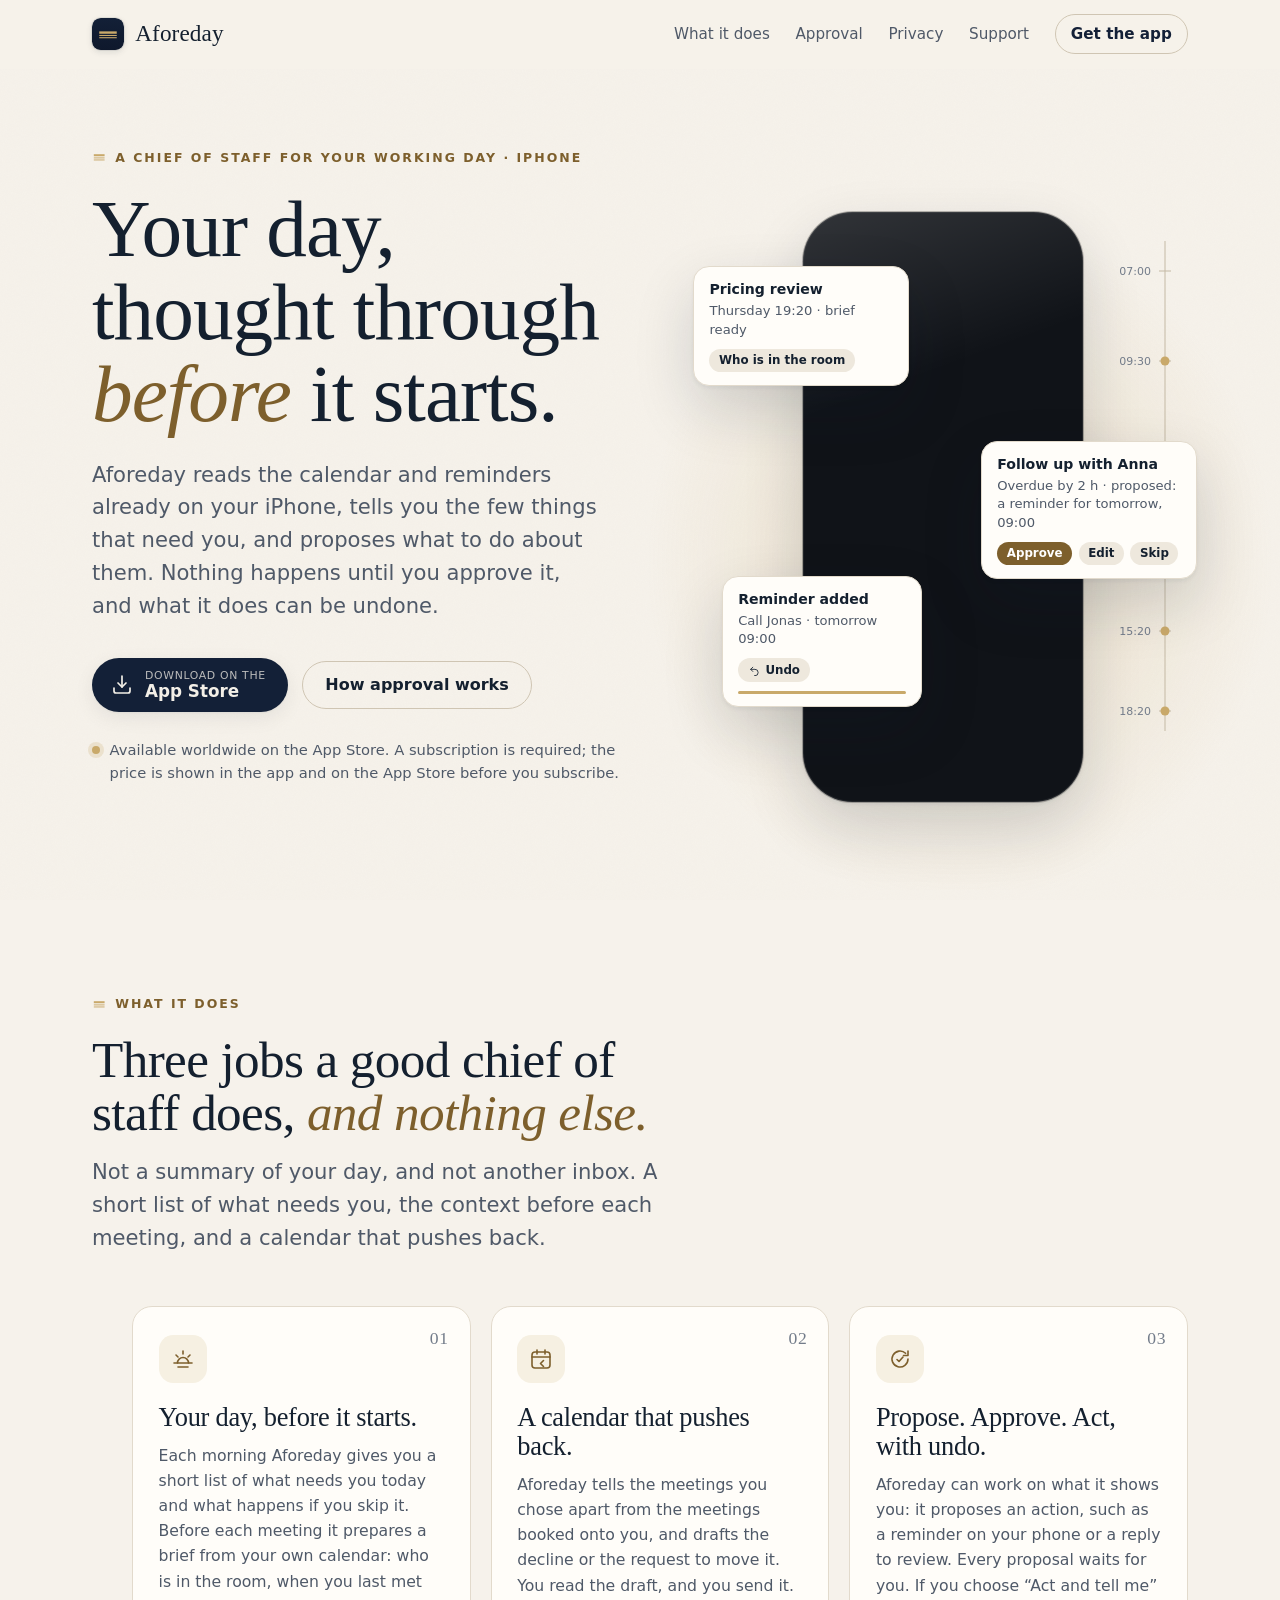
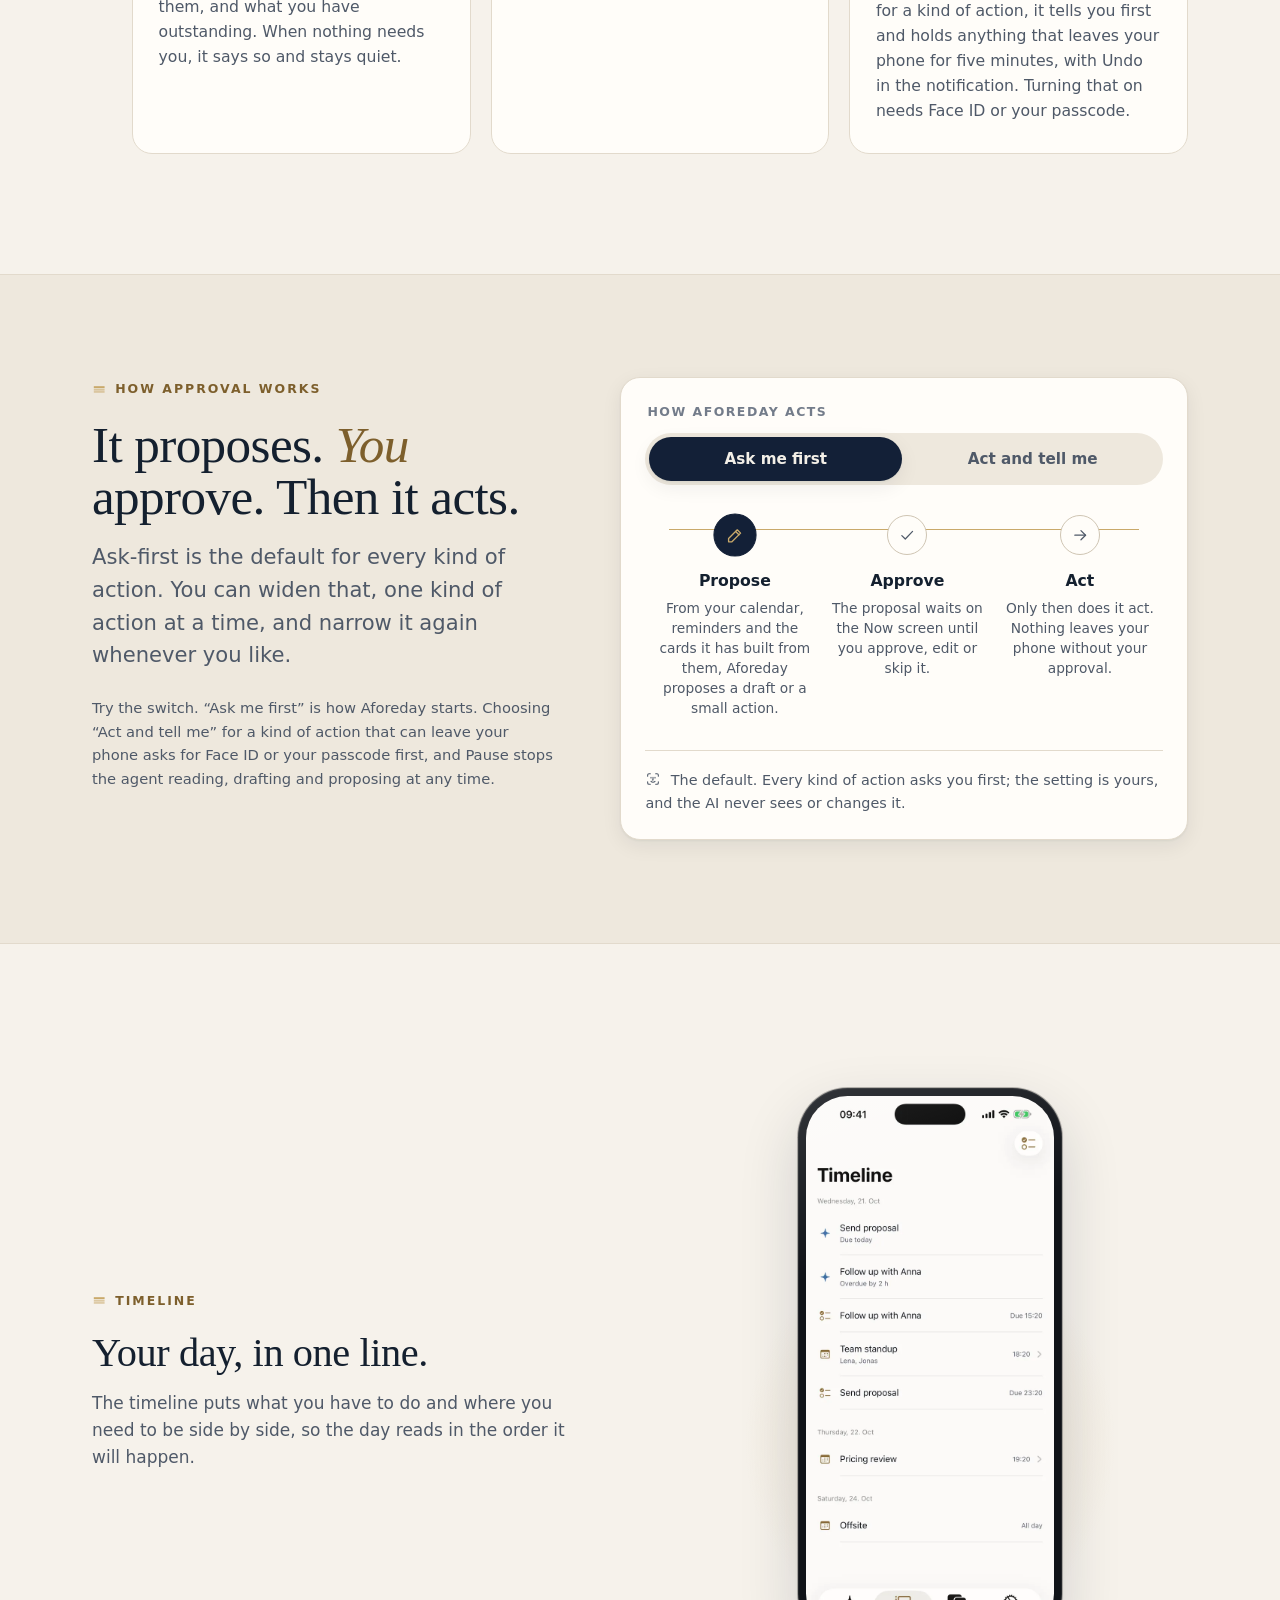
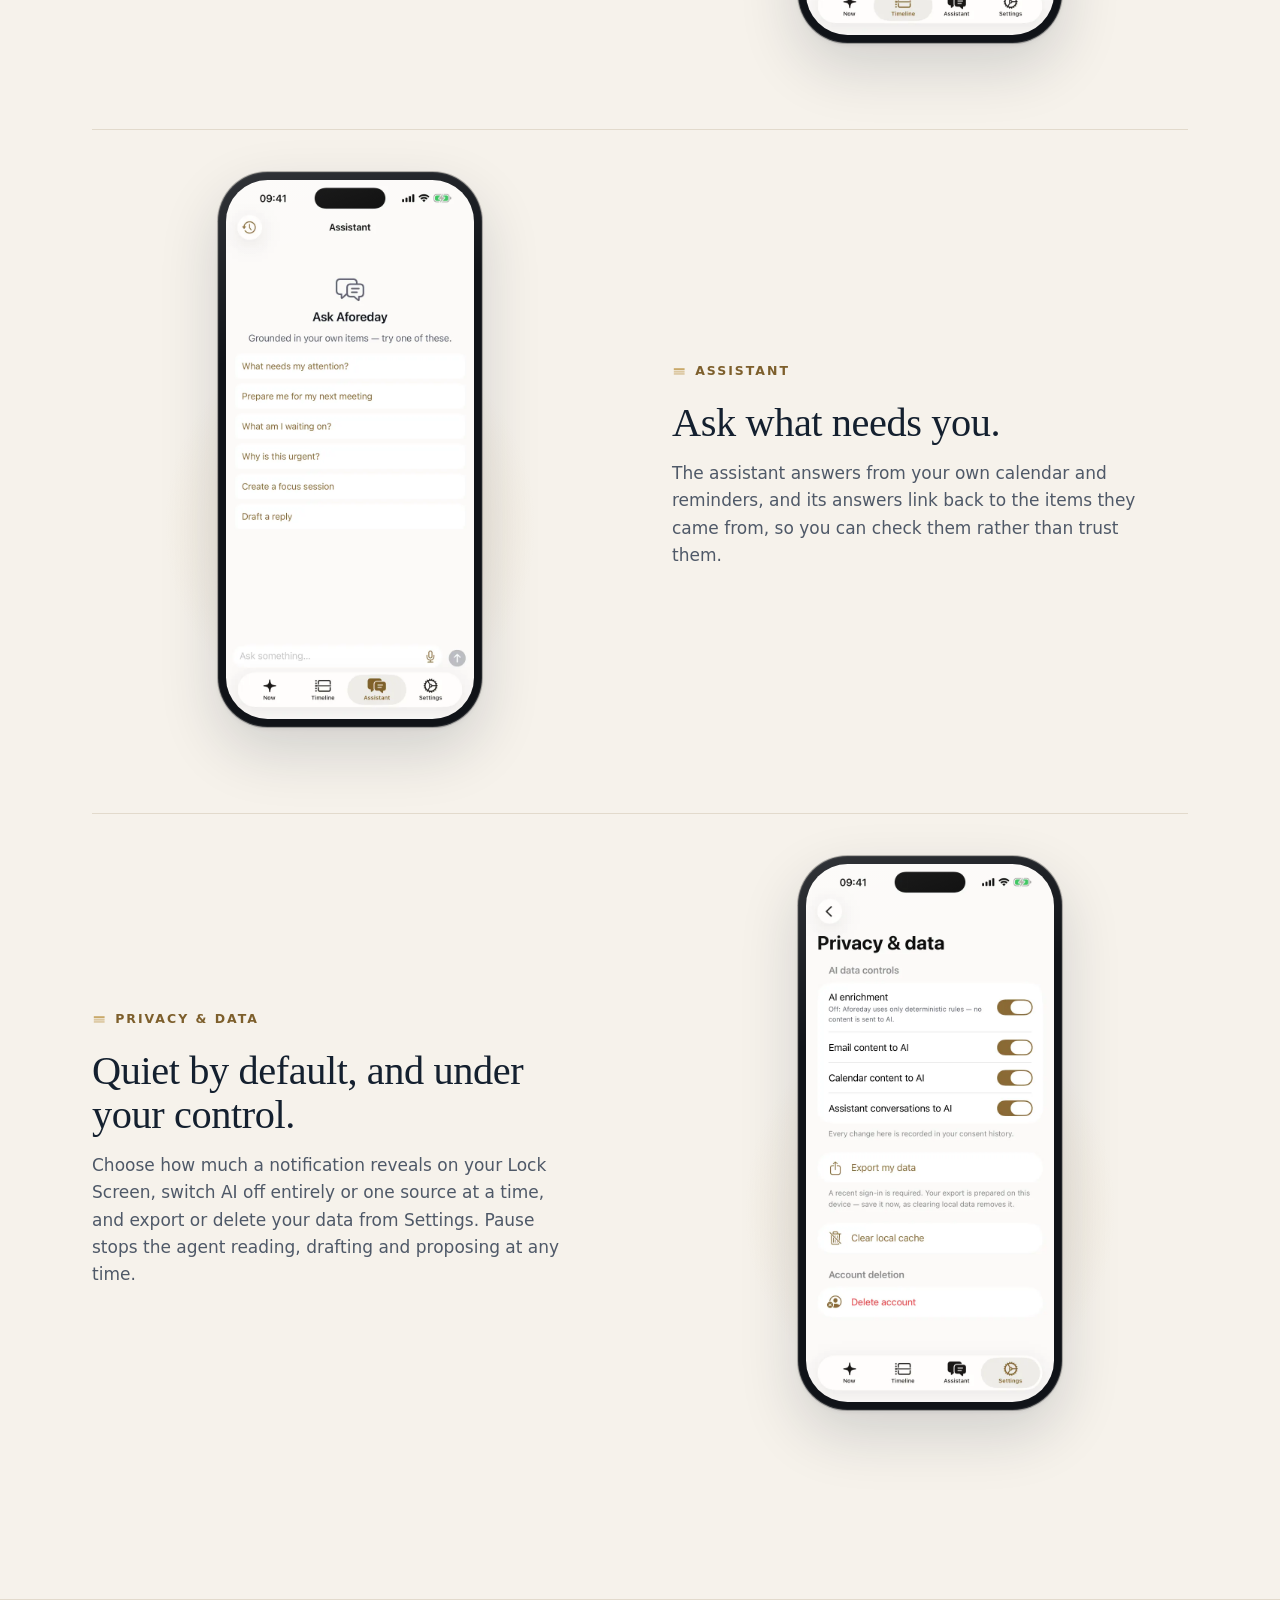
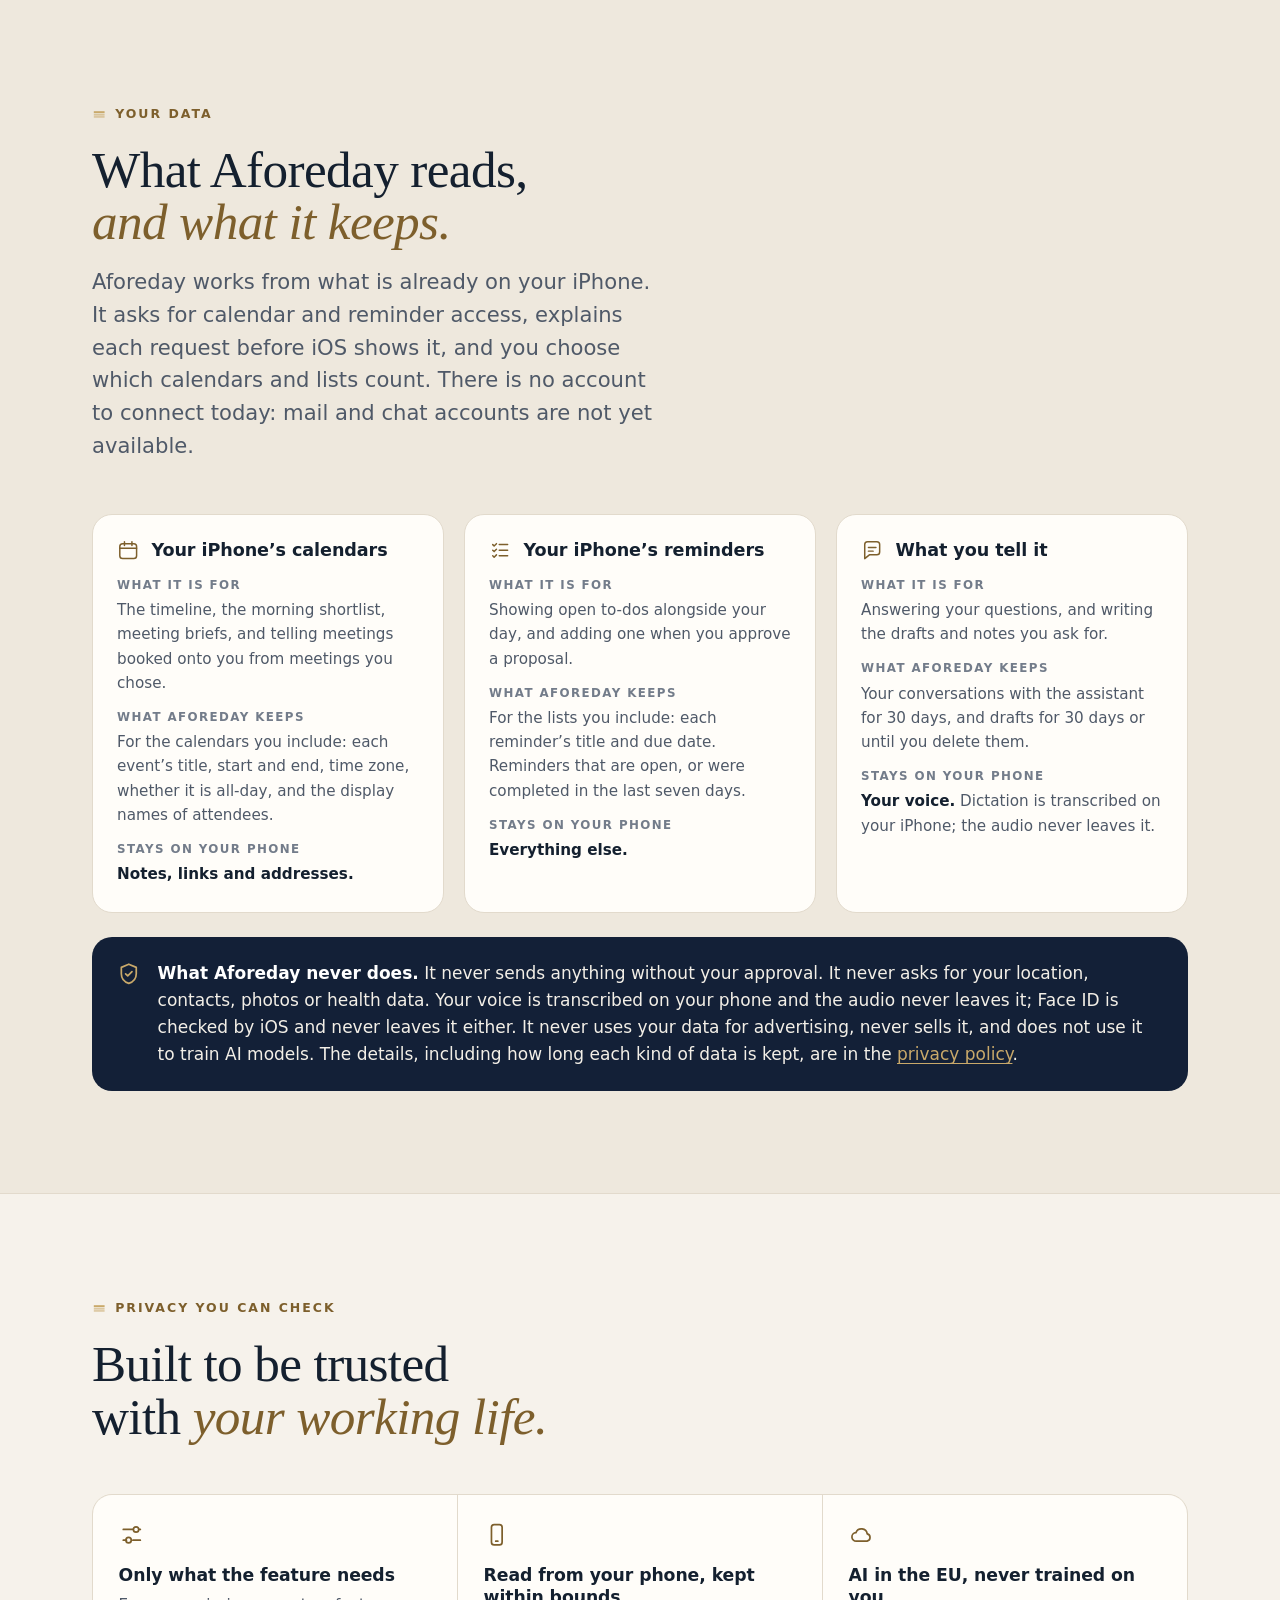
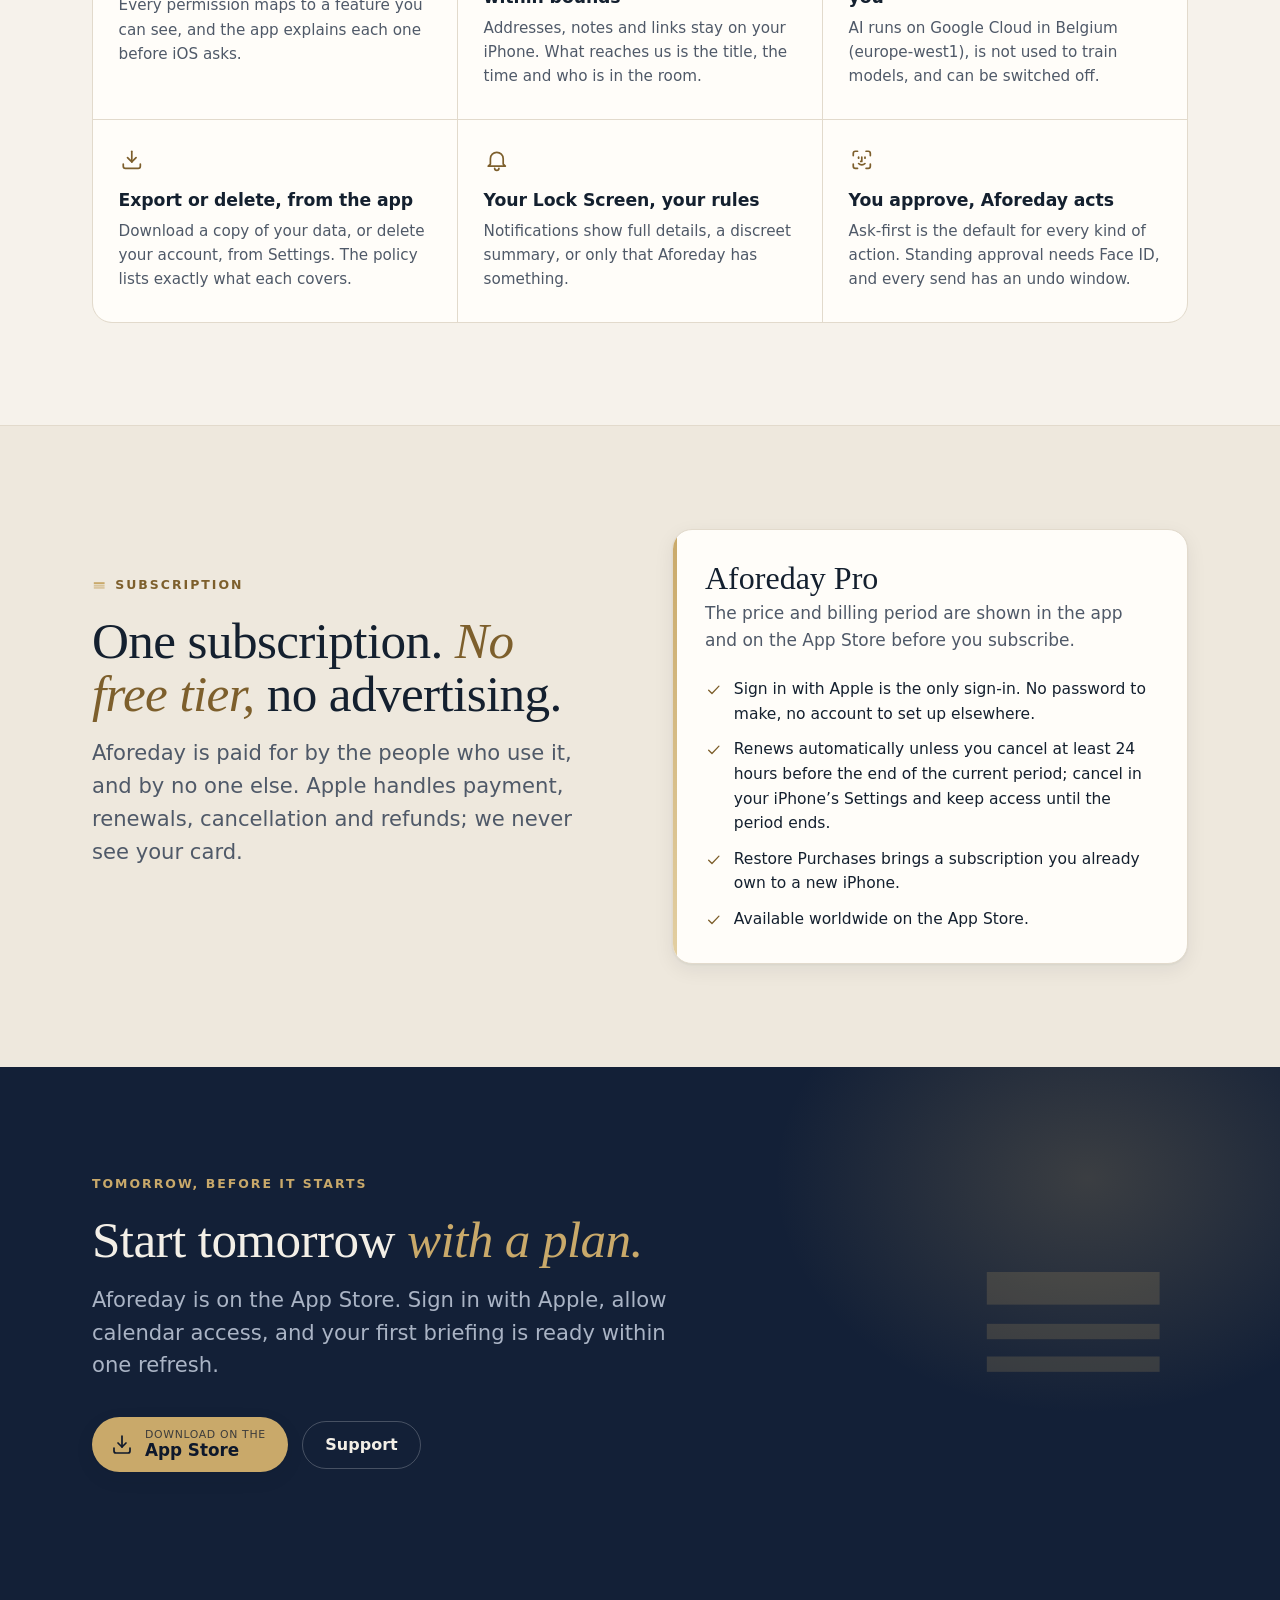
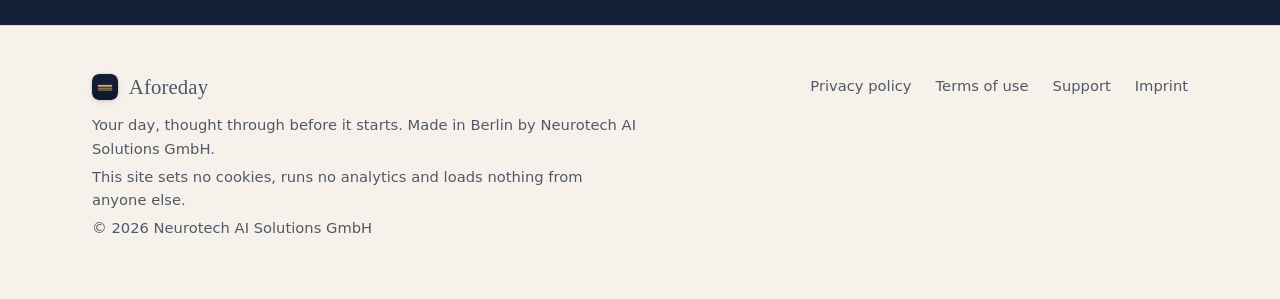
==== index.html @ d32e056d "Redesign the site: editorial navy-and-brass identity, motion, new screens The home page gets a real " ====
<!doctype html>
<html lang="en">
<head>
  <meta charset="utf-8">
  <meta name="viewport" content="width=device-width, initial-scale=1">
  <title>Aforeday — your day, thought through before it starts</title>
  <meta name="description" content="Aforeday is a chief of staff for your working day, on iPhone. It reads the calendar and reminders already on your phone, tells you the few things that need you, and proposes what to do about them. Nothing happens until you approve it.">
  <meta name="theme-color" content="#F6F2EB" media="(prefers-color-scheme: light)">
  <meta name="theme-color" content="#0E182B" media="(prefers-color-scheme: dark)">
  <meta property="og:type" content="website">
  <meta property="og:title" content="Aforeday — your chief of staff">
  <meta property="og:description" content="Your day, thought through before it starts. Aforeday proposes, you approve, it acts — with undo.">
  <meta property="og:url" content="https://aforeday.com/">
  <link rel="canonical" href="https://aforeday.com/">
  <link rel="icon" href="assets/favicon.svg" type="image/svg+xml">
  <link rel="apple-touch-icon" href="assets/apple-touch-icon.png">
  <link rel="preload" href="assets/fonts/instrument-serif-400-normal-latin.woff2" as="font" type="font/woff2" crossorigin>
  <link rel="preload" href="assets/fonts/instrument-sans-variable-normal-latin.woff2" as="font" type="font/woff2" crossorigin>
  <link rel="stylesheet" href="styles.css">
  <script>document.documentElement.classList.add('js');</script>
</head>
<body>
  <a class="skip" href="#main">Skip to content</a>

  <header class="site-header">
    <div class="wrap">
      <a class="brand" href="./" aria-label="Aforeday home">
        <img class="brand-icon" src="assets/favicon.svg" alt="" width="32" height="32">
        <span>Aforeday</span>
      </a>
      <nav class="nav" aria-label="Main">
        <a href="#how" data-anchor>What it does</a>
        <a href="#approval" data-anchor>Approval</a>
        <a href="privacy.html">Privacy</a>
        <a href="support.html" data-secondary>Support</a>
        <a class="nav-cta" href="https://apps.apple.com/app/id6804468993">Get the app</a>
      </nav>
    </div>
  </header>

  <main id="main">

    <!-- ============================================================ -->
    <!-- Hero                                                           -->
    <!-- ============================================================ -->
    <section class="hero" aria-labelledby="hero-title">
      <div class="wrap">
        <div class="hero-copy">
          <span class="eyebrow"><svg class="mark" viewBox="0 0 24 24" aria-hidden="true"><rect x="3" y="7" width="18" height="3.4"/><rect x="3" y="12.4" width="18" height="1.6"/><rect x="3" y="15.8" width="18" height="1.6"/></svg>A chief of staff for your working day · iPhone</span>
          <h1 id="hero-title">Your day, thought through <em>before</em> it starts.</h1>
          <p class="lede">Aforeday reads the calendar and reminders already on your iPhone, tells you the few things that need you, and proposes what to do about them. Nothing happens until you approve it, and what it does can be undone.</p>
          <div class="actions">
            <a class="btn btn-store" href="https://apps.apple.com/app/id6804468993">
              <svg viewBox="0 0 24 24" aria-hidden="true" fill="none" stroke="currentColor" stroke-width="1.7" stroke-linecap="round" stroke-linejoin="round"><path d="M4 15v3a2 2 0 0 0 2 2h12a2 2 0 0 0 2-2v-3"/><g class="tray-arrow"><path d="M12 3v11"/><path d="M8 10l4 4 4-4"/></g></svg>
              <span class="store-text"><small>Download on the</small><span>App Store</span></span>
            </a>
            <a class="btn btn-quiet" href="#approval">How approval works</a>
          </div>
          <p class="status">Available worldwide on the App Store. A subscription is required; the price is shown in the app and on the App Store before you subscribe.</p>
        </div>

        <div class="stage" aria-label="Aforeday on an iPhone, with a proposal, a meeting brief and an undoable reminder beside it">
          <svg class="dayline" viewBox="0 0 480 544" aria-hidden="true" focusable="false">
            <line class="axis" x1="462" y1="40" x2="462" y2="530" pathLength="600"/>
            <line class="tick" x1="456" y1="70" x2="468" y2="70"/>
            <line class="tick" x1="456" y1="160" x2="468" y2="160"/>
            <line class="tick" x1="456" y1="345" x2="468" y2="345"/>
            <line class="tick" x1="456" y1="430" x2="468" y2="430"/>
            <line class="tick" x1="456" y1="510" x2="468" y2="510"/>
            <text x="448" y="74" text-anchor="end">07:00</text>
            <text x="448" y="164" text-anchor="end">09:30</text>
            <text x="448" y="349" text-anchor="end">12:00</text>
            <text x="448" y="434" text-anchor="end">15:20</text>
            <text x="448" y="514" text-anchor="end">18:20</text>
            <circle class="dot" cx="462" cy="160" r="4.5"/>
            <circle class="dot" cx="462" cy="430" r="4.5"/>
            <circle class="dot" cx="462" cy="510" r="4.5"/>
          </svg>

          <figure class="phone phone-fade">
            <img src="assets/screens/01-now-promises-and-shortlist-660.webp"
                 srcset="assets/screens/01-now-promises-and-shortlist-660.webp 660w, assets/screens/01-now-promises-and-shortlist-1320.webp 1320w"
                 sizes="17.5rem" width="660" height="1434" fetchpriority="high"
                 alt="The Now screen in Aforeday: an evening brief, a card asking whether to add a possible promise as a commitment, and an item due today with Done, Tomorrow and Dismiss actions.">
            <img src="assets/screens/02-timeline-660.webp"
                 srcset="assets/screens/02-timeline-660.webp 660w, assets/screens/02-timeline-1320.webp 1320w"
                 sizes="17.5rem" width="660" height="1434" loading="lazy"
                 alt="The Timeline screen: an item due today, an overdue follow-up, a team standup, and meetings on the following days.">
            <img src="assets/screens/03-assistant-grounded-answer-660.webp"
                 srcset="assets/screens/03-assistant-grounded-answer-660.webp 660w, assets/screens/03-assistant-grounded-answer-1320.webp 1320w"
                 sizes="17.5rem" width="660" height="1434" loading="lazy"
                 alt="The Assistant screen: asked “What needs my attention?”, Aforeday answers with one item and a link to it.">
          </figure>

          <div class="float float-1" aria-hidden="true">
            <strong>Pricing review</strong>
            <span class="meta">Thursday 19:20 · brief ready</span>
            <div class="chips"><span class="chip">Who is in the room</span></div>
          </div>
          <div class="float float-2" aria-hidden="true">
            <strong>Follow up with Anna</strong>
            <span class="meta">Overdue by 2 h · proposed: a reminder for tomorrow, 09:00</span>
            <div class="chips"><span class="chip chip-brass">Approve</span><span class="chip">Edit</span><span class="chip">Skip</span></div>
          </div>
          <div class="float float-3" aria-hidden="true">
            <strong>Reminder added</strong>
            <span class="meta">Call Jonas · tomorrow 09:00</span>
            <div class="chips"><span class="chip"><svg viewBox="0 0 24 24" aria-hidden="true"><path d="M9 14l-4-4 4-4"/><path d="M5 10h8a6 6 0 0 1 0 12h-1"/></svg>Undo</span></div>
            <div class="undo-bar"><i></i></div>
          </div>
        </div>
      </div>
    </section>

    <!-- ============================================================ -->
    <!-- What it does                                                   -->
    <!-- ============================================================ -->
    <section class="section" id="how" aria-labelledby="how-title">
      <div class="wrap">
        <div class="section-head reveal">
          <span class="eyebrow"><svg class="mark" viewBox="0 0 24 24" aria-hidden="true"><rect x="3" y="7" width="18" height="3.4"/><rect x="3" y="12.4" width="18" height="1.6"/><rect x="3" y="15.8" width="18" height="1.6"/></svg>What it does</span>
          <h2 id="how-title">Three jobs a good chief of staff does, <em>and nothing else.</em></h2>
          <p class="lede">Not a summary of your day, and not another inbox. A short list of what needs you, the context before each meeting, and a calendar that pushes back.</p>
        </div>

        <ol class="jobs">
          <li class="job reveal" style="--delay: 0ms">
            <div class="icon"><svg viewBox="0 0 24 24" aria-hidden="true"><path d="M3 16h18"/><path d="M6.5 16a5.5 5.5 0 0 1 11 0"/><path d="M12 4v3"/><path d="M5 8l2 2"/><path d="M19 8l-2 2"/><path d="M7 20h10"/></svg></div>
            <h3>Your day, before it starts.</h3>
            <p>Each morning Aforeday gives you a short list of what needs you today and what happens if you skip it. Before each meeting it prepares a brief from your own calendar: who is in the room, when you last met them, and what you have outstanding. When nothing needs you, it says so and stays quiet.</p>
          </li>
          <li class="job reveal" style="--delay: 90ms">
            <div class="icon"><svg viewBox="0 0 24 24" aria-hidden="true"><rect x="3" y="5" width="18" height="16" rx="3"/><path d="M3 10h18"/><path d="M8 3v4"/><path d="M16 3v4"/><path d="M14.5 13.5l-3 3 3 3"/></svg></div>
            <h3>A calendar that pushes back.</h3>
            <p>Aforeday tells the meetings you chose apart from the meetings booked onto you, and drafts the decline or the request to move it. You read the draft, and you send it.</p>
          </li>
          <li class="job reveal" style="--delay: 180ms">
            <div class="icon"><svg viewBox="0 0 24 24" aria-hidden="true"><path d="M20 12a8 8 0 1 1-2.4-5.7"/><path d="M20 4v4.5h-4.5"/><path d="M9 12.5l2 2 4-4.5"/></svg></div>
            <h3>Propose. Approve. Act, with undo.</h3>
            <p>Aforeday can work on what it shows you: it proposes an action, such as a reminder on your phone or a reply to review. Every proposal waits for you. If you choose “Act and tell me” for a kind of action, it tells you first and holds anything that leaves your phone for five minutes, with Undo in the notification. Turning that on needs Face ID or your passcode.</p>
          </li>
        </ol>
      </div>
    </section>

    <!-- ============================================================ -->
    <!-- How approval works                                             -->
    <!-- ============================================================ -->
    <section class="section section-tint" id="approval" aria-labelledby="approval-title">
      <div class="wrap">
        <div class="approval">
          <div>
            <div class="section-head reveal">
              <span class="eyebrow"><svg class="mark" viewBox="0 0 24 24" aria-hidden="true"><rect x="3" y="7" width="18" height="3.4"/><rect x="3" y="12.4" width="18" height="1.6"/><rect x="3" y="15.8" width="18" height="1.6"/></svg>How approval works</span>
              <h2 id="approval-title">It proposes. <em>You</em> approve. Then it acts.</h2>
              <p class="lede">Ask-first is the default for every kind of action. You can widen that, one kind of action at a time, and narrow it again whenever you like.</p>
            </div>
            <p class="fine reveal">Try the switch. “Ask me first” is how Aforeday starts. Choosing “Act and tell me” for a kind of action that can leave your phone asks for Face ID or your passcode first, and Pause stops the agent reading, drafting and proposing at any time.</p>
          </div>

          <div class="posture reveal" id="posture" data-posture="ask">
            <fieldset class="seg">
              <legend>How Aforeday acts</legend>
              <div class="seg-track">
                <input type="radio" name="posture" id="posture-ask" value="ask" checked>
                <label for="posture-ask">Ask me first</label>
                <input type="radio" name="posture" id="posture-act" value="act">
                <label for="posture-act">Act and tell me</label>
              </div>
            </fieldset>

            <ol class="steps" id="steps">
              <li class="step is-active">
                <button type="button" aria-pressed="true">
                  <span class="step-dot"><svg viewBox="0 0 24 24" aria-hidden="true"><path d="M4 20h4L18.5 9.5l-4-4L4 16v4z"/><path d="M12.5 7.5l4 4"/></svg></span>
                  <div>
                    <h4>Propose</h4>
                    <p>From your calendar, reminders and the cards it has built from them, Aforeday proposes a draft or a small action.</p>
                  </div>
                </button>
              </li>
              <li class="step">
                <button type="button" aria-pressed="false">
                  <span class="step-dot"><svg viewBox="0 0 24 24" aria-hidden="true"><path d="M5 12.5l4.5 4.5L19 7"/></svg></span>
                  <div>
                    <h4><span class="for-ask">Approve</span><span class="for-act">Tell you</span></h4>
                    <p class="for-ask">The proposal waits on the Now screen until you approve, edit or skip it.</p>
                    <p class="for-act">Something reversible, like adding a reminder to your iPhone, runs at once and tells you.</p>
                  </div>
                </button>
              </li>
              <li class="step">
                <button type="button" aria-pressed="false">
                  <span class="step-dot"><svg viewBox="0 0 24 24" aria-hidden="true"><path d="M5 12h14"/><path d="M13 6l6 6-6 6"/></svg></span>
                  <div>
                    <h4><span class="for-ask">Act</span><span class="for-act">Act, with undo</span></h4>
                    <p class="for-ask">Only then does it act. Nothing leaves your phone without your approval.</p>
                    <p class="for-act">Anything that would leave your phone is announced with an Undo button and held for five minutes first.</p>
                    <span class="undo-chip for-act"><svg viewBox="0 0 24 24" aria-hidden="true"><path d="M9 14l-4-4 4-4"/><path d="M5 10h8a6 6 0 0 1 0 12h-1"/></svg>Undo · 5:00</span>
                  </div>
                </button>
              </li>
            </ol>

            <p class="posture-note">
              <svg viewBox="0 0 24 24" aria-hidden="true"><path d="M4 8V6a2 2 0 0 1 2-2h2"/><path d="M16 4h2a2 2 0 0 1 2 2v2"/><path d="M4 16v2a2 2 0 0 0 2 2h2"/><path d="M16 20h2a2 2 0 0 0 2-2v-2"/><path d="M9 9.5v1"/><path d="M15 9.5v1"/><path d="M12 9.5v4h-1"/><path d="M9 15.5a4 4 0 0 0 6 0"/></svg>
              <span class="for-ask">The default. Every kind of action asks you first; the setting is yours, and the AI never sees or changes it.</span>
              <span class="for-act">Set per kind of action, with Face ID or your passcode. A first message to someone you have never written to always asks you in the app, whatever the setting.</span>
            </p>
          </div>
        </div>
      </div>
    </section>

    <!-- ============================================================ -->
    <!-- Screens                                                        -->
    <!-- ============================================================ -->
    <section class="section" id="screens" aria-labelledby="screens-title">
      <div class="wrap">
        <h2 id="screens-title" class="visually-hidden">Inside the app</h2>

        <div class="feature">
          <div class="feature-text reveal">
            <span class="eyebrow"><svg class="mark" viewBox="0 0 24 24" aria-hidden="true"><rect x="3" y="7" width="18" height="3.4"/><rect x="3" y="12.4" width="18" height="1.6"/><rect x="3" y="15.8" width="18" height="1.6"/></svg>Timeline</span>
            <h3>Your day, in one line.</h3>
            <p>The timeline puts what you have to do and where you need to be side by side, so the day reads in the order it will happen.</p>
          </div>
          <figure class="reveal" style="--delay: 120ms">
            <div class="phone" data-parallax>
              <img src="assets/screens/02-timeline-660.webp"
                   srcset="assets/screens/02-timeline-660.webp 660w, assets/screens/02-timeline-1320.webp 1320w"
                   sizes="16.5rem" width="660" height="1434" loading="lazy"
                   alt="The Timeline screen: an item due today, an overdue follow-up, a team standup, and meetings on the following days.">
            </div>
          </figure>
        </div>

        <div class="feature flip">
          <div class="feature-text reveal">
            <span class="eyebrow"><svg class="mark" viewBox="0 0 24 24" aria-hidden="true"><rect x="3" y="7" width="18" height="3.4"/><rect x="3" y="12.4" width="18" height="1.6"/><rect x="3" y="15.8" width="18" height="1.6"/></svg>Assistant</span>
            <h3>Ask what needs you.</h3>
            <p>The assistant answers from your own calendar and reminders, and its answers link back to the items they came from, so you can check them rather than trust them.</p>
          </div>
          <figure class="reveal" style="--delay: 120ms">
            <div class="phone" data-parallax>
              <img src="assets/screens/04-assistant-prompts-660.webp"
                   srcset="assets/screens/04-assistant-prompts-660.webp 660w, assets/screens/04-assistant-prompts-1320.webp 1320w"
                   sizes="16.5rem" width="660" height="1434" loading="lazy"
                   alt="The Assistant screen before a question, with suggested prompts such as “What needs my attention?”, “Prepare me for my next meeting” and “What am I waiting on?”.">
            </div>
          </figure>
        </div>

        <div class="feature">
          <div class="feature-text reveal">
            <span class="eyebrow"><svg class="mark" viewBox="0 0 24 24" aria-hidden="true"><rect x="3" y="7" width="18" height="3.4"/><rect x="3" y="12.4" width="18" height="1.6"/><rect x="3" y="15.8" width="18" height="1.6"/></svg>Privacy &amp; data</span>
            <h3>Quiet by default, and under your control.</h3>
            <p>Choose how much a notification reveals on your Lock Screen, switch AI off entirely or one source at a time, and export or delete your data from Settings. Pause stops the agent reading, drafting and proposing at any time.</p>
          </div>
          <figure class="reveal" style="--delay: 120ms">
            <div class="phone" data-parallax>
              <img src="assets/screens/05-settings-privacy-and-posture-660.webp"
                   srcset="assets/screens/05-settings-privacy-and-posture-660.webp 660w, assets/screens/05-settings-privacy-and-posture-1320.webp 1320w"
                   sizes="16.5rem" width="660" height="1434" loading="lazy"
                   alt="The Privacy &amp; data screen in Settings: AI data controls with switches per source, Export my data, Clear local cache, and Delete account.">
            </div>
          </figure>
        </div>
      </div>
    </section>

    <!-- ============================================================ -->
    <!-- What it reads and keeps                                        -->
    <!-- ============================================================ -->
    <section class="section section-tint" id="reads" aria-labelledby="reads-title">
      <div class="wrap">
        <div class="section-head reveal">
          <span class="eyebrow"><svg class="mark" viewBox="0 0 24 24" aria-hidden="true"><rect x="3" y="7" width="18" height="3.4"/><rect x="3" y="12.4" width="18" height="1.6"/><rect x="3" y="15.8" width="18" height="1.6"/></svg>Your data</span>
          <h2 id="reads-title">What Aforeday reads, <em>and what it keeps.</em></h2>
          <p class="lede">Aforeday works from what is already on your iPhone. It asks for calendar and reminder access, explains each request before iOS shows it, and you choose which calendars and lists count. There is no account to connect today: mail and chat accounts are not yet available.</p>
        </div>

        <div class="keeps">
          <article class="keep-card reveal" style="--delay: 0ms">
            <header>
              <svg viewBox="0 0 24 24" aria-hidden="true"><rect x="3" y="5" width="18" height="16" rx="3"/><path d="M3 10h18"/><path d="M8 3v4"/><path d="M16 3v4"/></svg>
              <h3>Your iPhone’s calendars</h3>
            </header>
            <dl>
              <div><dt>What it is for</dt><dd>The timeline, the morning shortlist, meeting briefs, and telling meetings booked onto you from meetings you chose.</dd></div>
              <div><dt>What Aforeday keeps</dt><dd>For the calendars you include: each event’s title, start and end, time zone, whether it is all-day, and the display names of attendees.</dd></div>
              <div><dt>Stays on your phone</dt><dd><strong>Notes, links and addresses.</strong></dd></div>
            </dl>
          </article>
          <article class="keep-card reveal" style="--delay: 90ms">
            <header>
              <svg viewBox="0 0 24 24" aria-hidden="true"><path d="M4 6l1.5 1.5L8 5"/><path d="M11 6h9"/><path d="M4 12l1.5 1.5L8 11"/><path d="M11 12h9"/><path d="M4 18l1.5 1.5L8 17"/><path d="M11 18h9"/></svg>
              <h3>Your iPhone’s reminders</h3>
            </header>
            <dl>
              <div><dt>What it is for</dt><dd>Showing open to-dos alongside your day, and adding one when you approve a proposal.</dd></div>
              <div><dt>What Aforeday keeps</dt><dd>For the lists you include: each reminder’s title and due date. Reminders that are open, or were completed in the last seven days.</dd></div>
              <div><dt>Stays on your phone</dt><dd><strong>Everything else.</strong></dd></div>
            </dl>
          </article>
          <article class="keep-card reveal" style="--delay: 180ms">
            <header>
              <svg viewBox="0 0 24 24" aria-hidden="true"><path d="M4 6a3 3 0 0 1 3-3h10a3 3 0 0 1 3 3v8a3 3 0 0 1-3 3H9l-5 4V6z"/><path d="M8 9h8"/><path d="M8 13h5"/></svg>
              <h3>What you tell it</h3>
            </header>
            <dl>
              <div><dt>What it is for</dt><dd>Answering your questions, and writing the drafts and notes you ask for.</dd></div>
              <div><dt>What Aforeday keeps</dt><dd>Your conversations with the assistant for 30 days, and drafts for 30 days or until you delete them.</dd></div>
              <div><dt>Stays on your phone</dt><dd><strong>Your voice.</strong> Dictation is transcribed on your iPhone; the audio never leaves it.</dd></div>
            </dl>
          </article>
        </div>

        <div class="never reveal">
          <svg viewBox="0 0 24 24" aria-hidden="true"><path d="M12 3l7 3v6c0 4.5-3 7.7-7 9-4-1.3-7-4.5-7-9V6l7-3z"/><path d="M9 12l2 2 4-4"/></svg>
          <p><strong>What Aforeday never does.</strong> It never sends anything without your approval. It never asks for your location, contacts, photos or health data. Your voice is transcribed on your phone and the audio never leaves it; Face ID is checked by iOS and never leaves it either. It never uses your data for advertising, never sells it, and does not use it to train AI models. The details, including how long each kind of data is kept, are in the <a href="privacy.html">privacy policy</a>.</p>
        </div>
      </div>
    </section>

    <!-- ============================================================ -->
    <!-- Privacy principles                                             -->
    <!-- ============================================================ -->
    <section class="section" id="privacy" aria-labelledby="principles-title">
      <div class="wrap">
        <div class="section-head reveal">
          <span class="eyebrow"><svg class="mark" viewBox="0 0 24 24" aria-hidden="true"><rect x="3" y="7" width="18" height="3.4"/><rect x="3" y="12.4" width="18" height="1.6"/><rect x="3" y="15.8" width="18" height="1.6"/></svg>Privacy you can check</span>
          <h2 id="principles-title">Built to be trusted with <em>your working life.</em></h2>
        </div>
        <div class="principles">
          <div class="principle reveal" style="--delay: 0ms">
            <svg viewBox="0 0 24 24" aria-hidden="true"><path d="M4 7h9"/><path d="M19 7h1"/><path d="M4 17h3"/><path d="M13 17h7"/><circle cx="16" cy="7" r="2.5"/><circle cx="9" cy="17" r="2.5"/></svg>
            <h3>Only what the feature needs</h3>
            <p>Every permission maps to a feature you can see, and the app explains each one before iOS asks.</p>
          </div>
          <div class="principle reveal" style="--delay: 60ms">
            <svg viewBox="0 0 24 24" aria-hidden="true"><rect x="7" y="2.5" width="10" height="19" rx="2.5"/><path d="M11 18h2"/></svg>
            <h3>Read from your phone, kept within bounds</h3>
            <p>Addresses, notes and links stay on your iPhone. What reaches us is the title, the time and who is in the room.</p>
          </div>
          <div class="principle reveal" style="--delay: 120ms">
            <svg viewBox="0 0 24 24" aria-hidden="true"><path d="M7 18a4 4 0 0 1-.5-8 5.5 5.5 0 0 1 10.6 1.2A3.5 3.5 0 0 1 17 18H7z"/></svg>
            <h3>AI in the EU, never trained on you</h3>
            <p>AI runs on Google Cloud in Belgium (europe-west1), is not used to train models, and can be switched off.</p>
          </div>
          <div class="principle reveal" style="--delay: 180ms">
            <svg viewBox="0 0 24 24" aria-hidden="true"><path d="M12 4v10"/><path d="M8 10l4 4 4-4"/><path d="M4 16v2a2 2 0 0 0 2 2h12a2 2 0 0 0 2-2v-2"/></svg>
            <h3>Export or delete, from the app</h3>
            <p>Download a copy of your data, or delete your account, from Settings. The policy lists exactly what each covers.</p>
          </div>
          <div class="principle reveal" style="--delay: 240ms">
            <svg viewBox="0 0 24 24" aria-hidden="true"><path d="M6 16v-5a6 6 0 0 1 12 0v5l2 2H4l2-2z"/><path d="M10 20a2 2 0 0 0 4 0"/></svg>
            <h3>Your Lock Screen, your rules</h3>
            <p>Notifications show full details, a discreet summary, or only that Aforeday has something.</p>
          </div>
          <div class="principle reveal" style="--delay: 300ms">
            <svg viewBox="0 0 24 24" aria-hidden="true"><path d="M4 8V6a2 2 0 0 1 2-2h2"/><path d="M16 4h2a2 2 0 0 1 2 2v2"/><path d="M4 16v2a2 2 0 0 0 2 2h2"/><path d="M16 20h2a2 2 0 0 0 2-2v-2"/><path d="M9 9.5v1"/><path d="M15 9.5v1"/><path d="M12 9.5v4h-1"/><path d="M9 15.5a4 4 0 0 0 6 0"/></svg>
            <h3>You approve, Aforeday acts</h3>
            <p>Ask-first is the default for every kind of action. Standing approval needs Face ID, and every send has an undo window.</p>
          </div>
        </div>
      </div>
    </section>

    <!-- ============================================================ -->
    <!-- Subscription                                                   -->
    <!-- ============================================================ -->
    <section class="section section-tint" id="plan" aria-labelledby="plan-title">
      <div class="wrap">
        <div class="plan">
          <div class="section-head reveal">
            <span class="eyebrow"><svg class="mark" viewBox="0 0 24 24" aria-hidden="true"><rect x="3" y="7" width="18" height="3.4"/><rect x="3" y="12.4" width="18" height="1.6"/><rect x="3" y="15.8" width="18" height="1.6"/></svg>Subscription</span>
            <h2 id="plan-title">One subscription. <em>No free tier,</em> no advertising.</h2>
            <p class="lede">Aforeday is paid for by the people who use it, and by no one else. Apple handles payment, renewals, cancellation and refunds; we never see your card.</p>
          </div>
          <div class="plan-card reveal" style="--delay: 120ms">
            <p class="plan-name">Aforeday Pro</p>
            <p class="plan-price">The price and billing period are shown in the app and on the App Store before you subscribe.</p>
            <ul>
              <li><svg viewBox="0 0 24 24" aria-hidden="true"><path d="M5 12.5l4.5 4.5L19 7"/></svg><span>Sign in with Apple is the only sign-in. No password to make, no account to set up elsewhere.</span></li>
              <li><svg viewBox="0 0 24 24" aria-hidden="true"><path d="M5 12.5l4.5 4.5L19 7"/></svg><span>Renews automatically unless you cancel at least 24 hours before the end of the current period; cancel in your iPhone’s Settings and keep access until the period ends.</span></li>
              <li><svg viewBox="0 0 24 24" aria-hidden="true"><path d="M5 12.5l4.5 4.5L19 7"/></svg><span>Restore Purchases brings a subscription you already own to a new iPhone.</span></li>
              <li><svg viewBox="0 0 24 24" aria-hidden="true"><path d="M5 12.5l4.5 4.5L19 7"/></svg><span>Available worldwide on the App Store.</span></li>
            </ul>
          </div>
        </div>
      </div>
    </section>

    <!-- ============================================================ -->
    <!-- Closing band                                                   -->
    <!-- ============================================================ -->
    <div class="band">
      <section class="section" aria-labelledby="download-title">
        <div class="wrap">
          <svg class="band-mark" viewBox="0 0 24 24" aria-hidden="true"><rect x="3" y="7" width="18" height="3.4"/><rect x="3" y="12.4" width="18" height="1.6"/><rect x="3" y="15.8" width="18" height="1.6"/></svg>
          <div class="section-head reveal">
            <span class="eyebrow">Tomorrow, before it starts</span>
            <h2 id="download-title">Start tomorrow <em>with a plan.</em></h2>
            <p class="lede">Aforeday is on the App Store. Sign in with Apple, allow calendar access, and your first briefing is ready within one refresh.</p>
            <div class="actions">
              <a class="btn btn-store" href="https://apps.apple.com/app/id6804468993">
                <svg viewBox="0 0 24 24" aria-hidden="true" fill="none" stroke="currentColor" stroke-width="1.7" stroke-linecap="round" stroke-linejoin="round"><path d="M4 15v3a2 2 0 0 0 2 2h12a2 2 0 0 0 2-2v-3"/><g class="tray-arrow"><path d="M12 3v11"/><path d="M8 10l4 4 4-4"/></g></svg>
                <span class="store-text"><small>Download on the</small><span>App Store</span></span>
              </a>
              <a class="btn btn-quiet" href="support.html">Support</a>
            </div>
          </div>
        </div>
      </section>
    </div>
  </main>

  <footer class="site-footer">
    <div class="wrap">
      <div>
        <a class="brand" href="./" aria-label="Aforeday home"><img class="brand-icon" src="assets/favicon.svg" alt="" width="32" height="32"><span>Aforeday</span></a>
        <p>Your day, thought through before it starts. Made in Berlin by Neurotech AI Solutions GmbH.</p>
        <p>This site sets no cookies, runs no analytics and loads nothing from anyone else.</p>
        <p>© 2026 Neurotech AI Solutions GmbH</p>
      </div>
      <nav aria-label="Legal">
        <a href="privacy.html">Privacy policy</a>
        <a href="terms.html">Terms of use</a>
        <a href="support.html">Support</a>
        <a href="imprint.html">Imprint</a>
      </nav>
    </div>
  </footer>

  <script src="assets/site.js" defer></script>
</body>
</html>
---- styles.css ----
/* Aforeday — site styles.

   One stylesheet for every page. The palette is built from the app icon
   (deep navy field, three brass stripes): navy, warm paper, brass accent,
   slate text. Display type is Instrument Serif, text is Instrument Sans,
   both self-hosted under the SIL Open Font License (assets/fonts/).
   No web-font services, no scripts from anyone else, no third-party
   requests of any kind. */

/* ------------------------------------------------------------------ */
/* Fonts                                                                */
/* ------------------------------------------------------------------ */

@font-face {
  font-family: "Instrument Serif";
  font-style: normal;
  font-weight: 400;
  font-display: swap;
  src: url("assets/fonts/instrument-serif-400-normal-latin.woff2") format("woff2");
  unicode-range: U+0000-00FF, U+0131, U+0152-0153, U+02BB-02BC, U+02C6, U+02DA, U+02DC, U+0304, U+0308, U+0329, U+2000-206F, U+20AC, U+2122, U+2191, U+2193, U+2212, U+2215, U+FEFF, U+FFFD;
}
@font-face {
  font-family: "Instrument Serif";
  font-style: normal;
  font-weight: 400;
  font-display: swap;
  src: url("assets/fonts/instrument-serif-400-normal-latin-ext.woff2") format("woff2");
  unicode-range: U+0100-02BA, U+02BD-02C5, U+02C7-02CC, U+02CE-02D7, U+02DD-02FF, U+0304, U+0308, U+0329, U+1D00-1DBF, U+1E00-1E9F, U+1EF2-1EFF, U+2020, U+20A0-20AB, U+20AD-20C0, U+2113, U+2C60-2C7F, U+A720-A7FF;
}
@font-face {
  font-family: "Instrument Serif";
  font-style: italic;
  font-weight: 400;
  font-display: swap;
  src: url("assets/fonts/instrument-serif-400-italic-latin.woff2") format("woff2");
  unicode-range: U+0000-00FF, U+0131, U+0152-0153, U+02BB-02BC, U+02C6, U+02DA, U+02DC, U+0304, U+0308, U+0329, U+2000-206F, U+20AC, U+2122, U+2191, U+2193, U+2212, U+2215, U+FEFF, U+FFFD;
}
@font-face {
  font-family: "Instrument Sans";
  font-style: normal;
  font-weight: 400 600;
  font-display: swap;
  src: url("assets/fonts/instrument-sans-variable-normal-latin.woff2") format("woff2");
  unicode-range: U+0000-00FF, U+0131, U+0152-0153, U+02BB-02BC, U+02C6, U+02DA, U+02DC, U+0304, U+0308, U+0329, U+2000-206F, U+20AC, U+2122, U+2191, U+2193, U+2212, U+2215, U+FEFF, U+FFFD;
}
@font-face {
  font-family: "Instrument Sans";
  font-style: normal;
  font-weight: 400 600;
  font-display: swap;
  src: url("assets/fonts/instrument-sans-variable-normal-latin-ext.woff2") format("woff2");
  unicode-range: U+0100-02BA, U+02BD-02C5, U+02C7-02CC, U+02CE-02D7, U+02DD-02FF, U+0304, U+0308, U+0329, U+1D00-1DBF, U+1E00-1E9F, U+1EF2-1EFF, U+2020, U+20A0-20AB, U+20AD-20C0, U+2113, U+2C60-2C7F, U+A720-A7FF;
}

/* ------------------------------------------------------------------ */
/* Tokens                                                               */
/* ------------------------------------------------------------------ */

:root {
  --paper: #F6F2EB;
  --paper-2: #EEE8DD;
  --surface: #FFFDF9;
  --ink: #14202F;
  --ink-2: #4F5968;
  --ink-3: #737C8A;
  --line: #E2DACC;
  --line-2: #CFC5B3;
  --brass: #C9A96A;
  --brass-2: #E3CFA2;
  --brass-ink: #7D5F2C;
  --navy: #132037;
  --navy-2: #0E182B;
  --on-navy: #F3EFE7;
  --on-navy-2: #AAB4C5;
  --phone: #101318;
  --focus: #8A6A33;
  --dayline: #C4B9A4;

  --shadow-1: 0 1px 2px rgba(20, 32, 47, 0.05), 0 6px 20px rgba(20, 32, 47, 0.07);
  --shadow-2: 0 2px 4px rgba(20, 32, 47, 0.06), 0 24px 60px rgba(20, 32, 47, 0.16);
  --glow: rgba(201, 169, 106, 0.28);

  --serif: "Instrument Serif", "New York", "Iowan Old Style", Georgia, serif;
  --sans: "Instrument Sans", -apple-system, BlinkMacSystemFont, "Segoe UI", system-ui, sans-serif;

  --measure: 42rem;
  --page: 74rem;
  --gutter: clamp(1rem, 4vw, 2.75rem);
  --radius: 1.25rem;
  --radius-s: 0.75rem;

  --ease: cubic-bezier(0.2, 0.7, 0.2, 1);
  --t-fast: 180ms;
  --t-base: 320ms;
  --t-slow: 800ms;

  color-scheme: light dark;
}

@media (prefers-color-scheme: dark) {
  :root {
    --paper: #0E182B;
    --paper-2: #0A1222;
    --surface: #15223A;
    --ink: #F1EDE5;
    --ink-2: #B1BAC9;
    --ink-3: #8390A4;
    --line: #22314D;
    --line-2: #30425F;
    --brass-2: #8F7441;
    --brass-ink: #D9BE86;
    --navy: #0A1324;
    --navy-2: #070E1B;
    --phone: #1A1F27;
    --focus: #D9BE86;
    --dayline: #3E5074;
    --shadow-1: 0 1px 2px rgba(0, 0, 0, 0.35), 0 8px 24px rgba(0, 0, 0, 0.35);
    --shadow-2: 0 2px 4px rgba(0, 0, 0, 0.4), 0 28px 70px rgba(0, 0, 0, 0.6);
    --glow: rgba(201, 169, 106, 0.16);
  }
}

/* ------------------------------------------------------------------ */
/* Base                                                                 */
/* ------------------------------------------------------------------ */

*, *::before, *::after { box-sizing: border-box; }

html {
  -webkit-text-size-adjust: 100%;
  text-size-adjust: 100%;
  scroll-behavior: smooth;
  scroll-padding-top: 5rem;
  overflow-x: clip;
}

body {
  margin: 0;
  background: var(--paper);
  color: var(--ink);
  font-family: var(--sans);
  font-size: 1.0625rem;
  line-height: 1.6;
  font-feature-settings: "ss01", "cv05";
  -webkit-font-smoothing: antialiased;
  text-rendering: optimizeLegibility;
  overflow-x: clip;
}

/* A faint paper grain, drawn inline so nothing is fetched. */
body::before {
  content: "";
  position: fixed;
  inset: 0;
  z-index: 0;
  pointer-events: none;
  opacity: 0.35;
  background-image: url("data:image/svg+xml,%3Csvg xmlns='http://www.w3.org/2000/svg' width='160' height='160'%3E%3Cfilter id='n'%3E%3CfeTurbulence type='fractalNoise' baseFrequency='0.9' numOctaves='2' stitchTiles='stitch'/%3E%3CfeColorMatrix values='0 0 0 0 0.5 0 0 0 0 0.45 0 0 0 0 0.38 0 0 0 0.09 0'/%3E%3C/filter%3E%3Crect width='160' height='160' filter='url(%23n)'/%3E%3C/svg%3E");
}
body > * { position: relative; z-index: 1; }

img { max-width: 100%; height: auto; display: block; }
svg { display: block; }

a { color: var(--brass-ink); text-underline-offset: 0.18em; text-decoration-thickness: 1px; transition: color var(--t-fast) var(--ease); }
a:hover { text-decoration-thickness: 2px; }

:focus-visible { outline: 2px solid var(--focus); outline-offset: 3px; border-radius: 4px; }

::selection { background: var(--brass); color: var(--navy-2); }

.skip {
  position: absolute; left: -9999px; top: 0; z-index: 50;
  background: var(--navy); color: var(--on-navy); padding: 0.75rem 1rem; border-radius: 0 0 0.75rem 0;
}
.skip:focus { left: 0; }

.wrap { width: 100%; max-width: var(--page); margin: 0 auto; padding: 0 var(--gutter); }

.visually-hidden {
  position: absolute !important; width: 1px; height: 1px; overflow: hidden;
  clip: rect(0 0 0 0); clip-path: inset(50%); white-space: nowrap;
}

/* The mark: three brass stripes, the icon abstracted. */
.mark { display: inline-block; width: 1em; height: 1em; flex: none; }
.mark rect { fill: var(--brass); }

/* ------------------------------------------------------------------ */
/* Header                                                               */
/* ------------------------------------------------------------------ */

.site-header {
  position: sticky; top: 0; z-index: 20;
  background: color-mix(in srgb, var(--paper) 78%, transparent);
  -webkit-backdrop-filter: saturate(140%) blur(14px);
  backdrop-filter: saturate(140%) blur(14px);
  border-bottom: 1px solid transparent;
  transition: border-color var(--t-base) var(--ease), background var(--t-base) var(--ease);
}
.site-header.is-scrolled { border-bottom-color: var(--line); }
.site-header .wrap {
  display: flex; align-items: center; justify-content: space-between;
  gap: 1rem; min-height: 4.25rem;
}
.brand {
  display: inline-flex; align-items: center; gap: 0.7rem;
  color: var(--ink); text-decoration: none;
  font-family: var(--serif); font-size: 1.45rem; letter-spacing: 0.005em; line-height: 1;
}
.brand:hover { text-decoration: none; }
.brand-icon {
  width: 2rem; height: 2rem; border-radius: 0.55rem; flex: none;
  box-shadow: 0 0 0 1px rgba(20, 32, 47, 0.08), 0 2px 6px rgba(20, 32, 47, 0.12);
  transition: transform var(--t-base) var(--ease);
}
.brand:hover .brand-icon { transform: rotate(-4deg); }

.nav { display: flex; align-items: center; gap: 0.25rem 1.6rem; font-size: 0.95rem; font-weight: 500; }
.nav a {
  position: relative; color: var(--ink-2); text-decoration: none; padding: 0.4rem 0; white-space: nowrap;
}
.nav a::after {
  content: ""; position: absolute; left: 0; right: 0; bottom: 0.1rem; height: 1.5px;
  background: var(--brass); transform: scaleX(0); transform-origin: left;
  transition: transform var(--t-base) var(--ease);
}
.nav a:hover, .nav a[aria-current="page"] { color: var(--ink); }
.nav a:hover::after, .nav a[aria-current="page"]::after { transform: scaleX(1); }
.nav .nav-cta {
  color: var(--navy); font-weight: 600;
  padding: 0.45rem 0.95rem; border-radius: 999px;
  border: 1px solid var(--line-2);
  transition: border-color var(--t-fast) var(--ease), background var(--t-fast) var(--ease), color var(--t-fast) var(--ease);
}
.nav .nav-cta::after { display: none; }
.nav .nav-cta:hover { background: var(--navy); color: var(--on-navy); border-color: var(--navy); }
@media (prefers-color-scheme: dark) {
  .nav .nav-cta { color: var(--ink); }
  .nav .nav-cta:hover { background: var(--brass); color: var(--navy-2); border-color: var(--brass); }
}

/* ------------------------------------------------------------------ */
/* Type                                                                 */
/* ------------------------------------------------------------------ */

h1, h2, .display {
  font-family: var(--serif); font-weight: 400; letter-spacing: -0.012em;
  line-height: 1.02; margin: 0; text-wrap: balance;
}
h1 { font-size: clamp(2.75rem, 2.2rem + 3.6vw, 5.4rem); }
h2 { font-size: clamp(2.1rem, 1.6rem + 2vw, 3.4rem); }
h3 { font-size: 1.2rem; line-height: 1.3; margin: 0 0 0.45rem; font-weight: 600; letter-spacing: -0.005em; }
h1 em, h2 em, .display em { font-style: italic; color: var(--brass-ink); }

p { margin: 0 0 1rem; }

.eyebrow {
  display: inline-flex; align-items: center; gap: 0.55rem;
  font-size: 0.78rem; font-weight: 600; letter-spacing: 0.16em; text-transform: uppercase;
  color: var(--brass-ink); margin-bottom: 1.25rem;
}
.eyebrow .mark { width: 0.9rem; height: 0.9rem; }

.lede { font-size: clamp(1.1rem, 1rem + 0.5vw, 1.32rem); line-height: 1.55; color: var(--ink-2); max-width: 36rem; }
.muted { color: var(--ink-2); }
.small { font-size: 0.9rem; }

.section-head { max-width: var(--measure); margin-bottom: clamp(2.25rem, 4vw, 3.5rem); }
.section-head h2 { margin-bottom: 1.1rem; }
.section-head .lede { margin-bottom: 0; }

/* ------------------------------------------------------------------ */
/* Buttons                                                              */
/* ------------------------------------------------------------------ */

.actions { display: flex; flex-wrap: wrap; align-items: center; gap: 0.85rem; margin-top: 2.2rem; }

.btn {
  position: relative; display: inline-flex; align-items: center; justify-content: center; gap: 0.6rem;
  min-height: 3rem; padding: 0 1.4rem; border-radius: 999px;
  font-weight: 600; font-size: 1rem; line-height: 1.1; text-decoration: none; white-space: nowrap;
  border: 1px solid transparent; cursor: pointer;
  transition: transform var(--t-fast) var(--ease), box-shadow var(--t-base) var(--ease),
              background var(--t-fast) var(--ease), border-color var(--t-fast) var(--ease), color var(--t-fast) var(--ease);
}
.btn:hover { text-decoration: none; transform: translateY(-1px); }
.btn:active { transform: translateY(0); }
.btn svg { width: 1.15rem; height: 1.15rem; flex: none; }

.btn-primary { background: var(--navy); color: var(--on-navy); box-shadow: var(--shadow-1); }
.btn-primary:hover { box-shadow: var(--shadow-2); }
.btn-quiet { background: transparent; color: var(--ink); border-color: var(--line-2); }
.btn-quiet:hover { border-color: var(--ink-3); background: color-mix(in srgb, var(--surface) 60%, transparent); }

/* The store button: drawn here, not Apple's badge artwork. */
.btn-store {
  background: var(--navy); color: var(--on-navy); padding: 0.45rem 1.35rem 0.45rem 1.05rem;
  gap: 0.7rem; box-shadow: var(--shadow-1); min-height: 3.4rem;
}
.btn-store:hover { box-shadow: var(--shadow-2); }
.btn-store svg { width: 1.5rem; height: 1.5rem; }
.btn-store .store-text { display: flex; flex-direction: column; align-items: flex-start; line-height: 1.1; }
.btn-store .store-text small { font-size: 0.68rem; font-weight: 500; letter-spacing: 0.06em; text-transform: uppercase; opacity: 0.75; }
.btn-store .store-text span { font-size: 1.05rem; }
.btn-store .tray-arrow { transition: transform var(--t-base) var(--ease); }
.btn-store:hover .tray-arrow { transform: translateY(2px); }

@media (prefers-color-scheme: dark) {
  .btn-primary, .btn-store { background: var(--brass); color: var(--navy-2); }
  .btn-primary:hover, .btn-store:hover { background: var(--brass-2); color: var(--navy-2); }
  .btn-quiet { color: var(--ink); }
}

/* ------------------------------------------------------------------ */
/* Reveal on scroll (JS adds .is-visible; without JS everything shows)  */
/* ------------------------------------------------------------------ */

.js .reveal {
  opacity: 0; transform: translateY(18px);
  transition: opacity var(--t-slow) var(--ease), transform var(--t-slow) var(--ease);
  transition-delay: var(--delay, 0ms);
}
.js .reveal.is-visible { opacity: 1; transform: none; }

/* ------------------------------------------------------------------ */
/* Hero                                                                 */
/* ------------------------------------------------------------------ */

.hero {
  position: relative;
  padding: clamp(3rem, 6vw, 5.5rem) 0 clamp(3rem, 7vw, 6rem);
  overflow: clip;
}
.hero::before {
  /* a soft brass dawn behind the phone */
  content: ""; position: absolute; inset: auto -10% -20% 40%; height: 120%;
  background: radial-gradient(closest-side, var(--glow), transparent 70%);
  pointer-events: none;
}
.hero .wrap {
  display: grid; gap: clamp(2.5rem, 5vw, 5rem); align-items: center;
  grid-template-columns: minmax(0, 1.05fr) minmax(0, 0.95fr);
}
.hero h1 { max-width: 15ch; margin-bottom: 1.4rem; }
.hero .lede { max-width: 32rem; }
.status {
  display: inline-flex; align-items: flex-start; gap: 0.6rem; margin-top: 1.6rem;
  font-size: 0.92rem; color: var(--ink-2); max-width: 34rem;
}
.status::before {
  content: ""; width: 0.5rem; height: 0.5rem; margin-top: 0.5rem; border-radius: 50%;
  background: var(--brass); flex: none; box-shadow: 0 0 0 4px color-mix(in srgb, var(--brass) 22%, transparent);
}

/* Load orchestration: the headline settles, then the rest follows. */
.hero-copy > * { animation: rise 900ms var(--ease) both; }
.hero-copy > :nth-child(1) { animation-delay: 60ms; }
.hero-copy > :nth-child(2) { animation-delay: 140ms; }
.hero-copy > :nth-child(3) { animation-delay: 260ms; }
.hero-copy > :nth-child(4) { animation-delay: 380ms; }
.hero-copy > :nth-child(5) { animation-delay: 480ms; }
@keyframes rise {
  from { opacity: 0; transform: translateY(14px); }
  to { opacity: 1; transform: none; }
}

/* The stage: a day that draws itself, the phone, and cards that settle. */
.stage {
  position: relative; margin: 0 auto;
  width: min(100%, 30rem); aspect-ratio: 30 / 34;
}
.dayline {
  position: absolute; inset: 0; width: 100%; height: 100%; overflow: visible;
  color: var(--dayline);
}
.dayline .axis { stroke: currentColor; stroke-width: 1; stroke-dasharray: 600; stroke-dashoffset: 600; animation: draw 2.2s var(--ease) 300ms forwards; }
.dayline .tick { stroke: currentColor; stroke-width: 1; opacity: 0; animation: fadein 600ms var(--ease) forwards; }
.dayline .tick:nth-of-type(1) { animation-delay: 900ms; }
.dayline .tick:nth-of-type(2) { animation-delay: 1100ms; }
.dayline .tick:nth-of-type(3) { animation-delay: 1300ms; }
.dayline .tick:nth-of-type(4) { animation-delay: 1500ms; }
.dayline .tick:nth-of-type(5) { animation-delay: 1700ms; }
.dayline text { font-family: var(--sans); font-size: 11px; fill: var(--ink-3); opacity: 0; animation: fadein 600ms var(--ease) forwards; }
.dayline text:nth-of-type(1) { animation-delay: 1000ms; }
.dayline text:nth-of-type(2) { animation-delay: 1200ms; }
.dayline text:nth-of-type(3) { animation-delay: 1400ms; }
.dayline text:nth-of-type(4) { animation-delay: 1600ms; }
.dayline text:nth-of-type(5) { animation-delay: 1800ms; }
.dayline .dot { fill: var(--brass); opacity: 0; transform-box: fill-box; transform-origin: center; animation: pop 700ms var(--ease) forwards; }
.dayline .dot:nth-of-type(1) { animation-delay: 1500ms; }
.dayline .dot:nth-of-type(2) { animation-delay: 1750ms; }
.dayline .dot:nth-of-type(3) { animation-delay: 2000ms; }
@keyframes draw { to { stroke-dashoffset: 0; } }
@keyframes fadein { to { opacity: 1; } }
@keyframes pop { 0% { opacity: 0; transform: scale(0.4); } 60% { opacity: 1; transform: scale(1.18); } 100% { opacity: 1; transform: scale(1); } }

.stage .phone {
  position: absolute; left: 50%; top: 2%;
  width: 17.5rem; margin-left: -8.75rem;
  animation: rise 1100ms var(--ease) 200ms both;
}

.phone {
  position: relative; margin: 0 auto; width: min(100%, 18rem);
  padding: 0.5rem; border-radius: 3.1rem;
  background: var(--phone);
  box-shadow:
    inset 0 0 0 1px rgba(255, 255, 255, 0.08),
    0 0 0 1px rgba(0, 0, 0, 0.25),
    var(--shadow-2);
}
.phone::after {
  /* a soft glass highlight along the top edge */
  content: ""; position: absolute; inset: 0; border-radius: inherit; pointer-events: none;
  background: linear-gradient(160deg, rgba(255, 255, 255, 0.14), transparent 30%);
}
.phone img, .phone picture { border-radius: 2.6rem; aspect-ratio: 1320 / 2868; width: 100%; background: #F8F7F5; }

/* Slow crossfade between three screens; the first sets the height. */
.phone-fade { position: relative; }
.phone-fade img { position: absolute; inset: 0.5rem; width: calc(100% - 1rem); height: auto; opacity: 0; animation: crossfade 15s ease-in-out infinite; }
.phone-fade img:nth-of-type(1) { position: relative; inset: auto; width: 100%; animation-delay: 0s; }
.phone-fade img:nth-of-type(2) { animation-delay: 5s; }
.phone-fade img:nth-of-type(3) { animation-delay: 10s; }
@keyframes crossfade {
  0% { opacity: 0; }
  6% { opacity: 1; }
  33% { opacity: 1; }
  40% { opacity: 0; }
  100% { opacity: 0; }
}

/* Floating cards: proposals that settle into place beside the phone. */
.float {
  position: absolute; z-index: 2; width: 13.5rem;
  background: var(--surface); color: var(--ink);
  border: 1px solid var(--line); border-radius: 1rem; padding: 0.8rem 0.95rem;
  box-shadow: var(--shadow-2); font-size: 0.82rem; line-height: 1.4;
  animation: settle 1100ms var(--ease) both;
}
.float strong { display: block; font-weight: 600; font-size: 0.88rem; margin-bottom: 0.15rem; }
.float .meta { color: var(--ink-2); display: block; }
.float .chips { display: flex; gap: 0.4rem; margin-top: 0.6rem; }
.float .chip {
  display: inline-flex; align-items: center; gap: 0.3rem; padding: 0.22rem 0.6rem; border-radius: 999px;
  font-size: 0.74rem; font-weight: 600; background: var(--paper-2); color: var(--ink);
}
.float .chip-brass { background: var(--brass-ink); color: #fff; }
@media (prefers-color-scheme: dark) { .float .chip-brass { background: var(--brass); color: var(--navy-2); } }
.float .chip svg { width: 0.8rem; height: 0.8rem; }
.float-1 { left: -2%; top: 12%; animation-delay: 1300ms; }
.float-2 { right: -3%; top: 44%; animation-delay: 1650ms; }
.float-3 { left: 4%; bottom: 7%; animation-delay: 2000ms; width: 12.5rem; }
@keyframes settle {
  from { opacity: 0; transform: translateY(26px) rotate(-1.5deg); }
  to { opacity: 1; transform: none; }
}
.float .undo-bar { height: 3px; border-radius: 2px; background: var(--paper-2); margin-top: 0.55rem; overflow: hidden; }
.float .undo-bar i { display: block; height: 100%; width: 100%; background: var(--brass); transform-origin: left; animation: drain 24s linear 2200ms infinite; }
@keyframes drain { from { transform: scaleX(1); } to { transform: scaleX(0); } }

/* ------------------------------------------------------------------ */
/* Sections                                                             */
/* ------------------------------------------------------------------ */

section { scroll-margin-top: 4.5rem; }
.section { padding: clamp(4rem, 8vw, 7rem) 0; }
.section + .section { border-top: 1px solid var(--line); }
.section-tint { background: var(--paper-2); }

/* Three jobs */
.jobs { display: grid; grid-template-columns: repeat(3, minmax(0, 1fr)); gap: 1.25rem; counter-reset: job; }
.job {
  position: relative; counter-increment: job;
  background: var(--surface); border: 1px solid var(--line); border-radius: var(--radius);
  padding: 1.75rem 1.6rem 1.9rem; overflow: hidden;
  transition: transform var(--t-base) var(--ease), box-shadow var(--t-base) var(--ease), border-color var(--t-base) var(--ease);
}
.job::before {
  content: counter(job, decimal-leading-zero);
  position: absolute; right: 1.3rem; top: 1.1rem;
  font-family: var(--serif); font-size: 1.1rem; color: var(--ink-3); letter-spacing: 0.04em;
}
.job:hover { transform: translateY(-3px); box-shadow: var(--shadow-2); border-color: var(--line-2); }
.job h3 { font-family: var(--serif); font-weight: 400; font-size: 1.65rem; line-height: 1.1; margin: 1.25rem 0 0.7rem; letter-spacing: -0.01em; }
.job p { margin: 0; color: var(--ink-2); font-size: 0.98rem; }
.icon {
  width: 3rem; height: 3rem; border-radius: 0.9rem; display: grid; place-items: center;
  background: color-mix(in srgb, var(--brass) 16%, var(--surface)); color: var(--brass-ink);
  transition: background var(--t-base) var(--ease), color var(--t-base) var(--ease), transform var(--t-base) var(--ease);
}
.icon svg { width: 1.5rem; height: 1.5rem; }
.job:hover .icon { background: var(--navy); color: var(--brass); transform: rotate(-6deg); }
@media (prefers-color-scheme: dark) { .job:hover .icon { background: var(--brass); color: var(--navy-2); } }

/* Stroke icons share one style */
.icon svg, .principle svg, .keep-card svg, .float .chip svg, .steps svg {
  fill: none; stroke: currentColor; stroke-width: 1.6; stroke-linecap: round; stroke-linejoin: round;
}

/* ------------------------------------------------------------------ */
/* Approval: propose → approve → act, with a posture switch             */
/* ------------------------------------------------------------------ */

.approval { display: grid; grid-template-columns: minmax(0, 0.9fr) minmax(0, 1.1fr); gap: clamp(2rem, 5vw, 5rem); align-items: start; }
.approval .section-head { margin-bottom: 1.5rem; }
.approval .fine { font-size: 0.92rem; color: var(--ink-2); }

.posture {
  background: var(--surface); border: 1px solid var(--line); border-radius: var(--radius);
  padding: 1.5rem; box-shadow: var(--shadow-1);
}
.seg { border: 0; margin: 0 0 1.5rem; padding: 0; }
.seg legend { font-size: 0.78rem; font-weight: 600; letter-spacing: 0.12em; text-transform: uppercase; color: var(--ink-3); margin-bottom: 0.7rem; }
.seg-track {
  position: relative; display: grid; grid-template-columns: 1fr 1fr; gap: 0.25rem;
  background: var(--paper-2); border-radius: 999px; padding: 0.25rem;
}
.seg-track::before {
  /* the sliding pill */
  content: ""; position: absolute; top: 0.25rem; bottom: 0.25rem; left: 0.25rem; width: calc(50% - 0.375rem);
  border-radius: 999px; background: var(--navy); box-shadow: var(--shadow-1);
  transition: transform var(--t-base) var(--ease);
}
.seg-track input { position: absolute; opacity: 0; width: 1px; height: 1px; pointer-events: none; }
.seg-track label {
  position: relative; z-index: 1; text-align: center; padding: 0.6rem 0.5rem; border-radius: 999px;
  font-weight: 600; font-size: 0.95rem; color: var(--ink-2); cursor: pointer;
  transition: color var(--t-base) var(--ease);
}
.seg-track input:checked + label { color: var(--on-navy); }
.seg-track input:focus-visible + label { outline: 2px solid var(--focus); outline-offset: 2px; }
.seg-track:has(#posture-act:checked)::before { transform: translateX(calc(100% + 0.25rem)); }
@media (prefers-color-scheme: dark) {
  .seg-track::before { background: var(--brass); }
  .seg-track input:checked + label { color: var(--navy-2); }
}

.steps { list-style: none; margin: 0; padding: 0; display: grid; grid-template-columns: repeat(3, minmax(0, 1fr)); gap: 0; position: relative; }
.steps::before {
  content: ""; position: absolute; left: 1.5rem; right: 1.5rem; top: 1.25rem; height: 1px; background: var(--line-2);
}
.steps::after {
  content: ""; position: absolute; left: 1.5rem; right: 1.5rem; top: 1.25rem; height: 1px; background: var(--brass);
  transform: scaleX(0); transform-origin: left; transition: transform 900ms var(--ease);
}
.posture.is-visible .steps::after { transform: scaleX(1); }
.step { position: relative; padding: 0 0.6rem; text-align: center; }
.step-dot {
  position: relative; z-index: 1; width: 2.5rem; height: 2.5rem; margin: 0 auto 0.8rem; border-radius: 50%;
  display: grid; place-items: center; background: var(--surface); border: 1px solid var(--line-2); color: var(--ink-2);
  transition: background var(--t-base) var(--ease), color var(--t-base) var(--ease), border-color var(--t-base) var(--ease), transform var(--t-base) var(--ease);
}
.step-dot svg { width: 1.15rem; height: 1.15rem; }
.step h4 { margin: 0 0 0.35rem; font-size: 0.98rem; font-weight: 600; }
.step p { margin: 0; font-size: 0.86rem; line-height: 1.45; color: var(--ink-2); }
.step button {
  all: unset; display: block; width: 100%; cursor: pointer; border-radius: var(--radius-s); padding: 0.4rem 0.2rem 0.6rem;
}
.step button:focus-visible { outline: 2px solid var(--focus); outline-offset: 2px; }
.step.is-active .step-dot { background: var(--navy); border-color: var(--navy); color: var(--brass); transform: scale(1.08); }
@media (prefers-color-scheme: dark) { .step.is-active .step-dot { background: var(--brass); border-color: var(--brass); color: var(--navy-2); } }
.step.is-active h4 { color: var(--ink); }

/* text that depends on the posture */
.posture .for-act { display: none; }
.posture:has(#posture-act:checked) .for-ask { display: none; }
.posture:has(#posture-act:checked) .for-act { display: block; }
.posture[data-posture="act"] .for-ask { display: none; }
.posture[data-posture="act"] .for-act { display: block; }
span.for-ask, span.for-act { display: inline; }
.posture:has(#posture-act:checked) span.for-act, .posture[data-posture="act"] span.for-act { display: inline; }

.undo-chip {
  display: inline-flex; align-items: center; gap: 0.4rem; margin-top: 0.55rem;
  padding: 0.25rem 0.65rem; border-radius: 999px; font-size: 0.76rem; font-weight: 600;
  background: color-mix(in srgb, var(--brass) 18%, var(--surface)); color: var(--brass-ink);
}
.undo-chip svg { display: inline-block; width: 0.85rem; height: 0.85rem; }
.posture:has(#posture-act:checked) .undo-chip.for-act, .posture[data-posture="act"] .undo-chip.for-act { display: inline-flex; }
.posture-note { margin: 1.4rem 0 0; padding-top: 1.1rem; border-top: 1px solid var(--line); font-size: 0.9rem; color: var(--ink-2); }
.posture-note svg { display: inline-block; width: 1rem; height: 1rem; vertical-align: -0.15em; margin-right: 0.3rem; stroke: currentColor; fill: none; stroke-width: 1.6; stroke-linecap: round; stroke-linejoin: round; }

/* ------------------------------------------------------------------ */
/* Feature rows with real screens                                       */
/* ------------------------------------------------------------------ */

.feature {
  display: grid; gap: clamp(2rem, 5vw, 5rem); align-items: center;
  grid-template-columns: minmax(0, 1fr) minmax(0, 1fr);
  padding: clamp(2.5rem, 5vw, 4.5rem) 0;
}
.feature + .feature { border-top: 1px solid var(--line); }
.feature.flip .feature-text { order: 2; }
.feature-text { max-width: 30rem; }
.feature-text h3 { font-family: var(--serif); font-weight: 400; font-size: clamp(1.8rem, 1.4rem + 1.4vw, 2.6rem); line-height: 1.08; margin-bottom: 1rem; letter-spacing: -0.01em; }
.feature-text p { margin: 0 0 0.9rem; color: var(--ink-2); }
.feature figure { margin: 0; position: relative; }
.feature .phone { width: min(100%, 16.5rem); }
.feature figure::before {
  content: ""; position: absolute; inset: 10% 0 -10% 0; z-index: -1; border-radius: 50%;
  background: radial-gradient(closest-side, var(--glow), transparent 72%);
}
.js .feature .phone { transition: transform 1s var(--ease); }

/* ------------------------------------------------------------------ */
/* What it reads and keeps                                              */
/* ------------------------------------------------------------------ */

.keeps { display: grid; grid-template-columns: repeat(3, minmax(0, 1fr)); gap: 1.25rem; }
.keep-card {
  background: var(--surface); border: 1px solid var(--line); border-radius: var(--radius); padding: 1.5rem 1.5rem 1.6rem;
  display: flex; flex-direction: column; gap: 0.9rem;
  transition: transform var(--t-base) var(--ease), box-shadow var(--t-base) var(--ease);
}
.keep-card:hover { transform: translateY(-2px); box-shadow: var(--shadow-1); }
.keep-card header { display: flex; align-items: center; gap: 0.75rem; }
.keep-card header svg { width: 1.4rem; height: 1.4rem; color: var(--brass-ink); flex: none; }
.keep-card h3 { margin: 0; font-size: 1.1rem; }
.keep-card dl { margin: 0; display: grid; gap: 0.8rem; }
.keep-card dt { font-size: 0.74rem; font-weight: 600; letter-spacing: 0.12em; text-transform: uppercase; color: var(--ink-3); margin-bottom: 0.2rem; }
.keep-card dd { margin: 0; font-size: 0.95rem; color: var(--ink-2); }
.keep-card dd strong { color: var(--ink); font-weight: 600; }

.never {
  margin-top: 1.5rem; display: grid; grid-template-columns: auto minmax(0, 1fr); gap: 1rem; align-items: start;
  padding: 1.4rem 1.5rem; border-radius: var(--radius); background: var(--navy); color: var(--on-navy);
}
.never svg { width: 1.6rem; height: 1.6rem; color: var(--brass); margin-top: 0.1rem; fill: none; stroke: currentColor; stroke-width: 1.6; stroke-linecap: round; stroke-linejoin: round; }
.never p { margin: 0; }
.never strong { color: #fff; }
.never a { color: var(--brass); }

/* ------------------------------------------------------------------ */
/* Privacy principles                                                   */
/* ------------------------------------------------------------------ */

.principles { display: grid; grid-template-columns: repeat(3, minmax(0, 1fr)); gap: 1px; background: var(--line); border: 1px solid var(--line); border-radius: var(--radius); overflow: hidden; }
.principle { position: relative; background: var(--surface); padding: 1.7rem 1.6rem 1.9rem; transition: background var(--t-base) var(--ease); }
.principle:hover { background: var(--paper); }
.principle svg { width: 1.6rem; height: 1.6rem; color: var(--brass-ink); margin-bottom: 1rem; transition: transform var(--t-base) var(--ease); }
.principle:hover svg { transform: translateY(-2px); }
.principle h3 { font-size: 1.08rem; }
.principle p { margin: 0; color: var(--ink-2); font-size: 0.95rem; }

/* ------------------------------------------------------------------ */
/* Subscription                                                         */
/* ------------------------------------------------------------------ */

.plan { display: grid; grid-template-columns: minmax(0, 1fr) minmax(0, 1fr); gap: clamp(2rem, 5vw, 5rem); align-items: center; }
.plan-card {
  background: var(--surface); border: 1px solid var(--line); border-radius: var(--radius); padding: 2rem; box-shadow: var(--shadow-1);
  position: relative; overflow: hidden;
}
.plan-card::before {
  content: ""; position: absolute; left: 0; top: 0; bottom: 0; width: 4px;
  background: linear-gradient(var(--brass), var(--brass-2));
}
.plan-card .plan-name { font-family: var(--serif); font-size: 2rem; line-height: 1; margin: 0 0 0.4rem; }
.plan-card .plan-price { color: var(--ink-2); margin-bottom: 1.4rem; }
.plan-card ul { list-style: none; margin: 0; padding: 0; display: grid; gap: 0.65rem; }
.plan-card li { display: flex; gap: 0.7rem; align-items: flex-start; font-size: 0.97rem; }
.plan-card li svg { width: 1.1rem; height: 1.1rem; flex: none; margin-top: 0.25rem; color: var(--brass-ink); fill: none; stroke: currentColor; stroke-width: 1.8; stroke-linecap: round; stroke-linejoin: round; }

/* ------------------------------------------------------------------ */
/* Navy band                                                            */
/* ------------------------------------------------------------------ */

.band { position: relative; background: var(--navy); color: var(--on-navy); overflow: clip; }
.band::before {
  content: ""; position: absolute; inset: -40% -20% auto 50%; height: 120%;
  background: radial-gradient(closest-side, rgba(201, 169, 106, 0.22), transparent 70%); pointer-events: none;
}
.band .section { border-top: 0; }
.band h2 { color: var(--on-navy); }
.band h2 em { color: var(--brass); }
.band .lede, .band .muted { color: var(--on-navy-2); }
.band a:not(.btn) { color: var(--brass); }
.band .btn-primary, .band .btn-store { background: var(--brass); color: var(--navy-2); }
.band .btn-primary:hover, .band .btn-store:hover { background: var(--brass-2); }
.band .btn-quiet { color: var(--on-navy); border-color: rgba(255, 255, 255, 0.22); }
.band .btn-quiet:hover { border-color: rgba(255, 255, 255, 0.5); background: rgba(255, 255, 255, 0.06); }
.band .eyebrow { color: var(--brass); }
.band .wrap { position: relative; }

/* The three stripes, drawn large and faint behind the band. */
.band-mark { position: absolute; right: var(--gutter); top: 50%; transform: translateY(-50%); width: clamp(8rem, 18vw, 16rem); opacity: 0.18; pointer-events: none; }
.band-mark rect { fill: var(--brass); }

/* ------------------------------------------------------------------ */
/* Documents (privacy, terms, support, imprint, 404)                    */
/* ------------------------------------------------------------------ */

.doc { padding: clamp(3rem, 6vw, 5rem) 0 clamp(4rem, 8vw, 7rem); }
.doc .wrap { display: grid; grid-template-columns: minmax(0, 1fr); gap: 3rem; }
.doc-body { max-width: var(--measure); min-width: 0; }
.doc h1 { font-size: clamp(2.6rem, 2rem + 2.6vw, 4.4rem); margin-bottom: 1rem; }
.doc h2 { font-size: clamp(1.6rem, 1.3rem + 1vw, 2.2rem); margin: 3.2rem 0 1rem; padding-top: 1.6rem; border-top: 1px solid var(--line); scroll-margin-top: 5.5rem; }
.doc h3 { margin: 1.9rem 0 0.5rem; scroll-margin-top: 5.5rem; }
.doc p, .doc li { color: var(--ink); }
.doc ul { padding-left: 1.2rem; }
.doc li { margin: 0.4rem 0; }
.doc li::marker { color: var(--brass-ink); }
.doc .meta { color: var(--ink-2); font-size: 0.98rem; }
.doc .lede { max-width: none; }
.doc code { font-size: 0.9em; background: var(--paper-2); padding: 0.1em 0.35em; border-radius: 0.3em; }

.summary {
  position: relative; background: var(--surface); border: 1px solid var(--line); border-radius: var(--radius);
  padding: 1.5rem 1.6rem 1.5rem 1.9rem; margin: 2.25rem 0; overflow: hidden;
}
.summary::before { content: ""; position: absolute; left: 0; top: 0; bottom: 0; width: 4px; background: var(--brass); }
.summary h2 { margin: 0 0 0.7rem; padding: 0; border: 0; font-size: 1.5rem; }
.summary ul { margin: 0; }

.toc-inline { margin: 2rem 0; padding: 0; list-style: none; columns: 2 16rem; column-gap: 2rem; font-size: 0.95rem; }
.toc-inline li { margin: 0.25rem 0; break-inside: avoid; }

.doc-aside { display: none; }
.doc-aside nav { position: sticky; top: 5.5rem; }
.doc-aside h2 { font-family: var(--sans); font-size: 0.74rem; font-weight: 600; letter-spacing: 0.14em; text-transform: uppercase; color: var(--ink-3); margin: 0 0 0.9rem; padding: 0; border: 0; }
.doc-aside ol { list-style: none; margin: 0; padding: 0; border-left: 1px solid var(--line); }
.doc-aside li { margin: 0; }
.doc-aside a {
  display: block; padding: 0.38rem 0 0.38rem 1rem; margin-left: -1px; border-left: 1.5px solid transparent;
  color: var(--ink-2); text-decoration: none; font-size: 0.88rem; line-height: 1.35;
  transition: color var(--t-fast) var(--ease), border-color var(--t-fast) var(--ease);
}
.doc-aside a:hover { color: var(--ink); }
.doc-aside a.is-current { color: var(--ink); border-left-color: var(--brass); }

.data-table { width: 100%; border-collapse: collapse; font-size: 0.97rem; background: var(--surface); border-radius: var(--radius); overflow: hidden; box-shadow: 0 0 0 1px var(--line); }
.table-note { margin: 0 0 0.9rem; color: var(--ink-2); font-size: 0.92rem; }
.data-table th, .data-table td { text-align: left; vertical-align: top; padding: 1rem 1.1rem; border-bottom: 1px solid var(--line); }
.data-table tr:last-child td { border-bottom: 0; }
.data-table thead th { font-size: 0.74rem; letter-spacing: 0.12em; text-transform: uppercase; color: var(--ink-3); font-weight: 600; background: var(--paper-2); }
.data-table td:first-child { font-weight: 500; }

.faq dt { font-weight: 600; margin-top: 1.7rem; font-size: 1.08rem; }
.faq dd { margin: 0.4rem 0 0; color: var(--ink); }
.address { font-style: normal; line-height: 1.7; }

/* ------------------------------------------------------------------ */
/* Footer                                                               */
/* ------------------------------------------------------------------ */

.site-footer { border-top: 1px solid var(--line); padding: 3rem 0 3.5rem; font-size: 0.92rem; color: var(--ink-2); }
.site-footer .wrap { display: grid; grid-template-columns: minmax(0, 1fr) auto; gap: 1.5rem 3rem; align-items: start; }
.site-footer .brand { font-size: 1.3rem; margin-bottom: 0.6rem; }
.site-footer .brand-icon { width: 1.6rem; height: 1.6rem; border-radius: 0.45rem; }
.site-footer p { margin: 0.25rem 0; max-width: 34rem; }
.site-footer nav { display: flex; flex-wrap: wrap; gap: 0.5rem 1.5rem; justify-content: flex-end; }
.site-footer a { color: var(--ink-2); text-decoration: none; }
.site-footer a:hover { color: var(--ink); text-decoration: underline; }
.site-footer nav a[aria-current="page"] { color: var(--ink); }

/* ------------------------------------------------------------------ */
/* Responsive                                                           */
/* ------------------------------------------------------------------ */

@media (min-width: 64rem) {
  .doc .wrap { grid-template-columns: minmax(0, 1fr) 15rem; }
  .doc-aside { display: block; }
  .doc.doc-narrow .wrap { grid-template-columns: minmax(0, 1fr); }
  .doc.doc-narrow .doc-aside { display: none; }
}

@media (max-width: 64rem) {
  .jobs, .keeps { grid-template-columns: minmax(0, 1fr); }
  .jobs { gap: 1rem; }
  .principles { grid-template-columns: repeat(2, minmax(0, 1fr)); }
  .approval { grid-template-columns: minmax(0, 1fr); }
  .plan { grid-template-columns: minmax(0, 1fr); }
}

@media (max-width: 52rem) {
  .hero .wrap { grid-template-columns: minmax(0, 1fr); }
  .hero h1 { max-width: none; }
  .hero::before { inset: auto -20% -10% -20%; height: 60%; }
  .stage { width: min(100%, 24rem); aspect-ratio: 24 / 30; }
  .stage .phone { width: 15.5rem; margin-left: -7.75rem; }
  .float { width: 12rem; font-size: 0.78rem; }
  .float-1 { left: -2%; top: 8%; }
  .float-2 { right: -2%; top: 42%; }
  .float-3 { left: 0; bottom: 4%; width: 11.5rem; }
  .dayline { display: none; }
  .principles { grid-template-columns: minmax(0, 1fr); }
  .feature { grid-template-columns: minmax(0, 1fr); }
  .feature.flip .feature-text { order: 0; }
  .steps { grid-template-columns: minmax(0, 1fr); gap: 0.25rem; }
  .steps::before, .steps::after { left: 1.25rem; right: auto; top: 1.5rem; bottom: 1.5rem; width: 1px; height: auto; }
  .steps::after { transform: scaleY(0); transform-origin: top; }
  .posture.is-visible .steps::after { transform: scaleY(1); }
  .step { text-align: left; padding: 0; }
  .step button { display: grid; grid-template-columns: 2.5rem minmax(0, 1fr); gap: 0.9rem; align-items: start; padding: 0.45rem 0; }
  .step-dot { margin: 0; }
  .data-table thead { display: none; }
  .data-table, .data-table tbody, .data-table tr, .data-table td { display: block; width: 100%; }
  .data-table tr { border-bottom: 1px solid var(--line); }
  .data-table tr:last-child { border-bottom: 0; }
  .data-table td { border-bottom: 0; padding: 0.35rem 1.1rem; }
  .data-table td:first-child { padding-top: 1.1rem; }
  .data-table td:last-child { padding-bottom: 1.1rem; }
  .data-table td[data-label]::before { content: attr(data-label); display: block; font-size: 0.72rem; letter-spacing: 0.12em; text-transform: uppercase; color: var(--ink-3); font-weight: 600; margin-bottom: 0.15rem; }
  .site-footer .wrap { grid-template-columns: minmax(0, 1fr); }
  .site-footer nav { justify-content: flex-start; }
  .band-mark { display: none; }
}

@media (max-width: 40rem) {
  .nav { gap: 0.25rem 1.1rem; font-size: 0.92rem; }
  .nav a[data-anchor], .nav a[data-secondary] { display: none; }
  .nav .nav-cta { padding: 0.4rem 0.8rem; }
  .brand { gap: 0.55rem; }
  .float-1 { display: none; }
  .eyebrow { align-items: flex-start; }
  .eyebrow .mark { margin-top: 0.2em; }
  .brand { font-size: 1.3rem; }
  .stage { width: min(100%, 20rem); aspect-ratio: 20 / 27; }
  .stage .phone { width: 13rem; margin-left: -6.5rem; top: 0; }
  .float { width: 10.5rem; padding: 0.65rem 0.75rem; font-size: 0.74rem; }
  .float strong { font-size: 0.8rem; }
  .float .chip { font-size: 0.68rem; padding: 0.18rem 0.5rem; }
  .float-1 { left: -4%; top: 6%; }
  .float-2 { right: -4%; top: 30%; }
  .float-3 { left: -2%; bottom: 6%; width: 10rem; }
  .actions .btn { width: 100%; }
  .hero .lede { font-size: 1.08rem; }
}

/* ------------------------------------------------------------------ */
/* Reduced motion: everything visible, nothing moving                   */
/* ------------------------------------------------------------------ */

@media (prefers-reduced-motion: reduce) {
  html { scroll-behavior: auto; }
  *, *::before, *::after { animation-duration: 0.001ms !important; animation-delay: 0ms !important; animation-iteration-count: 1 !important; transition-duration: 0.001ms !important; }
  .js .reveal { opacity: 1; transform: none; }
  .phone-fade img:nth-of-type(n + 2) { display: none; }
  .dayline .axis { stroke-dashoffset: 0; }
  .dayline .tick, .dayline text, .dayline .dot { opacity: 1; }
  .float .undo-bar i { animation: none; transform: scaleX(0.7); }
  .steps::after { transform: none; }
  .js .feature .phone { transform: none !important; }
}

@media print {
  .site-header, .site-footer, .skip, .actions, .doc-aside, body::before { display: none; }
  body { background: #fff; color: #000; }
}

@media (min-width: 64rem) {
  .doc:not(.doc-narrow) .toc-inline { display: none; }
}
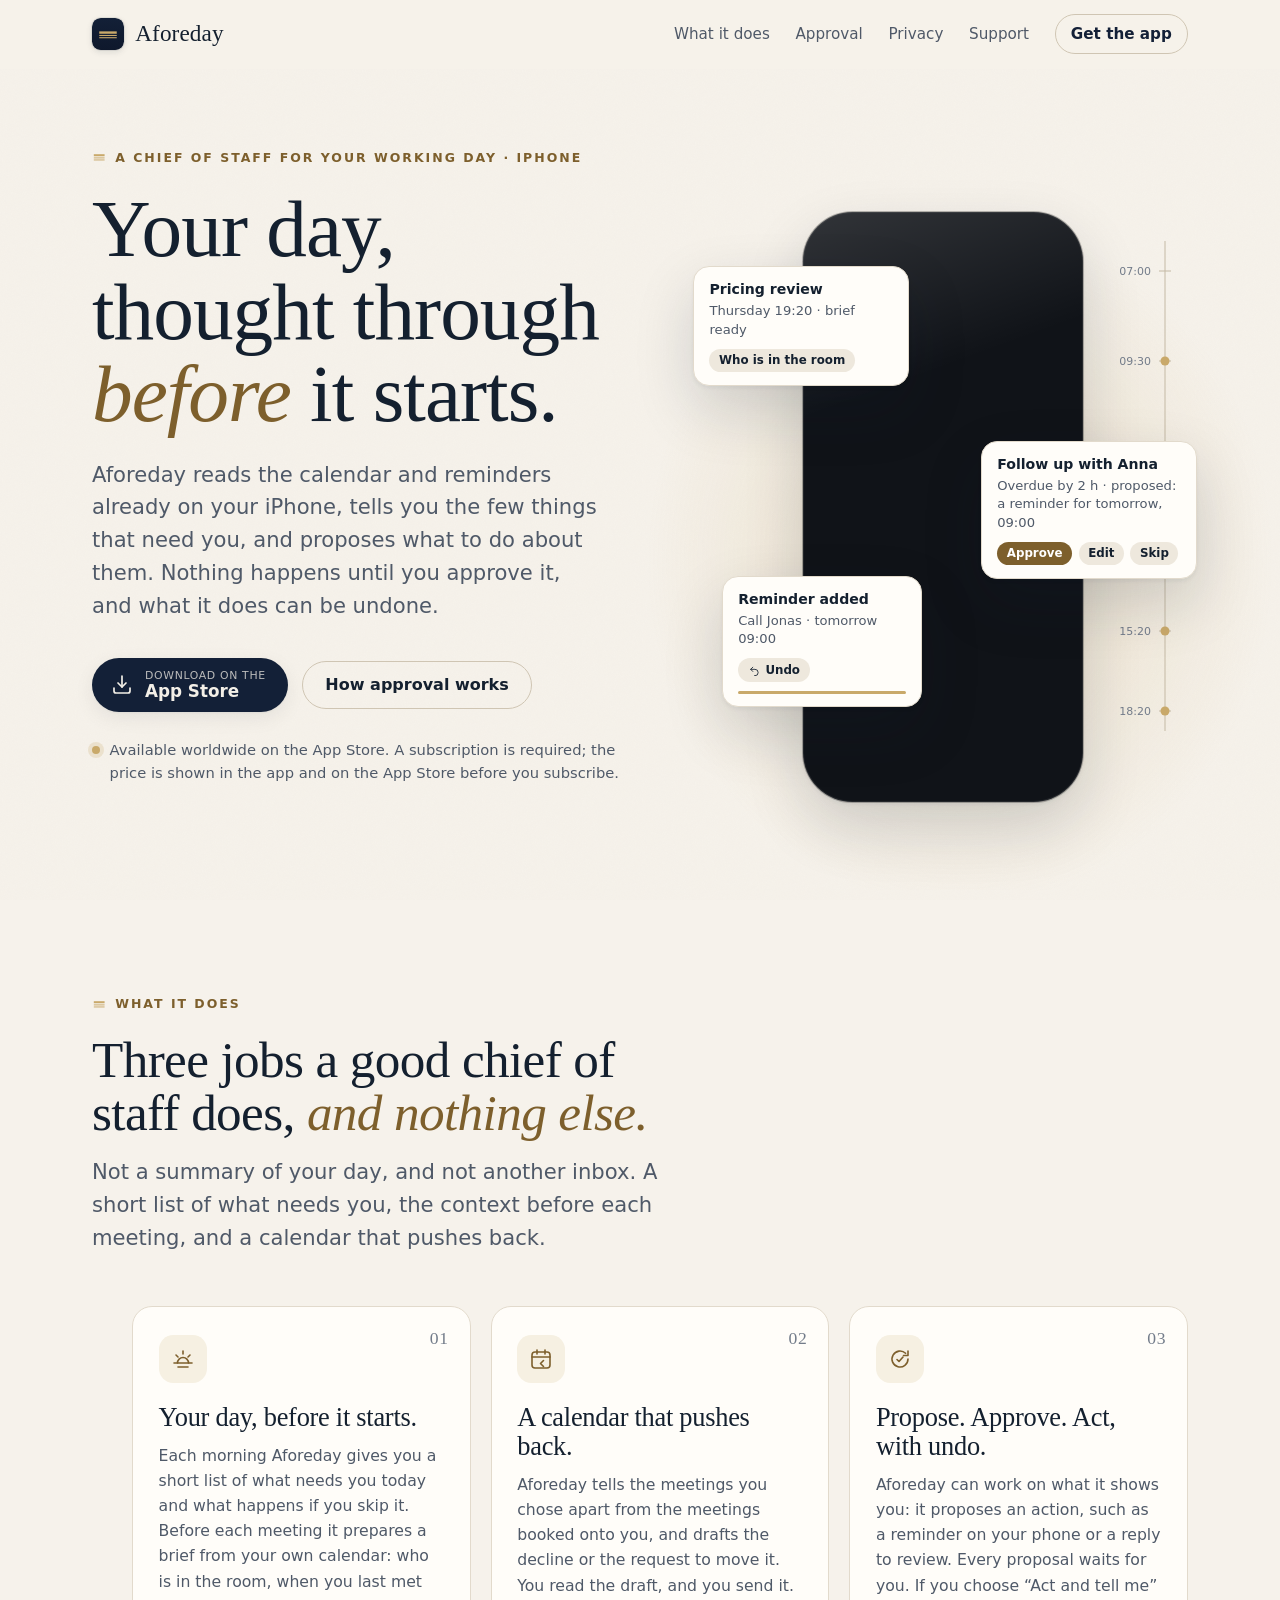
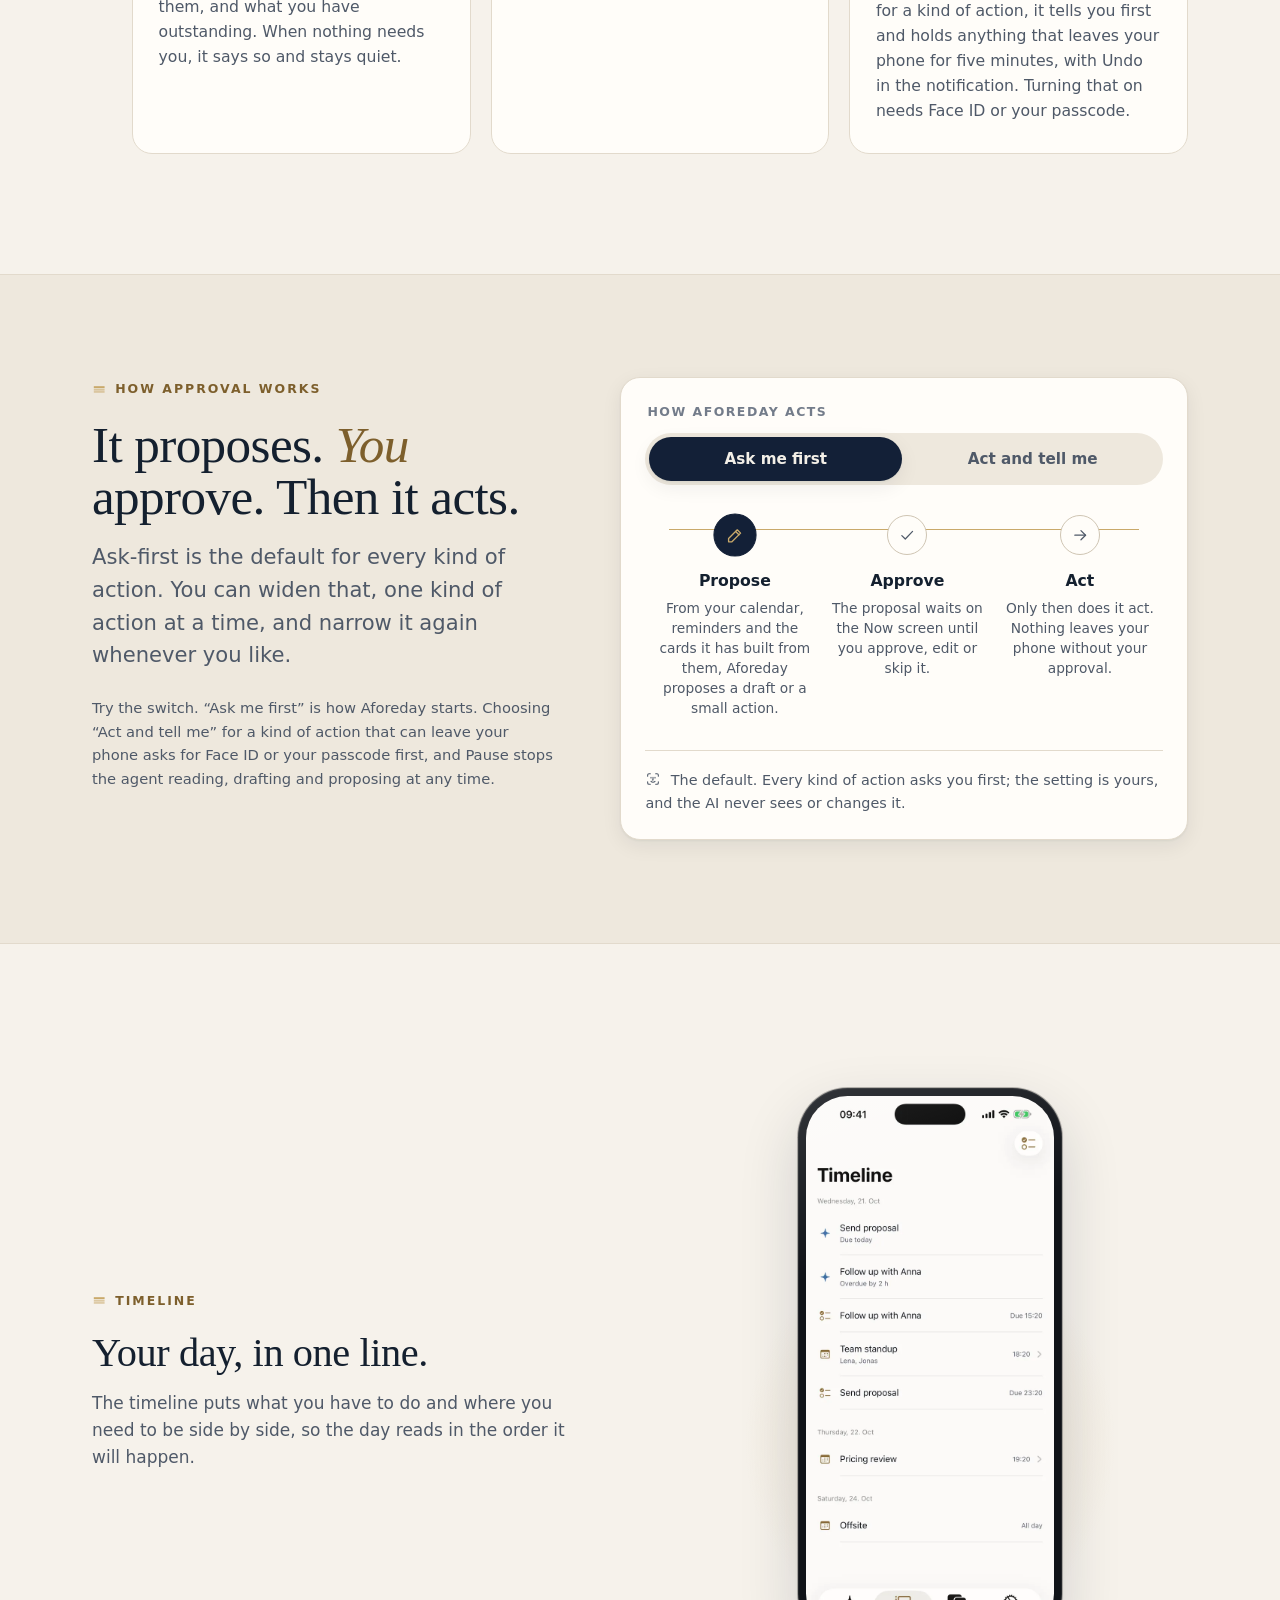
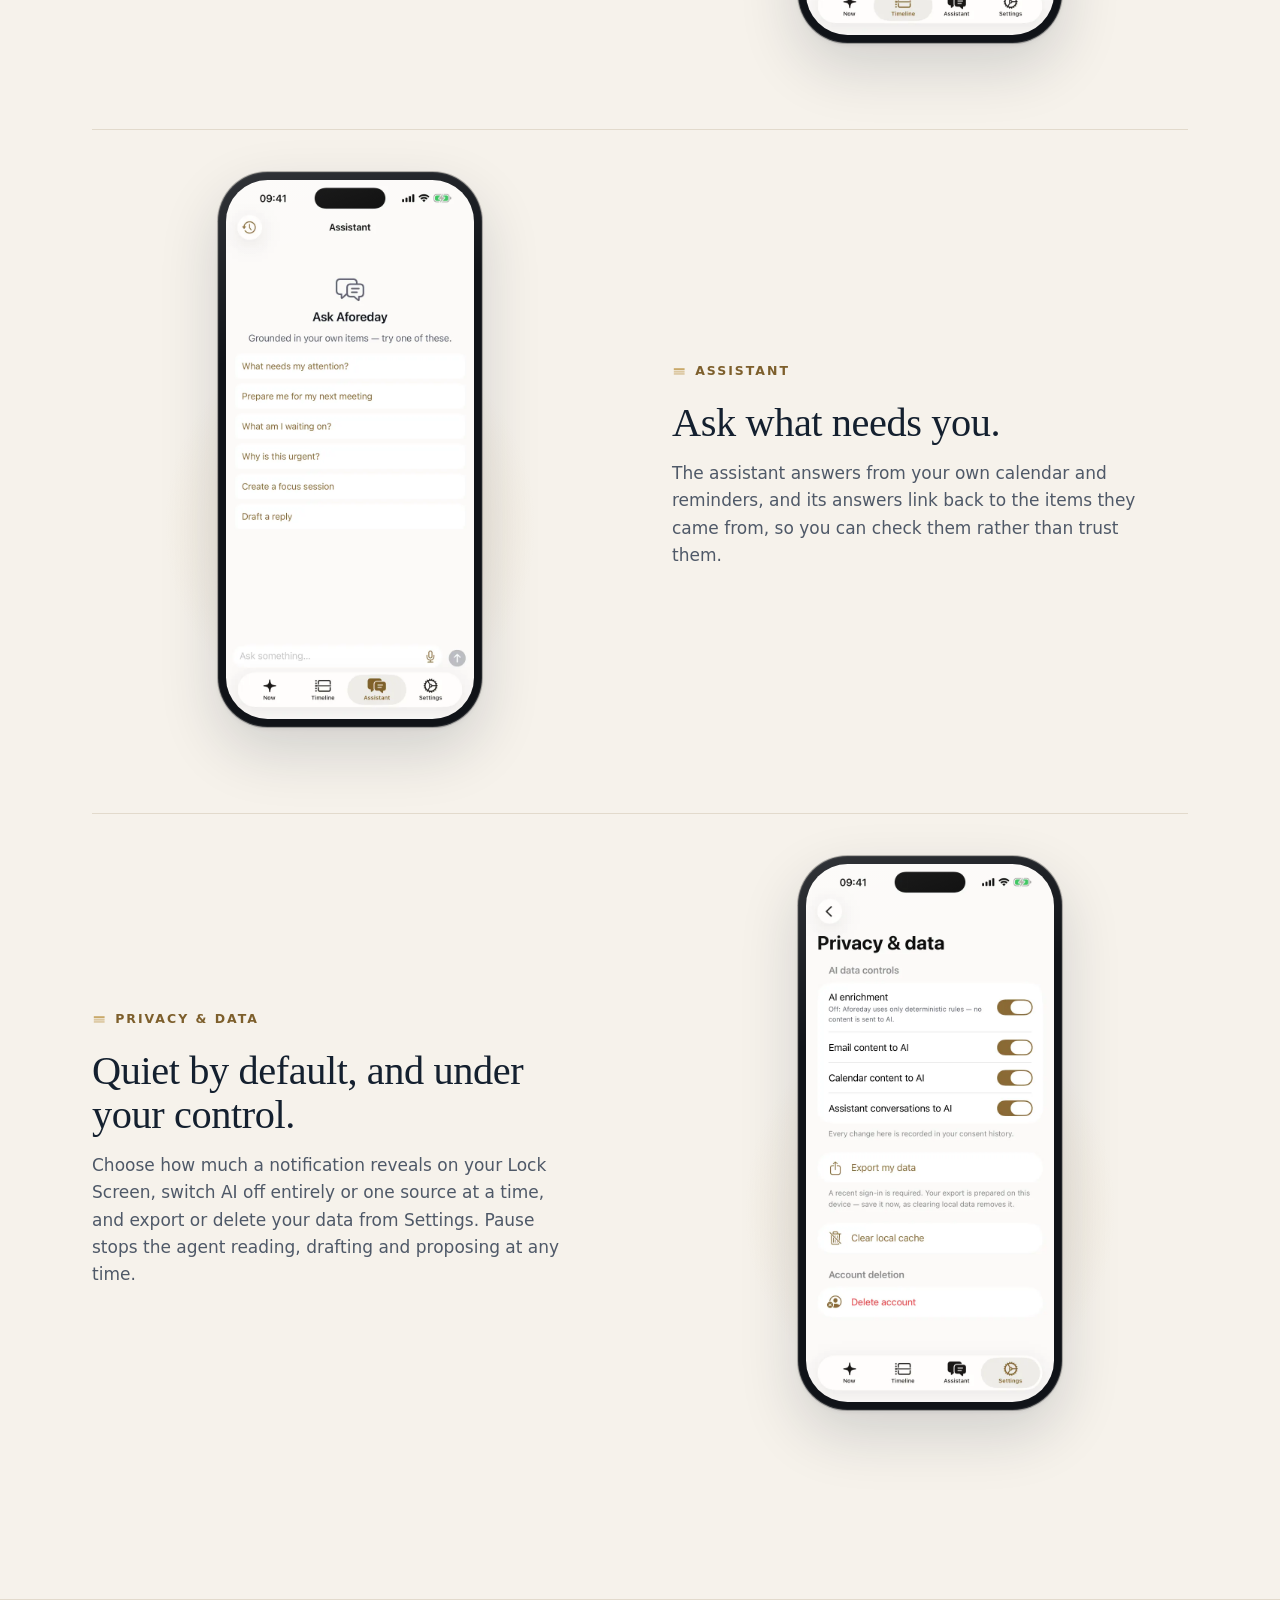
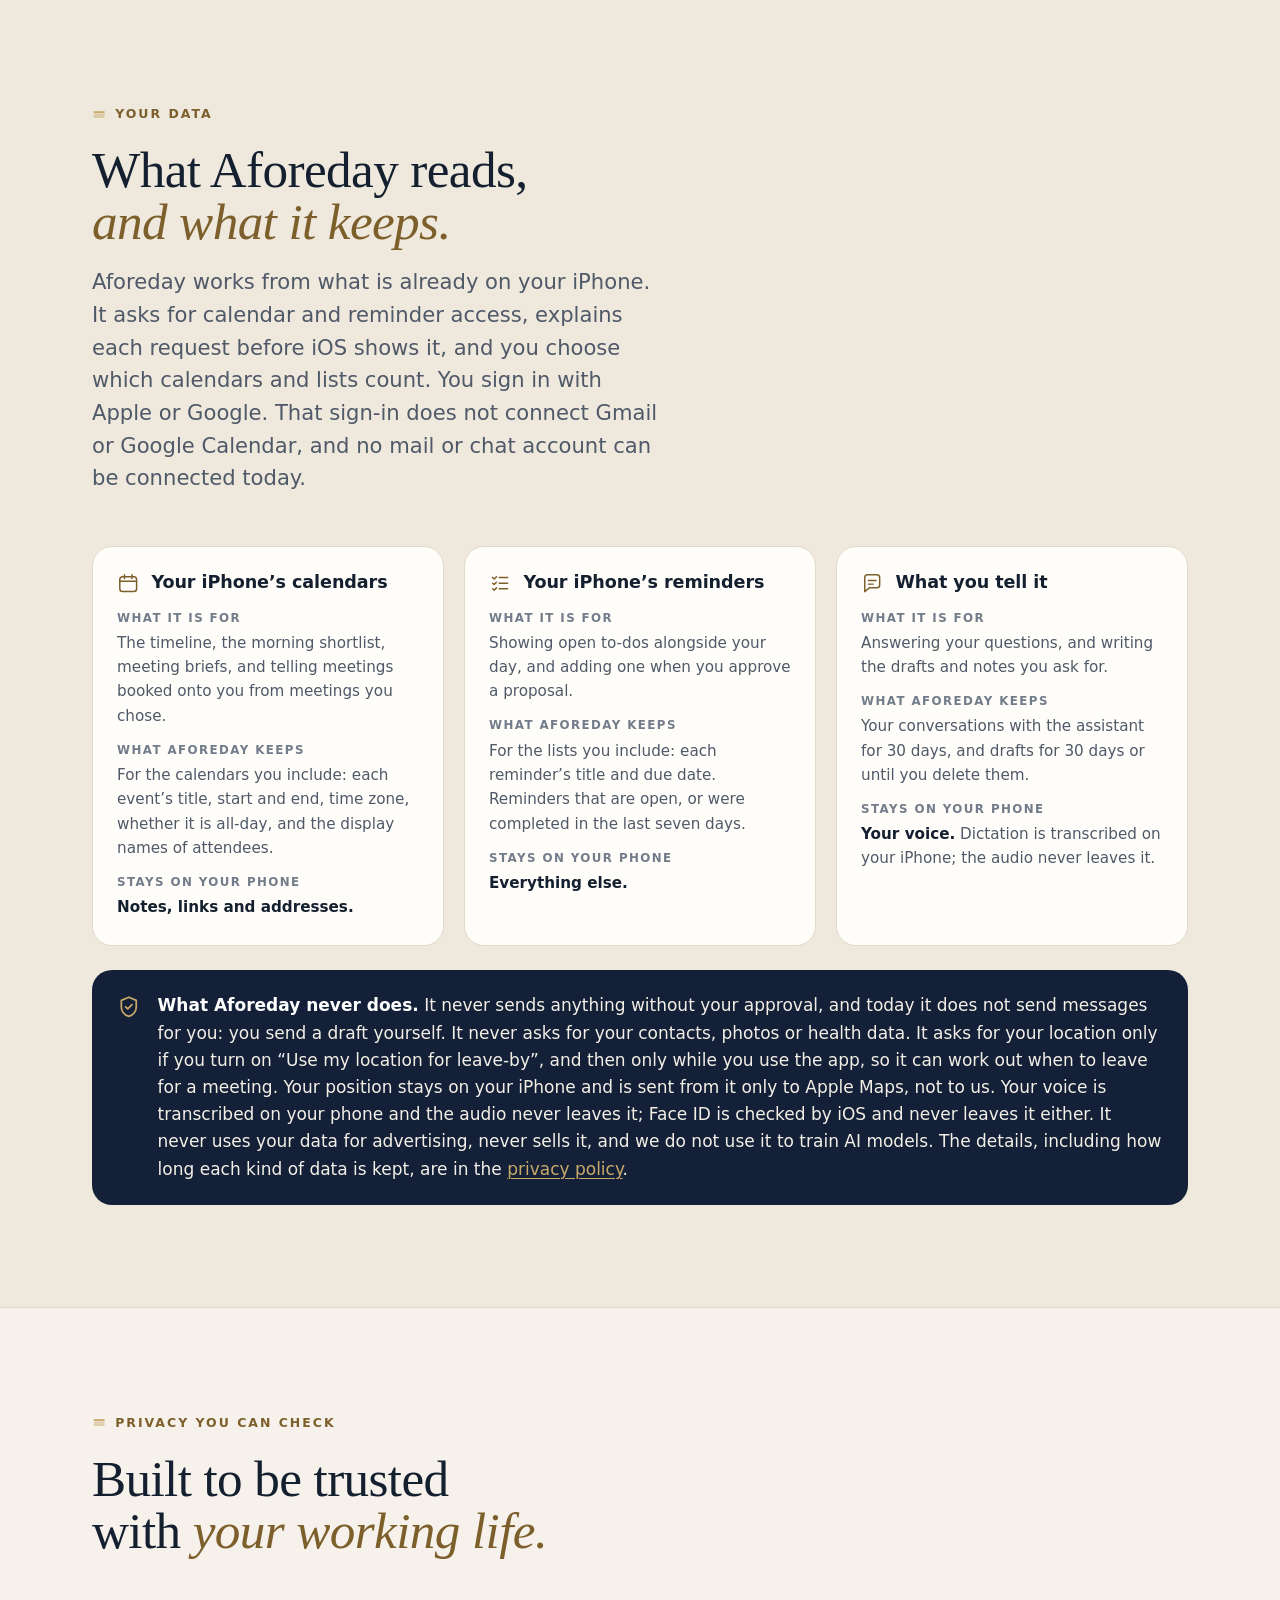
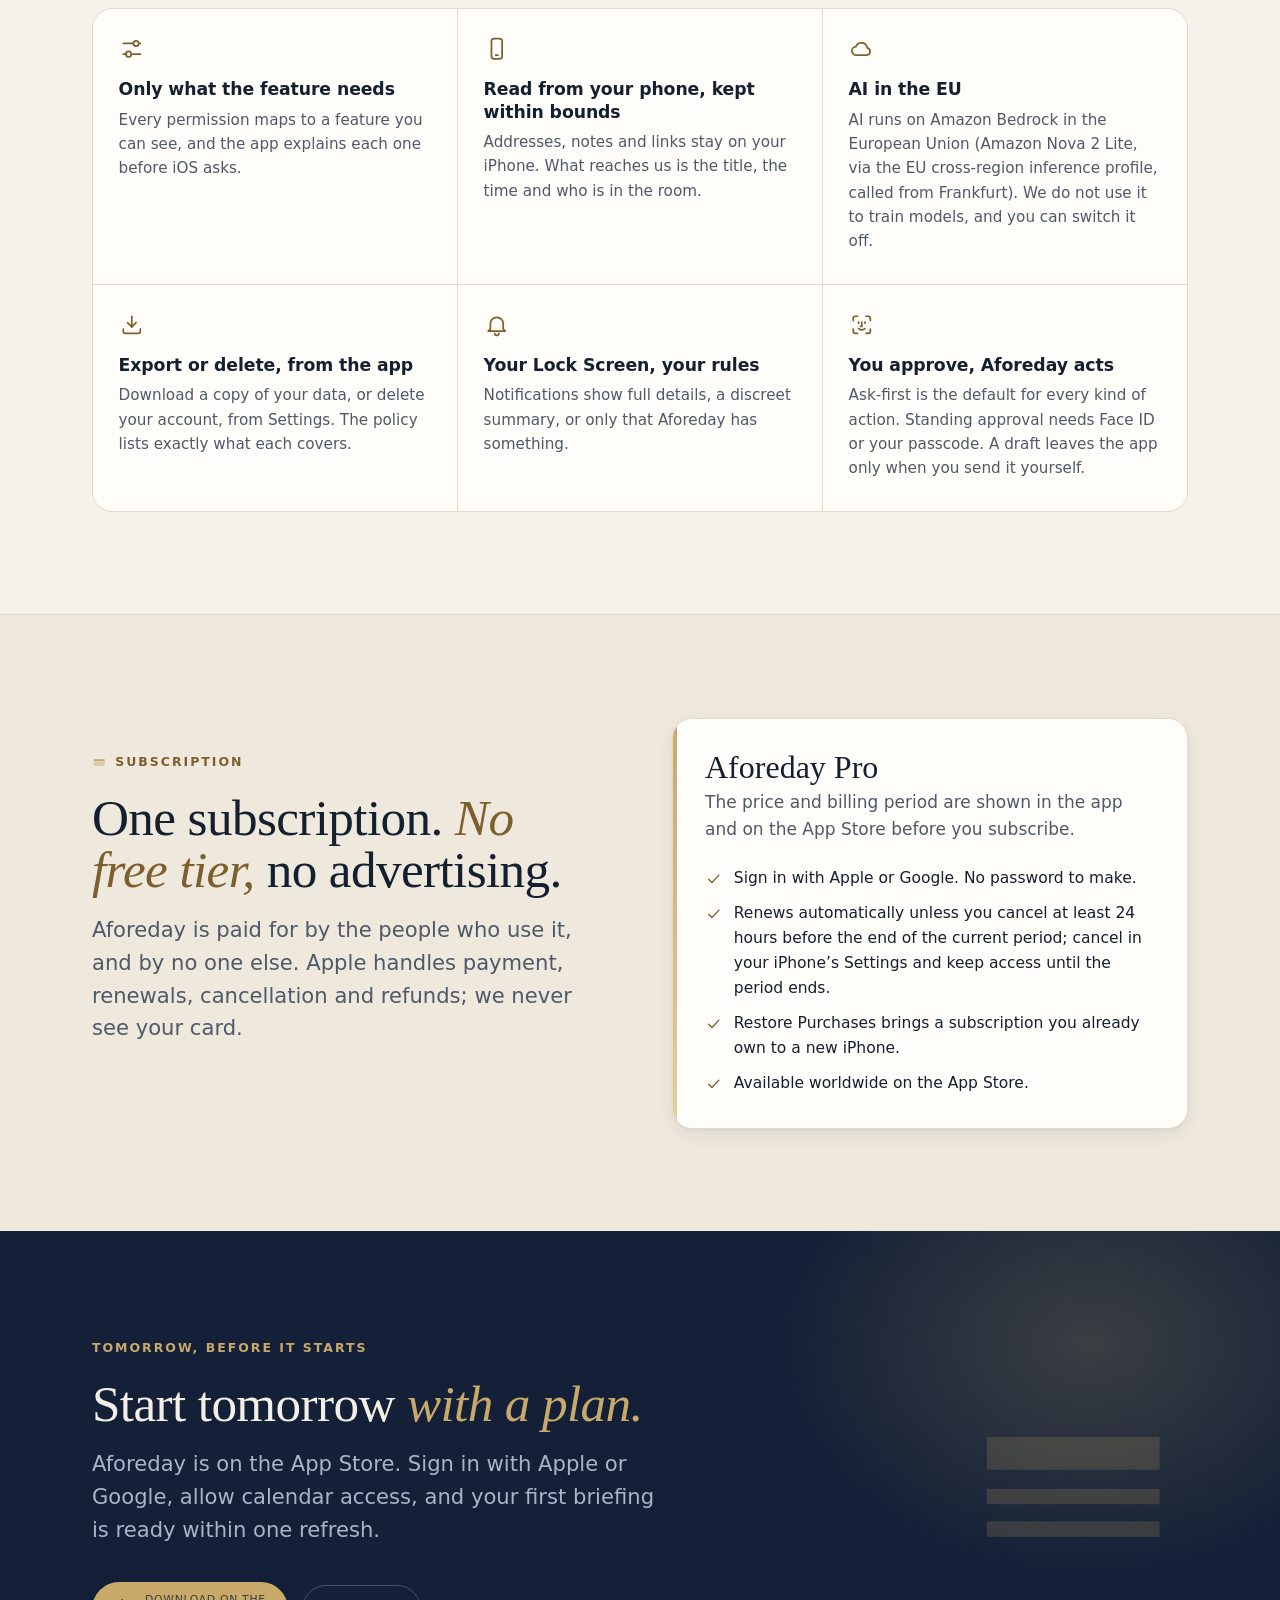
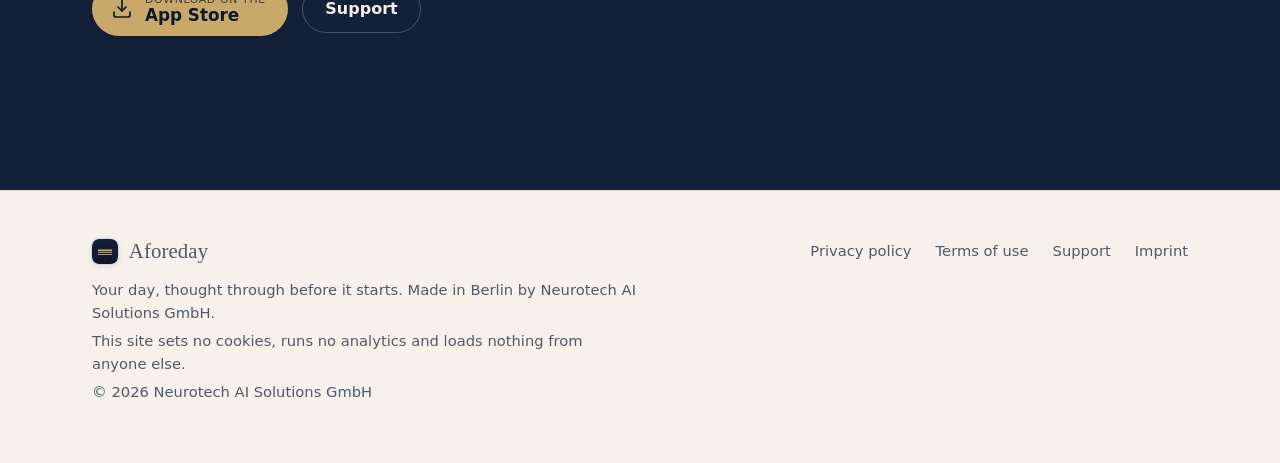
==== commit e9eee598: "Privacy 3.1: AWS Frankfurt and Bedrock, not Gemini in Belgium The site still described Google Cloud " ====
--- a/index.html
+++ b/index.html
@@ -205,7 +205,7 @@
             <p class="posture-note">
               <svg viewBox="0 0 24 24" aria-hidden="true"><path d="M4 8V6a2 2 0 0 1 2-2h2"/><path d="M16 4h2a2 2 0 0 1 2 2v2"/><path d="M4 16v2a2 2 0 0 0 2 2h2"/><path d="M16 20h2a2 2 0 0 0 2-2v-2"/><path d="M9 9.5v1"/><path d="M15 9.5v1"/><path d="M12 9.5v4h-1"/><path d="M9 15.5a4 4 0 0 0 6 0"/></svg>
               <span class="for-ask">The default. Every kind of action asks you first; the setting is yours, and the AI never sees or changes it.</span>
-              <span class="for-act">Set per kind of action, with Face ID or your passcode. A first message to someone you have never written to always asks you in the app, whatever the setting.</span>
+              <span class="for-act">Set per kind of action, with Face ID or your passcode. Today a draft leaves the app only when you send it yourself.</span>
             </p>
           </div>
         </div>
@@ -277,7 +277,7 @@
         <div class="section-head reveal">
           <span class="eyebrow"><svg class="mark" viewBox="0 0 24 24" aria-hidden="true"><rect x="3" y="7" width="18" height="3.4"/><rect x="3" y="12.4" width="18" height="1.6"/><rect x="3" y="15.8" width="18" height="1.6"/></svg>Your data</span>
           <h2 id="reads-title">What Aforeday reads, <em>and what it keeps.</em></h2>
-          <p class="lede">Aforeday works from what is already on your iPhone. It asks for calendar and reminder access, explains each request before iOS shows it, and you choose which calendars and lists count. There is no account to connect today: mail and chat accounts are not yet available.</p>
+          <p class="lede">Aforeday works from what is already on your iPhone. It asks for calendar and reminder access, explains each request before iOS shows it, and you choose which calendars and lists count. You sign in with Apple or Google. That sign-in does not connect Gmail or Google Calendar, and no mail or chat account can be connected today.</p>
         </div>
 
         <div class="keeps">
@@ -318,7 +318,7 @@
 
         <div class="never reveal">
           <svg viewBox="0 0 24 24" aria-hidden="true"><path d="M12 3l7 3v6c0 4.5-3 7.7-7 9-4-1.3-7-4.5-7-9V6l7-3z"/><path d="M9 12l2 2 4-4"/></svg>
-          <p><strong>What Aforeday never does.</strong> It never sends anything without your approval. It never asks for your location, contacts, photos or health data. Your voice is transcribed on your phone and the audio never leaves it; Face ID is checked by iOS and never leaves it either. It never uses your data for advertising, never sells it, and does not use it to train AI models. The details, including how long each kind of data is kept, are in the <a href="privacy.html">privacy policy</a>.</p>
+          <p><strong>What Aforeday never does.</strong> It never sends anything without your approval, and today it does not send messages for you: you send a draft yourself. It never asks for your contacts, photos or health data. It asks for your location only if you turn on “Use my location for leave-by”, and then only while you use the app, so it can work out when to leave for a meeting. Your position stays on your iPhone and is sent from it only to Apple Maps, not to us. Your voice is transcribed on your phone and the audio never leaves it; Face ID is checked by iOS and never leaves it either. It never uses your data for advertising, never sells it, and we do not use it to train AI models. The details, including how long each kind of data is kept, are in the <a href="privacy.html">privacy policy</a>.</p>
         </div>
       </div>
     </section>
@@ -345,8 +345,8 @@
           </div>
           <div class="principle reveal" style="--delay: 120ms">
             <svg viewBox="0 0 24 24" aria-hidden="true"><path d="M7 18a4 4 0 0 1-.5-8 5.5 5.5 0 0 1 10.6 1.2A3.5 3.5 0 0 1 17 18H7z"/></svg>
-            <h3>AI in the EU, never trained on you</h3>
-            <p>AI runs on Google Cloud in Belgium (europe-west1), is not used to train models, and can be switched off.</p>
+            <h3>AI in the EU</h3>
+            <p>AI runs on Amazon Bedrock in the European Union (Amazon Nova 2 Lite, via the EU cross-region inference profile, called from Frankfurt). We do not use it to train models, and you can switch it off.</p>
           </div>
           <div class="principle reveal" style="--delay: 180ms">
             <svg viewBox="0 0 24 24" aria-hidden="true"><path d="M12 4v10"/><path d="M8 10l4 4 4-4"/><path d="M4 16v2a2 2 0 0 0 2 2h12a2 2 0 0 0 2-2v-2"/></svg>
@@ -361,7 +361,7 @@
           <div class="principle reveal" style="--delay: 300ms">
             <svg viewBox="0 0 24 24" aria-hidden="true"><path d="M4 8V6a2 2 0 0 1 2-2h2"/><path d="M16 4h2a2 2 0 0 1 2 2v2"/><path d="M4 16v2a2 2 0 0 0 2 2h2"/><path d="M16 20h2a2 2 0 0 0 2-2v-2"/><path d="M9 9.5v1"/><path d="M15 9.5v1"/><path d="M12 9.5v4h-1"/><path d="M9 15.5a4 4 0 0 0 6 0"/></svg>
             <h3>You approve, Aforeday acts</h3>
-            <p>Ask-first is the default for every kind of action. Standing approval needs Face ID, and every send has an undo window.</p>
+            <p>Ask-first is the default for every kind of action. Standing approval needs Face ID or your passcode. A draft leaves the app only when you send it yourself.</p>
           </div>
         </div>
       </div>
@@ -382,7 +382,7 @@
             <p class="plan-name">Aforeday Pro</p>
             <p class="plan-price">The price and billing period are shown in the app and on the App Store before you subscribe.</p>
             <ul>
-              <li><svg viewBox="0 0 24 24" aria-hidden="true"><path d="M5 12.5l4.5 4.5L19 7"/></svg><span>Sign in with Apple is the only sign-in. No password to make, no account to set up elsewhere.</span></li>
+              <li><svg viewBox="0 0 24 24" aria-hidden="true"><path d="M5 12.5l4.5 4.5L19 7"/></svg><span>Sign in with Apple or Google. No password to make.</span></li>
               <li><svg viewBox="0 0 24 24" aria-hidden="true"><path d="M5 12.5l4.5 4.5L19 7"/></svg><span>Renews automatically unless you cancel at least 24 hours before the end of the current period; cancel in your iPhone’s Settings and keep access until the period ends.</span></li>
               <li><svg viewBox="0 0 24 24" aria-hidden="true"><path d="M5 12.5l4.5 4.5L19 7"/></svg><span>Restore Purchases brings a subscription you already own to a new iPhone.</span></li>
               <li><svg viewBox="0 0 24 24" aria-hidden="true"><path d="M5 12.5l4.5 4.5L19 7"/></svg><span>Available worldwide on the App Store.</span></li>
@@ -402,7 +402,7 @@
           <div class="section-head reveal">
             <span class="eyebrow">Tomorrow, before it starts</span>
             <h2 id="download-title">Start tomorrow <em>with a plan.</em></h2>
-            <p class="lede">Aforeday is on the App Store. Sign in with Apple, allow calendar access, and your first briefing is ready within one refresh.</p>
+            <p class="lede">Aforeday is on the App Store. Sign in with Apple or Google, allow calendar access, and your first briefing is ready within one refresh.</p>
             <div class="actions">
               <a class="btn btn-store" href="https://apps.apple.com/app/id6804468993">
                 <svg viewBox="0 0 24 24" aria-hidden="true" fill="none" stroke="currentColor" stroke-width="1.7" stroke-linecap="round" stroke-linejoin="round"><path d="M4 15v3a2 2 0 0 0 2 2h12a2 2 0 0 0 2-2v-3"/><g class="tray-arrow"><path d="M12 3v11"/><path d="M8 10l4 4 4-4"/></g></svg>
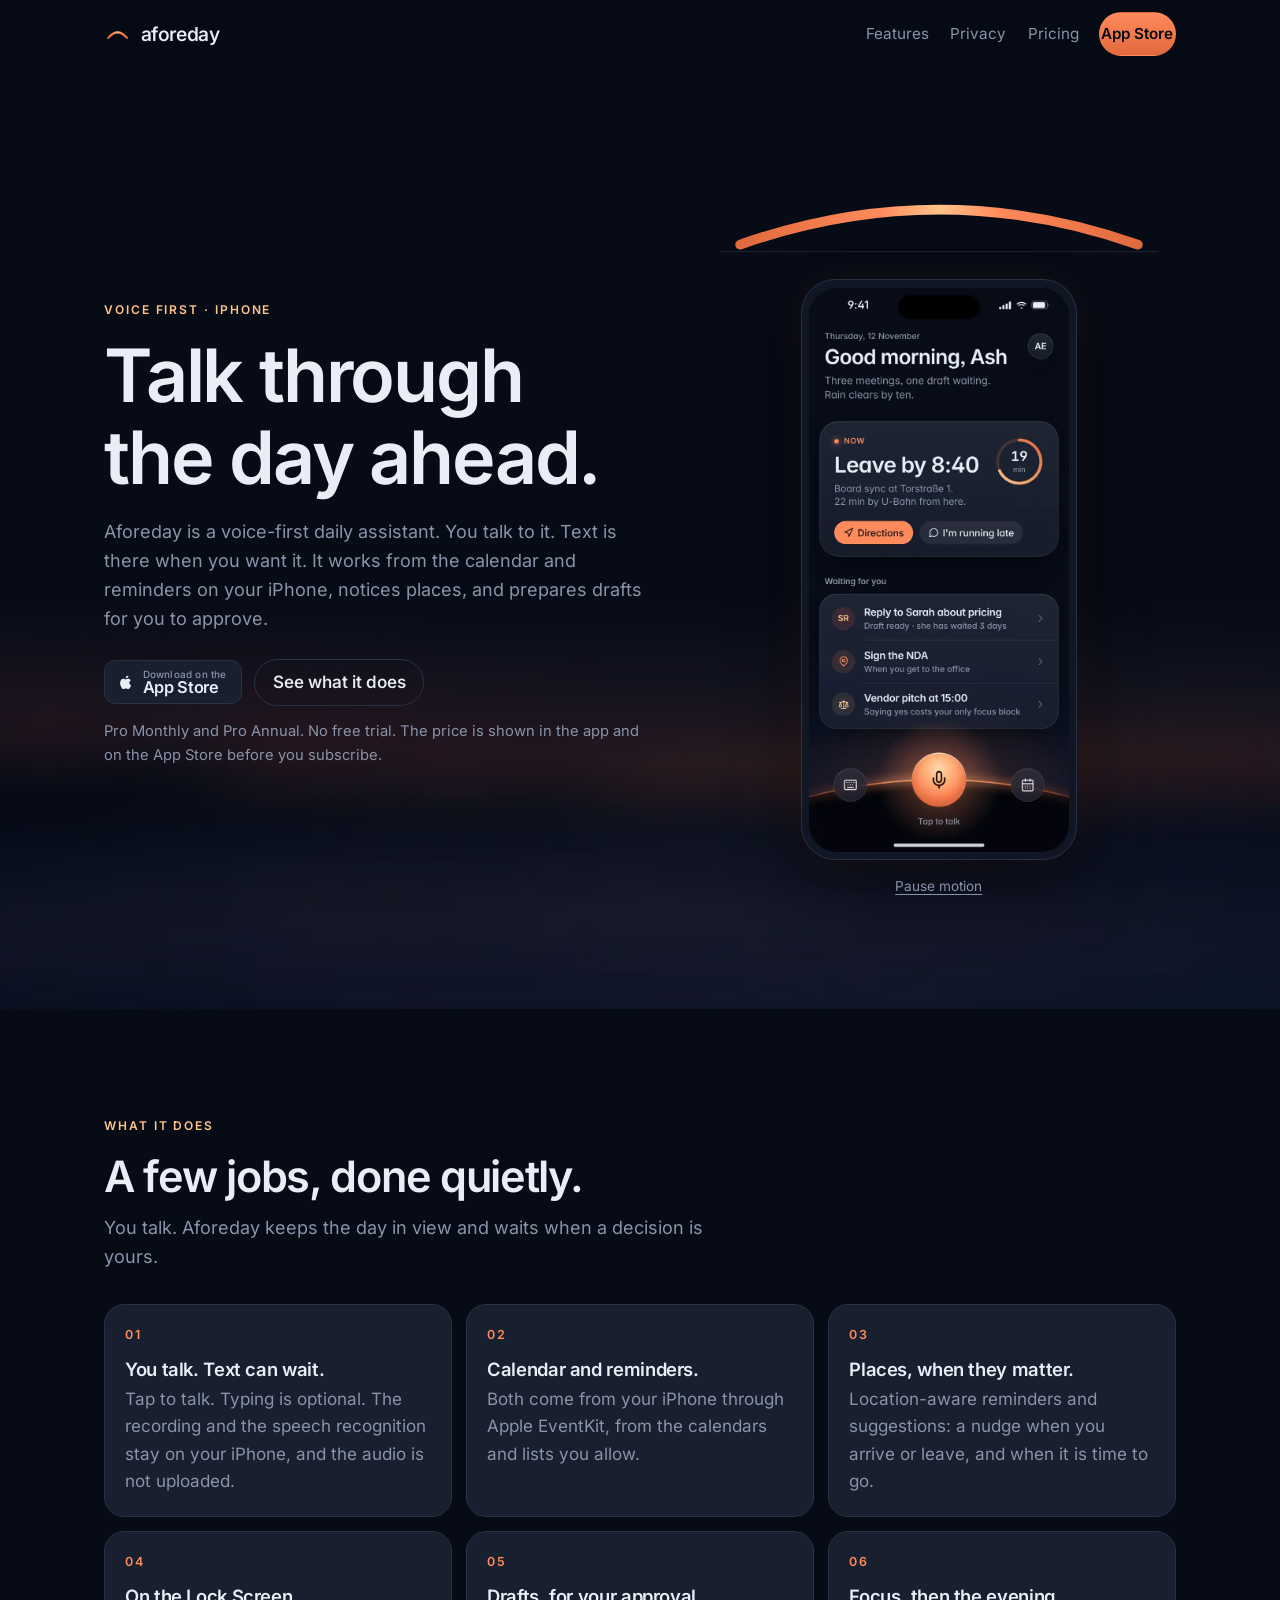
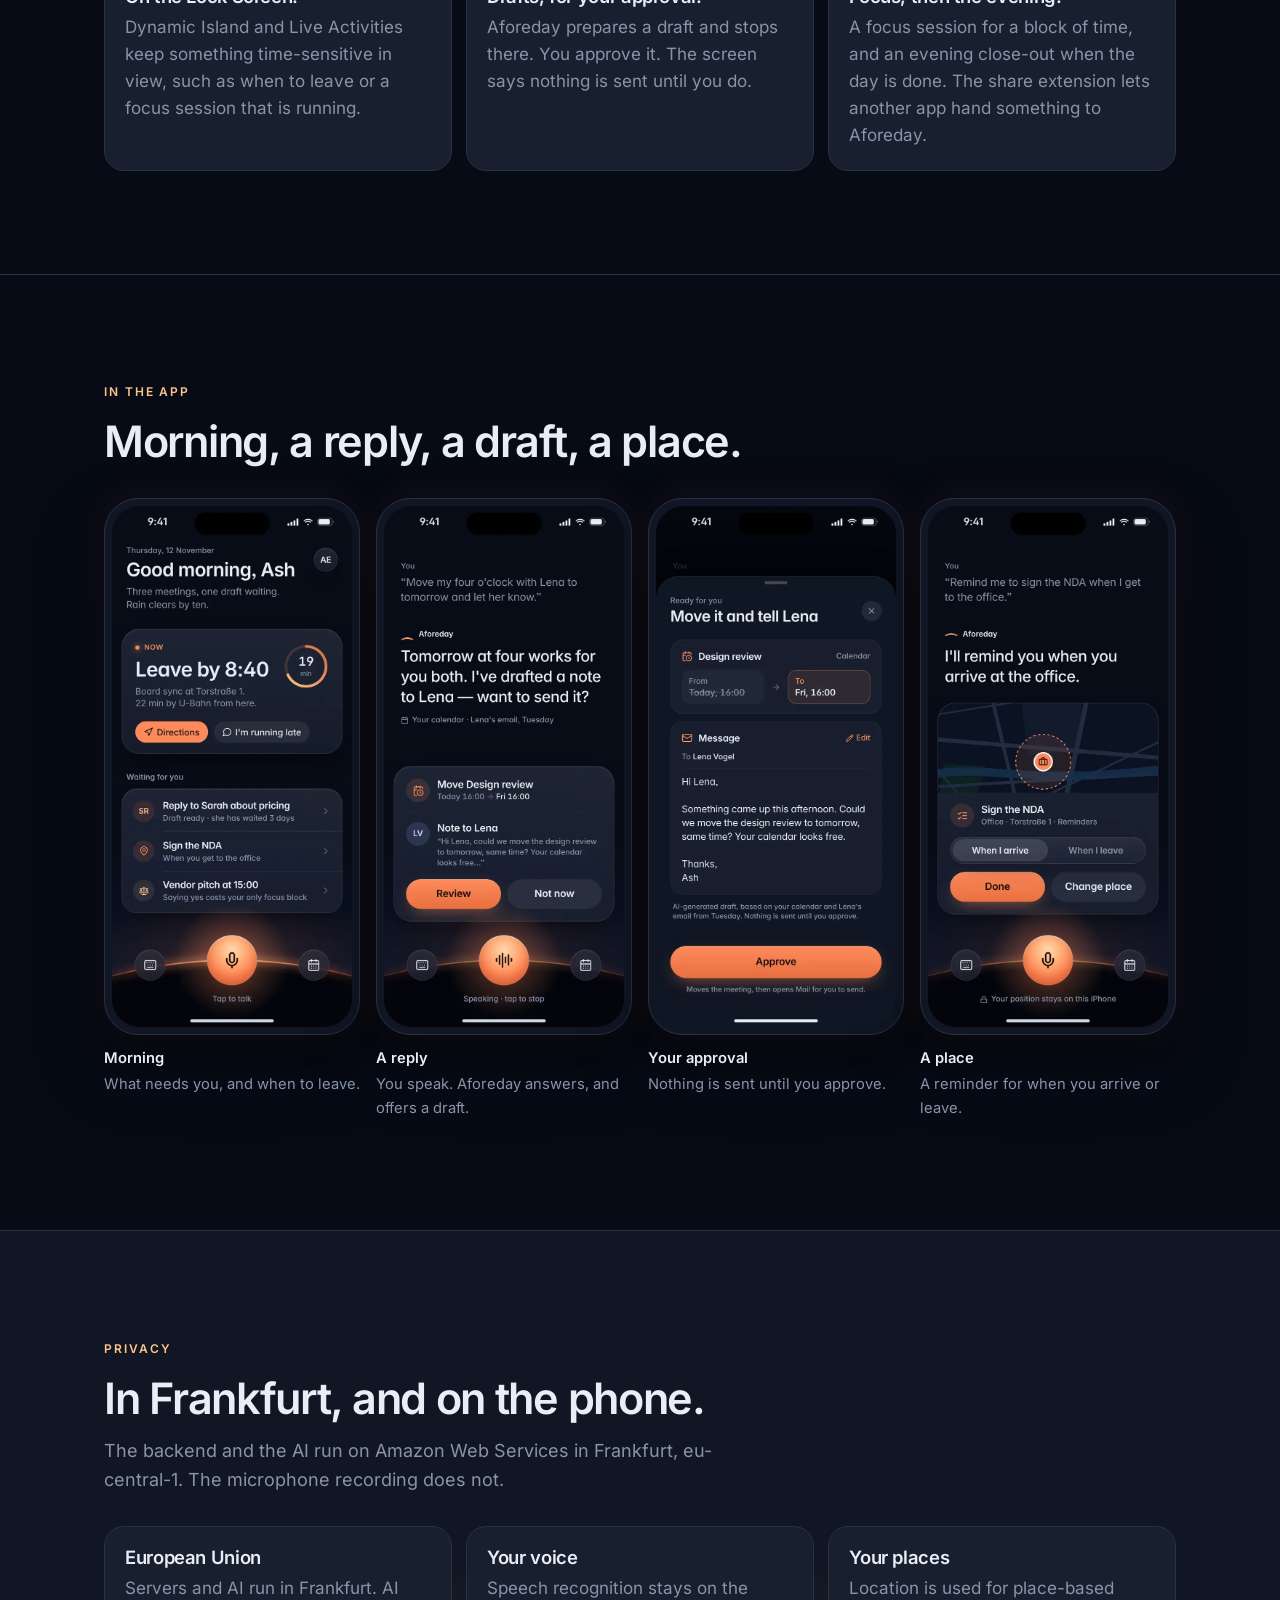
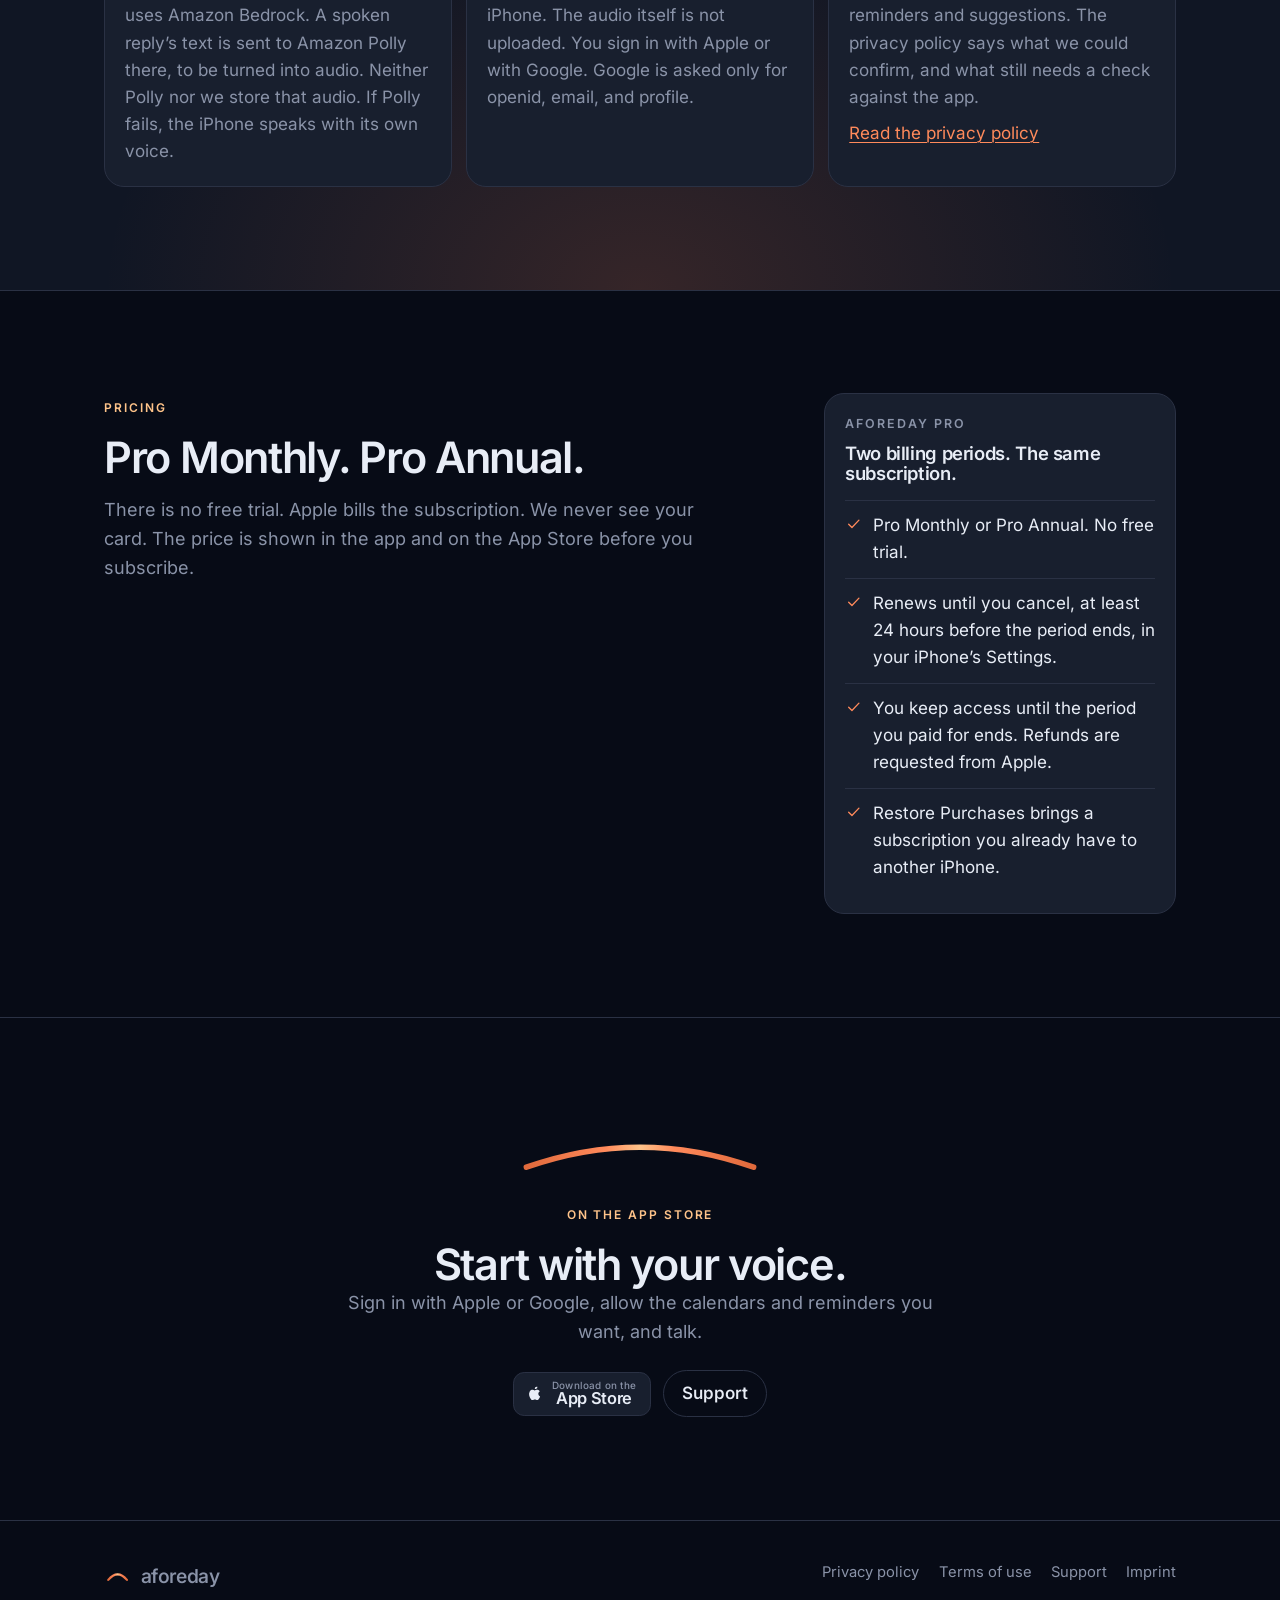
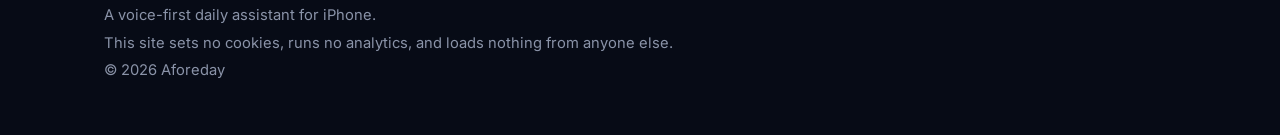
==== commit ffeffed6: "Rebrand the site to Horizon pre-dawn and match the current app. Voice-first layout, coral arc on ind" ====
--- a/index.html
+++ b/index.html
@@ -3,426 +3,270 @@
 <head>
   <meta charset="utf-8">
   <meta name="viewport" content="width=device-width, initial-scale=1">
-  <title>Aforeday — your day, thought through before it starts</title>
-  <meta name="description" content="Aforeday is a chief of staff for your working day, on iPhone. It reads the calendar and reminders already on your phone, tells you the few things that need you, and proposes what to do about them. Nothing happens until you approve it.">
-  <meta name="theme-color" content="#F6F2EB" media="(prefers-color-scheme: light)">
-  <meta name="theme-color" content="#0E182B" media="(prefers-color-scheme: dark)">
+  <title>Aforeday — a voice-first daily assistant</title>
+  <meta name="description" content="Aforeday is a voice-first daily assistant for iPhone. You talk to it. It works from your calendar and reminders, notices places, and prepares drafts for you to approve.">
+  <meta name="theme-color" content="#070B16">
   <meta property="og:type" content="website">
-  <meta property="og:title" content="Aforeday — your chief of staff">
-  <meta property="og:description" content="Your day, thought through before it starts. Aforeday proposes, you approve, it acts — with undo.">
+  <meta property="og:title" content="Aforeday — a voice-first daily assistant">
+  <meta property="og:description" content="Talk through the day ahead. Calendar and reminders on your iPhone, place-aware suggestions, and drafts that wait for you.">
   <meta property="og:url" content="https://aforeday.com/">
+  <meta property="og:image" content="https://aforeday.com/assets/og.jpg">
+  <meta property="og:image:width" content="1200">
+  <meta property="og:image:height" content="630">
+  <meta property="og:image:alt" content="The Aforeday wordmark under a coral horizon arc, on an indigo night.">
+  <meta name="twitter:card" content="summary_large_image">
   <link rel="canonical" href="https://aforeday.com/">
   <link rel="icon" href="assets/favicon.svg" type="image/svg+xml">
+  <link rel="icon" href="assets/favicon-32.png" sizes="32x32" type="image/png">
   <link rel="apple-touch-icon" href="assets/apple-touch-icon.png">
-  <link rel="preload" href="assets/fonts/instrument-serif-400-normal-latin.woff2" as="font" type="font/woff2" crossorigin>
-  <link rel="preload" href="assets/fonts/instrument-sans-variable-normal-latin.woff2" as="font" type="font/woff2" crossorigin>
   <link rel="stylesheet" href="styles.css">
   <script>document.documentElement.classList.add('js');</script>
 </head>
 <body>
   <a class="skip" href="#main">Skip to content</a>
 
+  <svg class="defs" aria-hidden="true" focusable="false">
+    <defs>
+      <linearGradient id="horizon-arc" x1="0" y1="0" x2="1" y2="0">
+        <stop offset="0" stop-color="#E06A3C"/>
+        <stop offset="0.35" stop-color="#FF8A5B"/>
+        <stop offset="0.5" stop-color="#FFC48A"/>
+        <stop offset="0.65" stop-color="#FF8A5B"/>
+        <stop offset="1" stop-color="#E06A3C"/>
+      </linearGradient>
+    </defs>
+  </svg>
+
   <header class="site-header">
     <div class="wrap">
-      <a class="brand" href="./" aria-label="Aforeday home">
-        <img class="brand-icon" src="assets/favicon.svg" alt="" width="32" height="32">
-        <span>Aforeday</span>
+      <a class="brand" href="./" aria-label="aforeday home">
+        <svg class="brand-mark" viewBox="0 0 32 32" aria-hidden="true"><path d="M5 21Q16 8 27 21" fill="none" stroke="url(#horizon-arc)" stroke-width="2.6" stroke-linecap="round"/></svg>
+        <span>aforeday</span>
       </a>
       <nav class="nav" aria-label="Main">
-        <a href="#how" data-anchor>What it does</a>
-        <a href="#approval" data-anchor>Approval</a>
+        <a href="#features" data-quiet>Features</a>
         <a href="privacy.html">Privacy</a>
-        <a href="support.html" data-secondary>Support</a>
-        <a class="nav-cta" href="https://apps.apple.com/app/id6804468993">Get the app</a>
+        <a href="#pricing" data-quiet>Pricing</a>
+        <a class="nav-cta" href="https://apps.apple.com/app/id6804468993">App Store</a>
       </nav>
     </div>
   </header>
 
   <main id="main">
-
-    <!-- ============================================================ -->
-    <!-- Hero                                                           -->
-    <!-- ============================================================ -->
     <section class="hero" aria-labelledby="hero-title">
+      <div class="hero-sky" aria-hidden="true"></div>
       <div class="wrap">
         <div class="hero-copy">
-          <span class="eyebrow"><svg class="mark" viewBox="0 0 24 24" aria-hidden="true"><rect x="3" y="7" width="18" height="3.4"/><rect x="3" y="12.4" width="18" height="1.6"/><rect x="3" y="15.8" width="18" height="1.6"/></svg>A chief of staff for your working day · iPhone</span>
-          <h1 id="hero-title">Your day, thought through <em>before</em> it starts.</h1>
-          <p class="lede">Aforeday reads the calendar and reminders already on your iPhone, tells you the few things that need you, and proposes what to do about them. Nothing happens until you approve it, and what it does can be undone.</p>
+          <p class="eyebrow">Voice first · iPhone</p>
+          <h1 id="hero-title">Talk through the day ahead.</h1>
+          <p class="lede">Aforeday is a voice-first daily assistant. You talk to it. Text is there when you want it. It works from the calendar and reminders on your iPhone, notices places, and prepares drafts for you to approve.</p>
           <div class="actions">
-            <a class="btn btn-store" href="https://apps.apple.com/app/id6804468993">
-              <svg viewBox="0 0 24 24" aria-hidden="true" fill="none" stroke="currentColor" stroke-width="1.7" stroke-linecap="round" stroke-linejoin="round"><path d="M4 15v3a2 2 0 0 0 2 2h12a2 2 0 0 0 2-2v-3"/><g class="tray-arrow"><path d="M12 3v11"/><path d="M8 10l4 4 4-4"/></g></svg>
-              <span class="store-text"><small>Download on the</small><span>App Store</span></span>
+            <a class="store-badge" href="https://apps.apple.com/app/id6804468993">
+              <svg viewBox="0 0 18 18" aria-hidden="true" fill="currentColor"><path d="M13.2 9.4c0-1.8 1.5-2.7 1.6-2.8-0.9-1.3-2.2-1.4-2.7-1.5-1.1-0.1-2.2.7-2.8.7s-1.5-.7-2.4-.6c-1.2 0-2.4.7-3 1.9-1.3 2.2-.3 5.5.9 7.3.6.9 1.3 1.9 2.3 1.8.9 0 1.3-.6 2.4-.6s1.4.6 2.4.6 1.6-.9 2.2-1.8c.7-1 1-2 1-2.1-.1 0-1.9-.7-1.9-2.9zM11.5 4.2c.5-.6.8-1.4.7-2.2-.7 0-1.5.5-2 .1-.5.6-.9 1.5-.8 2.3.8.1 1.6-.4 2.1-1z"/></svg>
+              <span class="store-copy"><small>Download on the</small><strong>App Store</strong></span>
             </a>
-            <a class="btn btn-quiet" href="#approval">How approval works</a>
-          </div>
-          <p class="status">Available worldwide on the App Store. A subscription is required; the price is shown in the app and on the App Store before you subscribe.</p>
-        </div>
-
-        <div class="stage" aria-label="Aforeday on an iPhone, with a proposal, a meeting brief and an undoable reminder beside it">
-          <svg class="dayline" viewBox="0 0 480 544" aria-hidden="true" focusable="false">
-            <line class="axis" x1="462" y1="40" x2="462" y2="530" pathLength="600"/>
-            <line class="tick" x1="456" y1="70" x2="468" y2="70"/>
-            <line class="tick" x1="456" y1="160" x2="468" y2="160"/>
-            <line class="tick" x1="456" y1="345" x2="468" y2="345"/>
-            <line class="tick" x1="456" y1="430" x2="468" y2="430"/>
-            <line class="tick" x1="456" y1="510" x2="468" y2="510"/>
-            <text x="448" y="74" text-anchor="end">07:00</text>
-            <text x="448" y="164" text-anchor="end">09:30</text>
-            <text x="448" y="349" text-anchor="end">12:00</text>
-            <text x="448" y="434" text-anchor="end">15:20</text>
-            <text x="448" y="514" text-anchor="end">18:20</text>
-            <circle class="dot" cx="462" cy="160" r="4.5"/>
-            <circle class="dot" cx="462" cy="430" r="4.5"/>
-            <circle class="dot" cx="462" cy="510" r="4.5"/>
+            <a class="btn" href="#features">See what it does</a>
+          </div>
+          <p class="fine">Pro Monthly and Pro Annual. No free trial. The price is shown in the app and on the App Store before you subscribe.</p>
+        </div>
+
+        <div class="stage">
+          <!-- TODO(Ash): arc geometry is approximate. Replace with the path in Horizon.swift (apps/ios/Packages/DesignSystem) when that file can be read. -->
+          <svg class="horizon" viewBox="0 0 640 150" role="img" aria-label="A coral arc rising over the horizon">
+            <path class="horizon-arc" d="M36 118Q320 18 604 118" fill="none" stroke="url(#horizon-arc)" stroke-width="14" stroke-linecap="round"/>
+            <path d="M8 128H632" fill="none" stroke="#2A3144" stroke-width="1"/>
           </svg>
-
-          <figure class="phone phone-fade">
-            <img src="assets/screens/01-now-promises-and-shortlist-660.webp"
-                 srcset="assets/screens/01-now-promises-and-shortlist-660.webp 660w, assets/screens/01-now-promises-and-shortlist-1320.webp 1320w"
-                 sizes="17.5rem" width="660" height="1434" fetchpriority="high"
-                 alt="The Now screen in Aforeday: an evening brief, a card asking whether to add a possible promise as a commitment, and an item due today with Done, Tomorrow and Dismiss actions.">
-            <img src="assets/screens/02-timeline-660.webp"
-                 srcset="assets/screens/02-timeline-660.webp 660w, assets/screens/02-timeline-1320.webp 1320w"
-                 sizes="17.5rem" width="660" height="1434" loading="lazy"
-                 alt="The Timeline screen: an item due today, an overdue follow-up, a team standup, and meetings on the following days.">
-            <img src="assets/screens/03-assistant-grounded-answer-660.webp"
-                 srcset="assets/screens/03-assistant-grounded-answer-660.webp 660w, assets/screens/03-assistant-grounded-answer-1320.webp 1320w"
-                 sizes="17.5rem" width="660" height="1434" loading="lazy"
-                 alt="The Assistant screen: asked “What needs my attention?”, Aforeday answers with one item and a link to it.">
-          </figure>
-
-          <div class="float float-1" aria-hidden="true">
-            <strong>Pricing review</strong>
-            <span class="meta">Thursday 19:20 · brief ready</span>
-            <div class="chips"><span class="chip">Who is in the room</span></div>
-          </div>
-          <div class="float float-2" aria-hidden="true">
-            <strong>Follow up with Anna</strong>
-            <span class="meta">Overdue by 2 h · proposed: a reminder for tomorrow, 09:00</span>
-            <div class="chips"><span class="chip chip-brass">Approve</span><span class="chip">Edit</span><span class="chip">Skip</span></div>
-          </div>
-          <div class="float float-3" aria-hidden="true">
-            <strong>Reminder added</strong>
-            <span class="meta">Call Jonas · tomorrow 09:00</span>
-            <div class="chips"><span class="chip"><svg viewBox="0 0 24 24" aria-hidden="true"><path d="M9 14l-4-4 4-4"/><path d="M5 10h8a6 6 0 0 1 0 12h-1"/></svg>Undo</span></div>
-            <div class="undo-bar"><i></i></div>
-          </div>
-        </div>
-      </div>
-    </section>
-
-    <!-- ============================================================ -->
-    <!-- What it does                                                   -->
-    <!-- ============================================================ -->
-    <section class="section" id="how" aria-labelledby="how-title">
+          <div class="device">
+            <div class="screen" data-cycle>
+              <img class="is-on" src="assets/screens/01-home-idle-660.webp"
+                   srcset="assets/screens/01-home-idle-660.webp 660w, assets/screens/01-home-idle-1206.webp 1206w"
+                   sizes="280px" width="660" height="1435" fetchpriority="high"
+                   alt="Aforeday in the morning: a leave-by card, items waiting, and a button labelled Tap to talk."
+                   data-alt="Aforeday in the morning: a leave-by card, items waiting, and a button labelled Tap to talk.">
+              <img src="assets/screens/02-voice-reply-660.webp"
+                   srcset="assets/screens/02-voice-reply-660.webp 660w, assets/screens/02-voice-reply-1206.webp 1206w"
+                   sizes="280px" width="660" height="1435" alt="" aria-hidden="true"
+                   data-alt="A spoken request to move a meeting, Aforeday’s reply, and a draft waiting to be reviewed. The control reads Speaking, tap to stop.">
+            </div>
+          </div>
+          <div class="motion-control">
+            <input type="checkbox" id="pause-motion">
+            <label class="motion-toggle" for="pause-motion">
+              <span class="when-playing">Pause motion</span>
+              <span class="when-paused">Play motion</span>
+            </label>
+          </div>
+        </div>
+      </div>
+    </section>
+
+    <section class="section" id="features" aria-labelledby="features-title">
       <div class="wrap">
         <div class="section-head reveal">
-          <span class="eyebrow"><svg class="mark" viewBox="0 0 24 24" aria-hidden="true"><rect x="3" y="7" width="18" height="3.4"/><rect x="3" y="12.4" width="18" height="1.6"/><rect x="3" y="15.8" width="18" height="1.6"/></svg>What it does</span>
-          <h2 id="how-title">Three jobs a good chief of staff does, <em>and nothing else.</em></h2>
-          <p class="lede">Not a summary of your day, and not another inbox. A short list of what needs you, the context before each meeting, and a calendar that pushes back.</p>
-        </div>
-
-        <ol class="jobs">
-          <li class="job reveal" style="--delay: 0ms">
-            <div class="icon"><svg viewBox="0 0 24 24" aria-hidden="true"><path d="M3 16h18"/><path d="M6.5 16a5.5 5.5 0 0 1 11 0"/><path d="M12 4v3"/><path d="M5 8l2 2"/><path d="M19 8l-2 2"/><path d="M7 20h10"/></svg></div>
-            <h3>Your day, before it starts.</h3>
-            <p>Each morning Aforeday gives you a short list of what needs you today and what happens if you skip it. Before each meeting it prepares a brief from your own calendar: who is in the room, when you last met them, and what you have outstanding. When nothing needs you, it says so and stays quiet.</p>
-          </li>
-          <li class="job reveal" style="--delay: 90ms">
-            <div class="icon"><svg viewBox="0 0 24 24" aria-hidden="true"><rect x="3" y="5" width="18" height="16" rx="3"/><path d="M3 10h18"/><path d="M8 3v4"/><path d="M16 3v4"/><path d="M14.5 13.5l-3 3 3 3"/></svg></div>
-            <h3>A calendar that pushes back.</h3>
-            <p>Aforeday tells the meetings you chose apart from the meetings booked onto you, and drafts the decline or the request to move it. You read the draft, and you send it.</p>
-          </li>
-          <li class="job reveal" style="--delay: 180ms">
-            <div class="icon"><svg viewBox="0 0 24 24" aria-hidden="true"><path d="M20 12a8 8 0 1 1-2.4-5.7"/><path d="M20 4v4.5h-4.5"/><path d="M9 12.5l2 2 4-4.5"/></svg></div>
-            <h3>Propose. Approve. Act, with undo.</h3>
-            <p>Aforeday can work on what it shows you: it proposes an action, such as a reminder on your phone or a reply to review. Every proposal waits for you. If you choose “Act and tell me” for a kind of action, it tells you first and holds anything that leaves your phone for five minutes, with Undo in the notification. Turning that on needs Face ID or your passcode.</p>
-          </li>
-        </ol>
-      </div>
-    </section>
-
-    <!-- ============================================================ -->
-    <!-- How approval works                                             -->
-    <!-- ============================================================ -->
-    <section class="section section-tint" id="approval" aria-labelledby="approval-title">
-      <div class="wrap">
-        <div class="approval">
-          <div>
-            <div class="section-head reveal">
-              <span class="eyebrow"><svg class="mark" viewBox="0 0 24 24" aria-hidden="true"><rect x="3" y="7" width="18" height="3.4"/><rect x="3" y="12.4" width="18" height="1.6"/><rect x="3" y="15.8" width="18" height="1.6"/></svg>How approval works</span>
-              <h2 id="approval-title">It proposes. <em>You</em> approve. Then it acts.</h2>
-              <p class="lede">Ask-first is the default for every kind of action. You can widen that, one kind of action at a time, and narrow it again whenever you like.</p>
-            </div>
-            <p class="fine reveal">Try the switch. “Ask me first” is how Aforeday starts. Choosing “Act and tell me” for a kind of action that can leave your phone asks for Face ID or your passcode first, and Pause stops the agent reading, drafting and proposing at any time.</p>
-          </div>
-
-          <div class="posture reveal" id="posture" data-posture="ask">
-            <fieldset class="seg">
-              <legend>How Aforeday acts</legend>
-              <div class="seg-track">
-                <input type="radio" name="posture" id="posture-ask" value="ask" checked>
-                <label for="posture-ask">Ask me first</label>
-                <input type="radio" name="posture" id="posture-act" value="act">
-                <label for="posture-act">Act and tell me</label>
-              </div>
-            </fieldset>
-
-            <ol class="steps" id="steps">
-              <li class="step is-active">
-                <button type="button" aria-pressed="true">
-                  <span class="step-dot"><svg viewBox="0 0 24 24" aria-hidden="true"><path d="M4 20h4L18.5 9.5l-4-4L4 16v4z"/><path d="M12.5 7.5l4 4"/></svg></span>
-                  <div>
-                    <h4>Propose</h4>
-                    <p>From your calendar, reminders and the cards it has built from them, Aforeday proposes a draft or a small action.</p>
-                  </div>
-                </button>
-              </li>
-              <li class="step">
-                <button type="button" aria-pressed="false">
-                  <span class="step-dot"><svg viewBox="0 0 24 24" aria-hidden="true"><path d="M5 12.5l4.5 4.5L19 7"/></svg></span>
-                  <div>
-                    <h4><span class="for-ask">Approve</span><span class="for-act">Tell you</span></h4>
-                    <p class="for-ask">The proposal waits on the Now screen until you approve, edit or skip it.</p>
-                    <p class="for-act">Something reversible, like adding a reminder to your iPhone, runs at once and tells you.</p>
-                  </div>
-                </button>
-              </li>
-              <li class="step">
-                <button type="button" aria-pressed="false">
-                  <span class="step-dot"><svg viewBox="0 0 24 24" aria-hidden="true"><path d="M5 12h14"/><path d="M13 6l6 6-6 6"/></svg></span>
-                  <div>
-                    <h4><span class="for-ask">Act</span><span class="for-act">Act, with undo</span></h4>
-                    <p class="for-ask">Only then does it act. Nothing leaves your phone without your approval.</p>
-                    <p class="for-act">Anything that would leave your phone is announced with an Undo button and held for five minutes first.</p>
-                    <span class="undo-chip for-act"><svg viewBox="0 0 24 24" aria-hidden="true"><path d="M9 14l-4-4 4-4"/><path d="M5 10h8a6 6 0 0 1 0 12h-1"/></svg>Undo · 5:00</span>
-                  </div>
-                </button>
-              </li>
-            </ol>
-
-            <p class="posture-note">
-              <svg viewBox="0 0 24 24" aria-hidden="true"><path d="M4 8V6a2 2 0 0 1 2-2h2"/><path d="M16 4h2a2 2 0 0 1 2 2v2"/><path d="M4 16v2a2 2 0 0 0 2 2h2"/><path d="M16 20h2a2 2 0 0 0 2-2v-2"/><path d="M9 9.5v1"/><path d="M15 9.5v1"/><path d="M12 9.5v4h-1"/><path d="M9 15.5a4 4 0 0 0 6 0"/></svg>
-              <span class="for-ask">The default. Every kind of action asks you first; the setting is yours, and the AI never sees or changes it.</span>
-              <span class="for-act">Set per kind of action, with Face ID or your passcode. Today a draft leaves the app only when you send it yourself.</span>
-            </p>
-          </div>
-        </div>
-      </div>
-    </section>
-
-    <!-- ============================================================ -->
-    <!-- Screens                                                        -->
-    <!-- ============================================================ -->
+          <p class="eyebrow">What it does</p>
+          <h2 id="features-title">A few jobs, done quietly.</h2>
+          <p class="lede">You talk. Aforeday keeps the day in view and waits when a decision is yours.</p>
+        </div>
+        <div class="cards">
+          <article class="card reveal">
+            <span class="index">01</span>
+            <h3>You talk. Text can wait.</h3>
+            <p>Tap to talk. Typing is optional. The recording and the speech recognition stay on your iPhone, and the audio is not uploaded.</p>
+          </article>
+          <article class="card reveal" style="--delay: 40ms">
+            <span class="index">02</span>
+            <h3>Calendar and reminders.</h3>
+            <p>Both come from your iPhone through Apple EventKit, from the calendars and lists you allow.</p>
+          </article>
+          <article class="card reveal" style="--delay: 80ms">
+            <span class="index">03</span>
+            <h3>Places, when they matter.</h3>
+            <p>Location-aware reminders and suggestions: a nudge when you arrive or leave, and when it is time to go.</p>
+          </article>
+          <article class="card reveal">
+            <span class="index">04</span>
+            <h3>On the Lock Screen.</h3>
+            <p>Dynamic Island and Live Activities keep something time-sensitive in view, such as when to leave or a focus session that is running.</p>
+          </article>
+          <article class="card reveal" style="--delay: 40ms">
+            <span class="index">05</span>
+            <h3>Drafts, for your approval.</h3>
+            <p>Aforeday prepares a draft and stops there. You approve it. The screen says nothing is sent until you do.</p>
+          </article>
+          <article class="card reveal" style="--delay: 80ms">
+            <span class="index">06</span>
+            <h3>Focus, then the evening.</h3>
+            <p>A focus session for a block of time, and an evening close-out when the day is done. The share extension lets another app hand something to Aforeday.</p>
+          </article>
+        </div>
+      </div>
+    </section>
+
     <section class="section" id="screens" aria-labelledby="screens-title">
       <div class="wrap">
-        <h2 id="screens-title" class="visually-hidden">Inside the app</h2>
-
-        <div class="feature">
-          <div class="feature-text reveal">
-            <span class="eyebrow"><svg class="mark" viewBox="0 0 24 24" aria-hidden="true"><rect x="3" y="7" width="18" height="3.4"/><rect x="3" y="12.4" width="18" height="1.6"/><rect x="3" y="15.8" width="18" height="1.6"/></svg>Timeline</span>
-            <h3>Your day, in one line.</h3>
-            <p>The timeline puts what you have to do and where you need to be side by side, so the day reads in the order it will happen.</p>
-          </div>
-          <figure class="reveal" style="--delay: 120ms">
-            <div class="phone" data-parallax>
-              <img src="assets/screens/02-timeline-660.webp"
-                   srcset="assets/screens/02-timeline-660.webp 660w, assets/screens/02-timeline-1320.webp 1320w"
-                   sizes="16.5rem" width="660" height="1434" loading="lazy"
-                   alt="The Timeline screen: an item due today, an overdue follow-up, a team standup, and meetings on the following days.">
-            </div>
-          </figure>
-        </div>
-
-        <div class="feature flip">
-          <div class="feature-text reveal">
-            <span class="eyebrow"><svg class="mark" viewBox="0 0 24 24" aria-hidden="true"><rect x="3" y="7" width="18" height="3.4"/><rect x="3" y="12.4" width="18" height="1.6"/><rect x="3" y="15.8" width="18" height="1.6"/></svg>Assistant</span>
-            <h3>Ask what needs you.</h3>
-            <p>The assistant answers from your own calendar and reminders, and its answers link back to the items they came from, so you can check them rather than trust them.</p>
-          </div>
-          <figure class="reveal" style="--delay: 120ms">
-            <div class="phone" data-parallax>
-              <img src="assets/screens/04-assistant-prompts-660.webp"
-                   srcset="assets/screens/04-assistant-prompts-660.webp 660w, assets/screens/04-assistant-prompts-1320.webp 1320w"
-                   sizes="16.5rem" width="660" height="1434" loading="lazy"
-                   alt="The Assistant screen before a question, with suggested prompts such as “What needs my attention?”, “Prepare me for my next meeting” and “What am I waiting on?”.">
-            </div>
-          </figure>
-        </div>
-
-        <div class="feature">
-          <div class="feature-text reveal">
-            <span class="eyebrow"><svg class="mark" viewBox="0 0 24 24" aria-hidden="true"><rect x="3" y="7" width="18" height="3.4"/><rect x="3" y="12.4" width="18" height="1.6"/><rect x="3" y="15.8" width="18" height="1.6"/></svg>Privacy &amp; data</span>
-            <h3>Quiet by default, and under your control.</h3>
-            <p>Choose how much a notification reveals on your Lock Screen, switch AI off entirely or one source at a time, and export or delete your data from Settings. Pause stops the agent reading, drafting and proposing at any time.</p>
-          </div>
-          <figure class="reveal" style="--delay: 120ms">
-            <div class="phone" data-parallax>
-              <img src="assets/screens/05-settings-privacy-and-posture-660.webp"
-                   srcset="assets/screens/05-settings-privacy-and-posture-660.webp 660w, assets/screens/05-settings-privacy-and-posture-1320.webp 1320w"
-                   sizes="16.5rem" width="660" height="1434" loading="lazy"
-                   alt="The Privacy &amp; data screen in Settings: AI data controls with switches per source, Export my data, Clear local cache, and Delete account.">
-            </div>
-          </figure>
-        </div>
-      </div>
-    </section>
-
-    <!-- ============================================================ -->
-    <!-- What it reads and keeps                                        -->
-    <!-- ============================================================ -->
-    <section class="section section-tint" id="reads" aria-labelledby="reads-title">
-      <div class="wrap">
         <div class="section-head reveal">
-          <span class="eyebrow"><svg class="mark" viewBox="0 0 24 24" aria-hidden="true"><rect x="3" y="7" width="18" height="3.4"/><rect x="3" y="12.4" width="18" height="1.6"/><rect x="3" y="15.8" width="18" height="1.6"/></svg>Your data</span>
-          <h2 id="reads-title">What Aforeday reads, <em>and what it keeps.</em></h2>
-          <p class="lede">Aforeday works from what is already on your iPhone. It asks for calendar and reminder access, explains each request before iOS shows it, and you choose which calendars and lists count. You sign in with Apple or Google. That sign-in does not connect Gmail or Google Calendar, and no mail or chat account can be connected today.</p>
-        </div>
-
-        <div class="keeps">
-          <article class="keep-card reveal" style="--delay: 0ms">
-            <header>
-              <svg viewBox="0 0 24 24" aria-hidden="true"><rect x="3" y="5" width="18" height="16" rx="3"/><path d="M3 10h18"/><path d="M8 3v4"/><path d="M16 3v4"/></svg>
-              <h3>Your iPhone’s calendars</h3>
-            </header>
-            <dl>
-              <div><dt>What it is for</dt><dd>The timeline, the morning shortlist, meeting briefs, and telling meetings booked onto you from meetings you chose.</dd></div>
-              <div><dt>What Aforeday keeps</dt><dd>For the calendars you include: each event’s title, start and end, time zone, whether it is all-day, and the display names of attendees.</dd></div>
-              <div><dt>Stays on your phone</dt><dd><strong>Notes, links and addresses.</strong></dd></div>
-            </dl>
-          </article>
-          <article class="keep-card reveal" style="--delay: 90ms">
-            <header>
-              <svg viewBox="0 0 24 24" aria-hidden="true"><path d="M4 6l1.5 1.5L8 5"/><path d="M11 6h9"/><path d="M4 12l1.5 1.5L8 11"/><path d="M11 12h9"/><path d="M4 18l1.5 1.5L8 17"/><path d="M11 18h9"/></svg>
-              <h3>Your iPhone’s reminders</h3>
-            </header>
-            <dl>
-              <div><dt>What it is for</dt><dd>Showing open to-dos alongside your day, and adding one when you approve a proposal.</dd></div>
-              <div><dt>What Aforeday keeps</dt><dd>For the lists you include: each reminder’s title and due date. Reminders that are open, or were completed in the last seven days.</dd></div>
-              <div><dt>Stays on your phone</dt><dd><strong>Everything else.</strong></dd></div>
-            </dl>
-          </article>
-          <article class="keep-card reveal" style="--delay: 180ms">
-            <header>
-              <svg viewBox="0 0 24 24" aria-hidden="true"><path d="M4 6a3 3 0 0 1 3-3h10a3 3 0 0 1 3 3v8a3 3 0 0 1-3 3H9l-5 4V6z"/><path d="M8 9h8"/><path d="M8 13h5"/></svg>
-              <h3>What you tell it</h3>
-            </header>
-            <dl>
-              <div><dt>What it is for</dt><dd>Answering your questions, and writing the drafts and notes you ask for.</dd></div>
-              <div><dt>What Aforeday keeps</dt><dd>Your conversations with the assistant for 30 days, and drafts for 30 days or until you delete them.</dd></div>
-              <div><dt>Stays on your phone</dt><dd><strong>Your voice.</strong> Dictation is transcribed on your iPhone; the audio never leaves it.</dd></div>
-            </dl>
-          </article>
-        </div>
-
-        <div class="never reveal">
-          <svg viewBox="0 0 24 24" aria-hidden="true"><path d="M12 3l7 3v6c0 4.5-3 7.7-7 9-4-1.3-7-4.5-7-9V6l7-3z"/><path d="M9 12l2 2 4-4"/></svg>
-          <p><strong>What Aforeday never does.</strong> It never sends anything without your approval, and today it does not send messages for you: you send a draft yourself. It never asks for your contacts, photos or health data. It asks for your location only if you turn on “Use my location for leave-by”, and then only while you use the app, so it can work out when to leave for a meeting. Your position stays on your iPhone and is sent from it only to Apple Maps, not to us. Your voice is transcribed on your phone and the audio never leaves it; Face ID is checked by iOS and never leaves it either. It never uses your data for advertising, never sells it, and we do not use it to train AI models. The details, including how long each kind of data is kept, are in the <a href="privacy.html">privacy policy</a>.</p>
-        </div>
-      </div>
-    </section>
-
-    <!-- ============================================================ -->
-    <!-- Privacy principles                                             -->
-    <!-- ============================================================ -->
-    <section class="section" id="privacy" aria-labelledby="principles-title">
-      <div class="wrap">
-        <div class="section-head reveal">
-          <span class="eyebrow"><svg class="mark" viewBox="0 0 24 24" aria-hidden="true"><rect x="3" y="7" width="18" height="3.4"/><rect x="3" y="12.4" width="18" height="1.6"/><rect x="3" y="15.8" width="18" height="1.6"/></svg>Privacy you can check</span>
-          <h2 id="principles-title">Built to be trusted with <em>your working life.</em></h2>
-        </div>
-        <div class="principles">
-          <div class="principle reveal" style="--delay: 0ms">
-            <svg viewBox="0 0 24 24" aria-hidden="true"><path d="M4 7h9"/><path d="M19 7h1"/><path d="M4 17h3"/><path d="M13 17h7"/><circle cx="16" cy="7" r="2.5"/><circle cx="9" cy="17" r="2.5"/></svg>
-            <h3>Only what the feature needs</h3>
-            <p>Every permission maps to a feature you can see, and the app explains each one before iOS asks.</p>
-          </div>
-          <div class="principle reveal" style="--delay: 60ms">
-            <svg viewBox="0 0 24 24" aria-hidden="true"><rect x="7" y="2.5" width="10" height="19" rx="2.5"/><path d="M11 18h2"/></svg>
-            <h3>Read from your phone, kept within bounds</h3>
-            <p>Addresses, notes and links stay on your iPhone. What reaches us is the title, the time and who is in the room.</p>
-          </div>
-          <div class="principle reveal" style="--delay: 120ms">
-            <svg viewBox="0 0 24 24" aria-hidden="true"><path d="M7 18a4 4 0 0 1-.5-8 5.5 5.5 0 0 1 10.6 1.2A3.5 3.5 0 0 1 17 18H7z"/></svg>
-            <h3>AI in the EU</h3>
-            <p>AI runs on Amazon Bedrock in the European Union (Amazon Nova 2 Lite, via the EU cross-region inference profile, called from Frankfurt). We do not use it to train models, and you can switch it off.</p>
-          </div>
-          <div class="principle reveal" style="--delay: 180ms">
-            <svg viewBox="0 0 24 24" aria-hidden="true"><path d="M12 4v10"/><path d="M8 10l4 4 4-4"/><path d="M4 16v2a2 2 0 0 0 2 2h12a2 2 0 0 0 2-2v-2"/></svg>
-            <h3>Export or delete, from the app</h3>
-            <p>Download a copy of your data, or delete your account, from Settings. The policy lists exactly what each covers.</p>
-          </div>
-          <div class="principle reveal" style="--delay: 240ms">
-            <svg viewBox="0 0 24 24" aria-hidden="true"><path d="M6 16v-5a6 6 0 0 1 12 0v5l2 2H4l2-2z"/><path d="M10 20a2 2 0 0 0 4 0"/></svg>
-            <h3>Your Lock Screen, your rules</h3>
-            <p>Notifications show full details, a discreet summary, or only that Aforeday has something.</p>
-          </div>
-          <div class="principle reveal" style="--delay: 300ms">
-            <svg viewBox="0 0 24 24" aria-hidden="true"><path d="M4 8V6a2 2 0 0 1 2-2h2"/><path d="M16 4h2a2 2 0 0 1 2 2v2"/><path d="M4 16v2a2 2 0 0 0 2 2h2"/><path d="M16 20h2a2 2 0 0 0 2-2v-2"/><path d="M9 9.5v1"/><path d="M15 9.5v1"/><path d="M12 9.5v4h-1"/><path d="M9 15.5a4 4 0 0 0 6 0"/></svg>
-            <h3>You approve, Aforeday acts</h3>
-            <p>Ask-first is the default for every kind of action. Standing approval needs Face ID or your passcode. A draft leaves the app only when you send it yourself.</p>
-          </div>
-        </div>
-      </div>
-    </section>
-
-    <!-- ============================================================ -->
-    <!-- Subscription                                                   -->
-    <!-- ============================================================ -->
-    <section class="section section-tint" id="plan" aria-labelledby="plan-title">
-      <div class="wrap">
-        <div class="plan">
+          <p class="eyebrow">In the app</p>
+          <h2 id="screens-title">Morning, a reply, a draft, a place.</h2>
+        </div>
+        <div class="shot-row reveal" tabindex="0" role="region" aria-label="Screens from the Aforeday app. Swipe sideways, or use the arrow keys.">
+          <figure>
+            <div class="device"><div class="screen">
+              <img class="is-on" src="assets/screens/01-home-idle-660.webp"
+                   srcset="assets/screens/01-home-idle-660.webp 660w, assets/screens/01-home-idle-1206.webp 1206w"
+                   sizes="(min-width: 64rem) 16rem, 72vw" width="660" height="1435" loading="lazy"
+                   alt="Home, morning. A leave-by card with a countdown, three items waiting, and Tap to talk.">
+            </div></div>
+            <figcaption><strong>Morning</strong> What needs you, and when to leave.</figcaption>
+          </figure>
+          <figure>
+            <div class="device"><div class="screen">
+              <img class="is-on" src="assets/screens/02-voice-reply-660.webp"
+                   srcset="assets/screens/02-voice-reply-660.webp 660w, assets/screens/02-voice-reply-1206.webp 1206w"
+                   sizes="(min-width: 64rem) 16rem, 72vw" width="660" height="1435" loading="lazy"
+                   alt="A spoken request to move a four o’clock meeting, Aforeday’s spoken reply, and a draft offered for review.">
+            </div></div>
+            <figcaption><strong>A reply</strong> You speak. Aforeday answers, and offers a draft.</figcaption>
+          </figure>
+          <figure>
+            <div class="device"><div class="screen">
+              <img class="is-on" src="assets/screens/03-draft-approve-660.webp"
+                   srcset="assets/screens/03-draft-approve-660.webp 660w, assets/screens/03-draft-approve-1206.webp 1206w"
+                   sizes="(min-width: 64rem) 16rem, 72vw" width="660" height="1435" loading="lazy"
+                   alt="A draft to move a meeting and a note to review. The screen says nothing is sent until you approve, and that approving opens Mail for you to send.">
+            </div></div>
+            <figcaption><strong>Your approval</strong> Nothing is sent until you approve.</figcaption>
+          </figure>
+          <figure>
+            <div class="device"><div class="screen">
+              <img class="is-on" src="assets/screens/04-place-reminder-660.webp"
+                   srcset="assets/screens/04-place-reminder-660.webp 660w, assets/screens/04-place-reminder-1206.webp 1206w"
+                   sizes="(min-width: 64rem) 16rem, 72vw" width="660" height="1435" loading="lazy"
+                   alt="A place reminder for arriving at the office, with When I arrive and When I leave. The screen says your position stays on this iPhone.">
+            </div></div>
+            <figcaption><strong>A place</strong> A reminder for when you arrive or leave.</figcaption>
+          </figure>
+        </div>
+      </div>
+    </section>
+
+    <div class="band" id="privacy">
+      <section class="section" aria-labelledby="privacy-title">
+        <div class="wrap">
           <div class="section-head reveal">
-            <span class="eyebrow"><svg class="mark" viewBox="0 0 24 24" aria-hidden="true"><rect x="3" y="7" width="18" height="3.4"/><rect x="3" y="12.4" width="18" height="1.6"/><rect x="3" y="15.8" width="18" height="1.6"/></svg>Subscription</span>
-            <h2 id="plan-title">One subscription. <em>No free tier,</em> no advertising.</h2>
-            <p class="lede">Aforeday is paid for by the people who use it, and by no one else. Apple handles payment, renewals, cancellation and refunds; we never see your card.</p>
-          </div>
-          <div class="plan-card reveal" style="--delay: 120ms">
-            <p class="plan-name">Aforeday Pro</p>
-            <p class="plan-price">The price and billing period are shown in the app and on the App Store before you subscribe.</p>
-            <ul>
-              <li><svg viewBox="0 0 24 24" aria-hidden="true"><path d="M5 12.5l4.5 4.5L19 7"/></svg><span>Sign in with Apple or Google. No password to make.</span></li>
-              <li><svg viewBox="0 0 24 24" aria-hidden="true"><path d="M5 12.5l4.5 4.5L19 7"/></svg><span>Renews automatically unless you cancel at least 24 hours before the end of the current period; cancel in your iPhone’s Settings and keep access until the period ends.</span></li>
-              <li><svg viewBox="0 0 24 24" aria-hidden="true"><path d="M5 12.5l4.5 4.5L19 7"/></svg><span>Restore Purchases brings a subscription you already own to a new iPhone.</span></li>
-              <li><svg viewBox="0 0 24 24" aria-hidden="true"><path d="M5 12.5l4.5 4.5L19 7"/></svg><span>Available worldwide on the App Store.</span></li>
-            </ul>
-          </div>
-        </div>
-      </div>
-    </section>
-
-    <!-- ============================================================ -->
-    <!-- Closing band                                                   -->
-    <!-- ============================================================ -->
-    <div class="band">
-      <section class="section" aria-labelledby="download-title">
-        <div class="wrap">
-          <svg class="band-mark" viewBox="0 0 24 24" aria-hidden="true"><rect x="3" y="7" width="18" height="3.4"/><rect x="3" y="12.4" width="18" height="1.6"/><rect x="3" y="15.8" width="18" height="1.6"/></svg>
-          <div class="section-head reveal">
-            <span class="eyebrow">Tomorrow, before it starts</span>
-            <h2 id="download-title">Start tomorrow <em>with a plan.</em></h2>
-            <p class="lede">Aforeday is on the App Store. Sign in with Apple or Google, allow calendar access, and your first briefing is ready within one refresh.</p>
-            <div class="actions">
-              <a class="btn btn-store" href="https://apps.apple.com/app/id6804468993">
-                <svg viewBox="0 0 24 24" aria-hidden="true" fill="none" stroke="currentColor" stroke-width="1.7" stroke-linecap="round" stroke-linejoin="round"><path d="M4 15v3a2 2 0 0 0 2 2h12a2 2 0 0 0 2-2v-3"/><g class="tray-arrow"><path d="M12 3v11"/><path d="M8 10l4 4 4-4"/></g></svg>
-                <span class="store-text"><small>Download on the</small><span>App Store</span></span>
-              </a>
-              <a class="btn btn-quiet" href="support.html">Support</a>
-            </div>
+            <p class="eyebrow">Privacy</p>
+            <h2 id="privacy-title">In Frankfurt, and on the phone.</h2>
+            <p class="lede">The backend and the AI run on Amazon Web Services in Frankfurt, eu-central-1. The microphone recording does not.</p>
+          </div>
+          <div class="principles">
+            <article class="card reveal">
+              <h3>European Union</h3>
+              <p>Servers and AI run in Frankfurt. AI uses Amazon Bedrock. A spoken reply’s text is sent to Amazon Polly there, to be turned into audio. Neither Polly nor we store that audio. If Polly fails, the iPhone speaks with its own voice.</p>
+            </article>
+            <article class="card reveal" style="--delay: 60ms">
+              <h3>Your voice</h3>
+              <p>Speech recognition stays on the iPhone. The audio itself is not uploaded. You sign in with Apple or with Google. Google is asked only for openid, email, and profile.</p>
+            </article>
+            <article class="card reveal" style="--delay: 120ms">
+              <h3>Your places</h3>
+              <p>Location is used for place-based reminders and suggestions. The privacy policy says what we could confirm, and what still needs a check against the app.</p>
+              <p><a href="privacy.html">Read the privacy policy</a></p>
+            </article>
           </div>
         </div>
       </section>
     </div>
+
+    <section class="section" id="pricing" aria-labelledby="pricing-title">
+      <div class="wrap plan">
+        <div class="section-head reveal">
+          <p class="eyebrow">Pricing</p>
+          <h2 id="pricing-title">Pro Monthly. Pro Annual.</h2>
+          <p class="lede">There is no free trial. Apple bills the subscription. We never see your card. The price is shown in the app and on the App Store before you subscribe.</p>
+        </div>
+        <article class="card plan-card reveal">
+          <p class="plan-name">Aforeday Pro</p>
+          <h3>Two billing periods. The same subscription.</h3>
+          <ul>
+            <li><svg viewBox="0 0 24 24" aria-hidden="true"><path d="M5 12.5l4.5 4.5L19 7"/></svg><span>Pro Monthly or Pro Annual. No free trial.</span></li>
+            <li><svg viewBox="0 0 24 24" aria-hidden="true"><path d="M5 12.5l4.5 4.5L19 7"/></svg><span>Renews until you cancel, at least 24 hours before the period ends, in your iPhone’s Settings.</span></li>
+            <li><svg viewBox="0 0 24 24" aria-hidden="true"><path d="M5 12.5l4.5 4.5L19 7"/></svg><span>You keep access until the period you paid for ends. Refunds are requested from Apple.</span></li>
+            <li><svg viewBox="0 0 24 24" aria-hidden="true"><path d="M5 12.5l4.5 4.5L19 7"/></svg><span>Restore Purchases brings a subscription you already have to another iPhone.</span></li>
+          </ul>
+        </article>
+      </div>
+    </section>
+
+    <section class="section close" aria-labelledby="close-title">
+      <div class="wrap">
+        <svg class="horizon" viewBox="0 0 640 150" aria-hidden="true">
+          <path class="horizon-arc" d="M36 118Q320 18 604 118" fill="none" stroke="url(#horizon-arc)" stroke-width="14" stroke-linecap="round"/>
+        </svg>
+        <div class="reveal">
+          <p class="eyebrow">On the App Store</p>
+          <h2 id="close-title">Start with your voice.</h2>
+          <p class="lede">Sign in with Apple or Google, allow the calendars and reminders you want, and talk.</p>
+          <div class="actions">
+            <a class="store-badge" href="https://apps.apple.com/app/id6804468993">
+              <svg viewBox="0 0 18 18" aria-hidden="true" fill="currentColor"><path d="M13.2 9.4c0-1.8 1.5-2.7 1.6-2.8-0.9-1.3-2.2-1.4-2.7-1.5-1.1-0.1-2.2.7-2.8.7s-1.5-.7-2.4-.6c-1.2 0-2.4.7-3 1.9-1.3 2.2-.3 5.5.9 7.3.6.9 1.3 1.9 2.3 1.8.9 0 1.3-.6 2.4-.6s1.4.6 2.4.6 1.6-.9 2.2-1.8c.7-1 1-2 1-2.1-.1 0-1.9-.7-1.9-2.9zM11.5 4.2c.5-.6.8-1.4.7-2.2-.7 0-1.5.5-2 .1-.5.6-.9 1.5-.8 2.3.8.1 1.6-.4 2.1-1z"/></svg>
+              <span class="store-copy"><small>Download on the</small><strong>App Store</strong></span>
+            </a>
+            <a class="btn" href="support.html">Support</a>
+          </div>
+        </div>
+      </div>
+    </section>
   </main>
 
   <footer class="site-footer">
     <div class="wrap">
       <div>
-        <a class="brand" href="./" aria-label="Aforeday home"><img class="brand-icon" src="assets/favicon.svg" alt="" width="32" height="32"><span>Aforeday</span></a>
-        <p>Your day, thought through before it starts. Made in Berlin by Neurotech AI Solutions GmbH.</p>
-        <p>This site sets no cookies, runs no analytics and loads nothing from anyone else.</p>
-        <p>© 2026 Neurotech AI Solutions GmbH</p>
+        <a class="brand" href="./" aria-label="aforeday home">
+          <svg class="brand-mark" viewBox="0 0 32 32" aria-hidden="true"><path d="M5 21Q16 8 27 21" fill="none" stroke="url(#horizon-arc)" stroke-width="2.6" stroke-linecap="round"/></svg>
+          <span>aforeday</span>
+        </a>
+        <p>A voice-first daily assistant for iPhone.</p>
+        <p>This site sets no cookies, runs no analytics, and loads nothing from anyone else.</p>
+        <p>© 2026 Aforeday</p>
       </div>
       <nav aria-label="Legal">
         <a href="privacy.html">Privacy policy</a>
@@ -432,7 +276,6 @@
       </nav>
     </div>
   </footer>
-
   <script src="assets/site.js" defer></script>
 </body>
 </html>
--- a/styles.css
+++ b/styles.css
@@ -1,327 +1,260 @@
-/* Aforeday — site styles.
-
-   One stylesheet for every page. The palette is built from the app icon
-   (deep navy field, three brass stripes): navy, warm paper, brass accent,
-   slate text. Display type is Instrument Serif, text is Instrument Sans,
-   both self-hosted under the SIL Open Font License (assets/fonts/).
-   No web-font services, no scripts from anyone else, no third-party
-   requests of any kind. */
-
-/* ------------------------------------------------------------------ */
-/* Fonts                                                                */
-/* ------------------------------------------------------------------ */
+/* Aforeday — Horizon, pre-dawn.
+
+   One stylesheet for every page. Indigo night, coral horizon arc.
+   No beige, cream, or white surfaces. Type is the Apple system font
+   (SF Pro) and, everywhere else, self-hosted Inter. Nothing is loaded
+   from a font service or any other third party.
+
+   Motion: a slow breathe on the arc, and 360ms crossfades. Both stop
+   when the visitor prefers reduced motion, or pauses motion. */
 
 @font-face {
-  font-family: "Instrument Serif";
+  font-family: Inter;
   font-style: normal;
-  font-weight: 400;
+  font-weight: 100 900;
   font-display: swap;
-  src: url("assets/fonts/instrument-serif-400-normal-latin.woff2") format("woff2");
+  src: url("assets/fonts/inter-variable-latin.woff2") format("woff2");
   unicode-range: U+0000-00FF, U+0131, U+0152-0153, U+02BB-02BC, U+02C6, U+02DA, U+02DC, U+0304, U+0308, U+0329, U+2000-206F, U+20AC, U+2122, U+2191, U+2193, U+2212, U+2215, U+FEFF, U+FFFD;
 }
 @font-face {
-  font-family: "Instrument Serif";
+  font-family: Inter;
   font-style: normal;
-  font-weight: 400;
+  font-weight: 100 900;
   font-display: swap;
-  src: url("assets/fonts/instrument-serif-400-normal-latin-ext.woff2") format("woff2");
+  src: url("assets/fonts/inter-variable-latin-ext.woff2") format("woff2");
   unicode-range: U+0100-02BA, U+02BD-02C5, U+02C7-02CC, U+02CE-02D7, U+02DD-02FF, U+0304, U+0308, U+0329, U+1D00-1DBF, U+1E00-1E9F, U+1EF2-1EFF, U+2020, U+20A0-20AB, U+20AD-20C0, U+2113, U+2C60-2C7F, U+A720-A7FF;
 }
-@font-face {
-  font-family: "Instrument Serif";
-  font-style: italic;
-  font-weight: 400;
-  font-display: swap;
-  src: url("assets/fonts/instrument-serif-400-italic-latin.woff2") format("woff2");
-  unicode-range: U+0000-00FF, U+0131, U+0152-0153, U+02BB-02BC, U+02C6, U+02DA, U+02DC, U+0304, U+0308, U+0329, U+2000-206F, U+20AC, U+2122, U+2191, U+2193, U+2212, U+2215, U+FEFF, U+FFFD;
-}
-@font-face {
-  font-family: "Instrument Sans";
-  font-style: normal;
-  font-weight: 400 600;
-  font-display: swap;
-  src: url("assets/fonts/instrument-sans-variable-normal-latin.woff2") format("woff2");
-  unicode-range: U+0000-00FF, U+0131, U+0152-0153, U+02BB-02BC, U+02C6, U+02DA, U+02DC, U+0304, U+0308, U+0329, U+2000-206F, U+20AC, U+2122, U+2191, U+2193, U+2212, U+2215, U+FEFF, U+FFFD;
-}
-@font-face {
-  font-family: "Instrument Sans";
-  font-style: normal;
-  font-weight: 400 600;
-  font-display: swap;
-  src: url("assets/fonts/instrument-sans-variable-normal-latin-ext.woff2") format("woff2");
-  unicode-range: U+0100-02BA, U+02BD-02C5, U+02C7-02CC, U+02CE-02D7, U+02DD-02FF, U+0304, U+0308, U+0329, U+1D00-1DBF, U+1E00-1E9F, U+1EF2-1EFF, U+2020, U+20A0-20AB, U+20AD-20C0, U+2113, U+2C60-2C7F, U+A720-A7FF;
-}
-
-/* ------------------------------------------------------------------ */
-/* Tokens                                                               */
-/* ------------------------------------------------------------------ */
 
 :root {
-  --paper: #F6F2EB;
-  --paper-2: #EEE8DD;
-  --surface: #FFFDF9;
-  --ink: #14202F;
-  --ink-2: #4F5968;
-  --ink-3: #737C8A;
-  --line: #E2DACC;
-  --line-2: #CFC5B3;
-  --brass: #C9A96A;
-  --brass-2: #E3CFA2;
-  --brass-ink: #7D5F2C;
-  --navy: #132037;
-  --navy-2: #0E182B;
-  --on-navy: #F3EFE7;
-  --on-navy-2: #AAB4C5;
-  --phone: #101318;
-  --focus: #8A6A33;
-  --dayline: #C4B9A4;
-
-  --shadow-1: 0 1px 2px rgba(20, 32, 47, 0.05), 0 6px 20px rgba(20, 32, 47, 0.07);
-  --shadow-2: 0 2px 4px rgba(20, 32, 47, 0.06), 0 24px 60px rgba(20, 32, 47, 0.16);
-  --glow: rgba(201, 169, 106, 0.28);
-
-  --serif: "Instrument Serif", "New York", "Iowan Old Style", Georgia, serif;
-  --sans: "Instrument Sans", -apple-system, BlinkMacSystemFont, "Segoe UI", system-ui, sans-serif;
-
-  --measure: 42rem;
-  --page: 74rem;
-  --gutter: clamp(1rem, 4vw, 2.75rem);
+  --bg: #070B16;
+  --bg-2: #101624;
+  --surface: #181F2E;
+  --text: #E8EDF6;
+  --text-2: #8A93A8;
+  --accent: #E06A3C;
+  --accent-2: #FF8A5B;
+  --arc: #FFC48A;
+  --line: #2A3144;
+  --focus: #FFC48A;
+  --ink-on-accent: #070B16;
+  --font: -apple-system, BlinkMacSystemFont, "SF Pro Text", "SF Pro Display", Inter, system-ui, sans-serif;
+  --page: 72rem;
+  --gutter: clamp(1.1rem, 4vw, 2.5rem);
   --radius: 1.25rem;
-  --radius-s: 0.75rem;
-
   --ease: cubic-bezier(0.2, 0.7, 0.2, 1);
-  --t-fast: 180ms;
-  --t-base: 320ms;
-  --t-slow: 800ms;
-
-  color-scheme: light dark;
-}
-
-@media (prefers-color-scheme: dark) {
-  :root {
-    --paper: #0E182B;
-    --paper-2: #0A1222;
-    --surface: #15223A;
-    --ink: #F1EDE5;
-    --ink-2: #B1BAC9;
-    --ink-3: #8390A4;
-    --line: #22314D;
-    --line-2: #30425F;
-    --brass-2: #8F7441;
-    --brass-ink: #D9BE86;
-    --navy: #0A1324;
-    --navy-2: #070E1B;
-    --phone: #1A1F27;
-    --focus: #D9BE86;
-    --dayline: #3E5074;
-    --shadow-1: 0 1px 2px rgba(0, 0, 0, 0.35), 0 8px 24px rgba(0, 0, 0, 0.35);
-    --shadow-2: 0 2px 4px rgba(0, 0, 0, 0.4), 0 28px 70px rgba(0, 0, 0, 0.6);
-    --glow: rgba(201, 169, 106, 0.16);
-  }
-}
-
-/* ------------------------------------------------------------------ */
-/* Base                                                                 */
-/* ------------------------------------------------------------------ */
+  --t: 360ms;
+  color-scheme: dark;
+}
 
 *, *::before, *::after { box-sizing: border-box; }
 
 html {
-  -webkit-text-size-adjust: 100%;
-  text-size-adjust: 100%;
   scroll-behavior: smooth;
   scroll-padding-top: 5rem;
-  overflow-x: clip;
+  text-size-adjust: 100%;
+  -webkit-text-size-adjust: 100%;
 }
 
 body {
   margin: 0;
-  background: var(--paper);
-  color: var(--ink);
-  font-family: var(--sans);
+  background: var(--bg);
+  color: var(--text);
+  font-family: var(--font);
   font-size: 1.0625rem;
   line-height: 1.6;
-  font-feature-settings: "ss01", "cv05";
+  font-synthesis: none;
+  text-rendering: optimizeLegibility;
   -webkit-font-smoothing: antialiased;
-  text-rendering: optimizeLegibility;
-  overflow-x: clip;
-}
-
-/* A faint paper grain, drawn inline so nothing is fetched. */
-body::before {
-  content: "";
-  position: fixed;
-  inset: 0;
-  z-index: 0;
-  pointer-events: none;
-  opacity: 0.35;
-  background-image: url("data:image/svg+xml,%3Csvg xmlns='http://www.w3.org/2000/svg' width='160' height='160'%3E%3Cfilter id='n'%3E%3CfeTurbulence type='fractalNoise' baseFrequency='0.9' numOctaves='2' stitchTiles='stitch'/%3E%3CfeColorMatrix values='0 0 0 0 0.5 0 0 0 0 0.45 0 0 0 0 0.38 0 0 0 0.09 0'/%3E%3C/filter%3E%3Crect width='160' height='160' filter='url(%23n)'/%3E%3C/svg%3E");
-}
-body > * { position: relative; z-index: 1; }
+}
 
 img { max-width: 100%; height: auto; display: block; }
 svg { display: block; }
 
-a { color: var(--brass-ink); text-underline-offset: 0.18em; text-decoration-thickness: 1px; transition: color var(--t-fast) var(--ease); }
-a:hover { text-decoration-thickness: 2px; }
-
-:focus-visible { outline: 2px solid var(--focus); outline-offset: 3px; border-radius: 4px; }
-
-::selection { background: var(--brass); color: var(--navy-2); }
+a {
+  color: var(--accent-2);
+  text-underline-offset: 0.18em;
+  text-decoration-thickness: 1px;
+}
+a:hover { color: var(--arc); }
+
+:focus-visible {
+  outline: 2px solid var(--focus);
+  outline-offset: 3px;
+  border-radius: 4px;
+}
+
+::selection { background: var(--accent); color: var(--ink-on-accent); }
 
 .skip {
-  position: absolute; left: -9999px; top: 0; z-index: 50;
-  background: var(--navy); color: var(--on-navy); padding: 0.75rem 1rem; border-radius: 0 0 0.75rem 0;
-}
-.skip:focus { left: 0; }
-
-.wrap { width: 100%; max-width: var(--page); margin: 0 auto; padding: 0 var(--gutter); }
+  position: absolute;
+  left: 0.75rem;
+  top: 0.75rem;
+  z-index: 40;
+  transform: translateY(-160%);
+  background: var(--accent);
+  color: var(--ink-on-accent);
+  padding: 0.7rem 1rem;
+  border-radius: 999px;
+  font-weight: 600;
+  text-decoration: none;
+}
+.skip:focus { transform: none; }
+
+.defs { position: absolute; width: 0; height: 0; overflow: hidden; }
+
+.wrap {
+  width: min(100%, var(--page));
+  margin-inline: auto;
+  padding-inline: var(--gutter);
+}
 
 .visually-hidden {
-  position: absolute !important; width: 1px; height: 1px; overflow: hidden;
-  clip: rect(0 0 0 0); clip-path: inset(50%); white-space: nowrap;
-}
-
-/* The mark: three brass stripes, the icon abstracted. */
-.mark { display: inline-block; width: 1em; height: 1em; flex: none; }
-.mark rect { fill: var(--brass); }
+  position: absolute !important;
+  width: 1px;
+  height: 1px;
+  overflow: hidden;
+  clip: rect(0 0 0 0);
+  clip-path: inset(50%);
+  white-space: nowrap;
+}
+
+h1, h2, h3 {
+  font-weight: 600;
+  letter-spacing: -0.03em;
+  line-height: 1.12;
+  margin: 0;
+}
+
+h1 { font-size: clamp(2.6rem, 6.4vw, 4.6rem); }
+h2 { font-size: clamp(1.8rem, 3.4vw, 2.7rem); }
+h3 { font-size: 1.15rem; letter-spacing: -0.02em; }
+
+p { margin: 0; }
+
+.lede {
+  color: var(--text-2);
+  font-size: 1.125rem;
+  max-width: 38rem;
+}
+
+.eyebrow {
+  display: inline-flex;
+  align-items: center;
+  gap: 0.55rem;
+  margin: 0 0 1rem;
+  color: var(--arc);
+  font-size: 0.75rem;
+  font-weight: 600;
+  letter-spacing: 0.16em;
+  text-transform: uppercase;
+}
 
 /* ------------------------------------------------------------------ */
 /* Header                                                               */
 /* ------------------------------------------------------------------ */
 
 .site-header {
-  position: sticky; top: 0; z-index: 20;
-  background: color-mix(in srgb, var(--paper) 78%, transparent);
-  -webkit-backdrop-filter: saturate(140%) blur(14px);
-  backdrop-filter: saturate(140%) blur(14px);
+  position: sticky;
+  top: 0;
+  z-index: 20;
+  padding-top: env(safe-area-inset-top);
+  background: color-mix(in srgb, var(--bg) 78%, transparent);
+  backdrop-filter: blur(16px);
+  -webkit-backdrop-filter: blur(16px);
   border-bottom: 1px solid transparent;
-  transition: border-color var(--t-base) var(--ease), background var(--t-base) var(--ease);
-}
-.site-header.is-scrolled { border-bottom-color: var(--line); }
+  transition: border-color var(--t) var(--ease), background var(--t) var(--ease);
+}
+.site-header.is-scrolled { border-bottom-color: var(--line); background: color-mix(in srgb, var(--bg) 88%, transparent); }
 .site-header .wrap {
-  display: flex; align-items: center; justify-content: space-between;
-  gap: 1rem; min-height: 4.25rem;
-}
+  display: flex;
+  align-items: center;
+  justify-content: space-between;
+  min-height: 4.25rem;
+  gap: 1rem;
+}
+
 .brand {
-  display: inline-flex; align-items: center; gap: 0.7rem;
-  color: var(--ink); text-decoration: none;
-  font-family: var(--serif); font-size: 1.45rem; letter-spacing: 0.005em; line-height: 1;
-}
-.brand:hover { text-decoration: none; }
-.brand-icon {
-  width: 2rem; height: 2rem; border-radius: 0.55rem; flex: none;
-  box-shadow: 0 0 0 1px rgba(20, 32, 47, 0.08), 0 2px 6px rgba(20, 32, 47, 0.12);
-  transition: transform var(--t-base) var(--ease);
-}
-.brand:hover .brand-icon { transform: rotate(-4deg); }
-
-.nav { display: flex; align-items: center; gap: 0.25rem 1.6rem; font-size: 0.95rem; font-weight: 500; }
+  display: inline-flex;
+  align-items: center;
+  gap: 0.6rem;
+  color: var(--text);
+  text-decoration: none;
+  font-weight: 560;
+  letter-spacing: -0.03em;
+  font-size: 1.2rem;
+}
+.brand:hover { color: var(--text); }
+.brand-mark { width: 1.7rem; height: 1.7rem; flex: none; }
+
+.nav {
+  display: flex;
+  align-items: center;
+  gap: 0.35rem 1.15rem;
+}
 .nav a {
-  position: relative; color: var(--ink-2); text-decoration: none; padding: 0.4rem 0; white-space: nowrap;
-}
-.nav a::after {
-  content: ""; position: absolute; left: 0; right: 0; bottom: 0.1rem; height: 1.5px;
-  background: var(--brass); transform: scaleX(0); transform-origin: left;
-  transition: transform var(--t-base) var(--ease);
-}
-.nav a:hover, .nav a[aria-current="page"] { color: var(--ink); }
-.nav a:hover::after, .nav a[aria-current="page"]::after { transform: scaleX(1); }
-.nav .nav-cta {
-  color: var(--navy); font-weight: 600;
-  padding: 0.45rem 0.95rem; border-radius: 999px;
-  border: 1px solid var(--line-2);
-  transition: border-color var(--t-fast) var(--ease), background var(--t-fast) var(--ease), color var(--t-fast) var(--ease);
-}
-.nav .nav-cta::after { display: none; }
-.nav .nav-cta:hover { background: var(--navy); color: var(--on-navy); border-color: var(--navy); }
-@media (prefers-color-scheme: dark) {
-  .nav .nav-cta { color: var(--ink); }
-  .nav .nav-cta:hover { background: var(--brass); color: var(--navy-2); border-color: var(--brass); }
-}
-
-/* ------------------------------------------------------------------ */
-/* Type                                                                 */
-/* ------------------------------------------------------------------ */
-
-h1, h2, .display {
-  font-family: var(--serif); font-weight: 400; letter-spacing: -0.012em;
-  line-height: 1.02; margin: 0; text-wrap: balance;
-}
-h1 { font-size: clamp(2.75rem, 2.2rem + 3.6vw, 5.4rem); }
-h2 { font-size: clamp(2.1rem, 1.6rem + 2vw, 3.4rem); }
-h3 { font-size: 1.2rem; line-height: 1.3; margin: 0 0 0.45rem; font-weight: 600; letter-spacing: -0.005em; }
-h1 em, h2 em, .display em { font-style: italic; color: var(--brass-ink); }
-
-p { margin: 0 0 1rem; }
-
-.eyebrow {
-  display: inline-flex; align-items: center; gap: 0.55rem;
-  font-size: 0.78rem; font-weight: 600; letter-spacing: 0.16em; text-transform: uppercase;
-  color: var(--brass-ink); margin-bottom: 1.25rem;
-}
-.eyebrow .mark { width: 0.9rem; height: 0.9rem; }
-
-.lede { font-size: clamp(1.1rem, 1rem + 0.5vw, 1.32rem); line-height: 1.55; color: var(--ink-2); max-width: 36rem; }
-.muted { color: var(--ink-2); }
-.small { font-size: 0.9rem; }
-
-.section-head { max-width: var(--measure); margin-bottom: clamp(2.25rem, 4vw, 3.5rem); }
-.section-head h2 { margin-bottom: 1.1rem; }
-.section-head .lede { margin-bottom: 0; }
-
-/* ------------------------------------------------------------------ */
-/* Buttons                                                              */
-/* ------------------------------------------------------------------ */
-
-.actions { display: flex; flex-wrap: wrap; align-items: center; gap: 0.85rem; margin-top: 2.2rem; }
+  color: var(--text-2);
+  text-decoration: none;
+  font-size: 0.95rem;
+  padding: 0.4rem 0.1rem;
+}
+.nav a:hover { color: var(--text); }
+.nav a[aria-current="page"] { color: var(--text); }
+
+.nav-cta, .store-badge {
+  display: inline-flex;
+  align-items: center;
+  gap: 0.55rem;
+  min-height: 2.75rem;
+  padding: 0.35rem 0.9rem 0.35rem 0.75rem;
+  border-radius: 0.7rem;
+  border: 1px solid var(--line);
+  background: var(--surface);
+  color: var(--text) !important;
+  text-decoration: none;
+  line-height: 1.05;
+}
+.nav-cta {
+  border-radius: 999px;
+  padding-inline: 1rem;
+  font-weight: 600;
+  font-size: 0.92rem;
+  border-color: transparent;
+  background: linear-gradient(180deg, var(--accent-2), var(--accent));
+  color: var(--ink-on-accent) !important;
+}
+.store-badge .store-copy { display: flex; flex-direction: column; }
+.store-badge small { font-size: 0.62rem; letter-spacing: 0.02em; font-weight: 500; color: var(--text-2); }
+.store-badge strong { font-size: 1.02rem; font-weight: 600; letter-spacing: -0.02em; color: var(--text); }
+.store-badge svg, .nav-cta svg { width: 1.05rem; height: 1.05rem; flex: none; }
+.nav-cta:hover { filter: brightness(1.06); color: var(--ink-on-accent) !important; }
+.store-badge:hover { border-color: var(--accent-2); color: var(--text) !important; }
 
 .btn {
-  position: relative; display: inline-flex; align-items: center; justify-content: center; gap: 0.6rem;
-  min-height: 3rem; padding: 0 1.4rem; border-radius: 999px;
-  font-weight: 600; font-size: 1rem; line-height: 1.1; text-decoration: none; white-space: nowrap;
-  border: 1px solid transparent; cursor: pointer;
-  transition: transform var(--t-fast) var(--ease), box-shadow var(--t-base) var(--ease),
-              background var(--t-fast) var(--ease), border-color var(--t-fast) var(--ease), color var(--t-fast) var(--ease);
-}
-.btn:hover { text-decoration: none; transform: translateY(-1px); }
-.btn:active { transform: translateY(0); }
-.btn svg { width: 1.15rem; height: 1.15rem; flex: none; }
-
-.btn-primary { background: var(--navy); color: var(--on-navy); box-shadow: var(--shadow-1); }
-.btn-primary:hover { box-shadow: var(--shadow-2); }
-.btn-quiet { background: transparent; color: var(--ink); border-color: var(--line-2); }
-.btn-quiet:hover { border-color: var(--ink-3); background: color-mix(in srgb, var(--surface) 60%, transparent); }
-
-/* The store button: drawn here, not Apple's badge artwork. */
-.btn-store {
-  background: var(--navy); color: var(--on-navy); padding: 0.45rem 1.35rem 0.45rem 1.05rem;
-  gap: 0.7rem; box-shadow: var(--shadow-1); min-height: 3.4rem;
-}
-.btn-store:hover { box-shadow: var(--shadow-2); }
-.btn-store svg { width: 1.5rem; height: 1.5rem; }
-.btn-store .store-text { display: flex; flex-direction: column; align-items: flex-start; line-height: 1.1; }
-.btn-store .store-text small { font-size: 0.68rem; font-weight: 500; letter-spacing: 0.06em; text-transform: uppercase; opacity: 0.75; }
-.btn-store .store-text span { font-size: 1.05rem; }
-.btn-store .tray-arrow { transition: transform var(--t-base) var(--ease); }
-.btn-store:hover .tray-arrow { transform: translateY(2px); }
-
-@media (prefers-color-scheme: dark) {
-  .btn-primary, .btn-store { background: var(--brass); color: var(--navy-2); }
-  .btn-primary:hover, .btn-store:hover { background: var(--brass-2); color: var(--navy-2); }
-  .btn-quiet { color: var(--ink); }
-}
-
-/* ------------------------------------------------------------------ */
-/* Reveal on scroll (JS adds .is-visible; without JS everything shows)  */
-/* ------------------------------------------------------------------ */
-
-.js .reveal {
-  opacity: 0; transform: translateY(18px);
-  transition: opacity var(--t-slow) var(--ease), transform var(--t-slow) var(--ease);
-  transition-delay: var(--delay, 0ms);
-}
-.js .reveal.is-visible { opacity: 1; transform: none; }
+  display: inline-flex;
+  align-items: center;
+  justify-content: center;
+  min-height: 2.75rem;
+  padding: 0.55rem 1.1rem;
+  border-radius: 999px;
+  border: 1px solid var(--line);
+  background: transparent;
+  color: var(--text);
+  text-decoration: none;
+  font: inherit;
+  font-weight: 560;
+  cursor: pointer;
+  transition: background var(--t) var(--ease), border-color var(--t) var(--ease), color var(--t) var(--ease);
+}
+.btn:hover { border-color: var(--text-2); color: var(--text); }
+.btn-primary {
+  background: linear-gradient(180deg, var(--accent-2), var(--accent));
+  border-color: transparent;
+  color: var(--ink-on-accent);
+  font-weight: 650;
+}
+.btn-primary:hover { color: var(--ink-on-accent); filter: brightness(1.05); }
+
+.actions { display: flex; flex-wrap: wrap; gap: 0.75rem; align-items: center; }
 
 /* ------------------------------------------------------------------ */
 /* Hero                                                                 */
@@ -329,527 +262,434 @@
 
 .hero {
   position: relative;
-  padding: clamp(3rem, 6vw, 5.5rem) 0 clamp(3rem, 7vw, 6rem);
   overflow: clip;
-}
-.hero::before {
-  /* a soft brass dawn behind the phone */
-  content: ""; position: absolute; inset: auto -10% -20% 40%; height: 120%;
-  background: radial-gradient(closest-side, var(--glow), transparent 70%);
+  padding: 2.75rem 0 4.5rem;
+}
+.hero-sky {
+  position: absolute;
+  inset: auto 0 0 0;
+  height: 58%;
+  background:
+    linear-gradient(to top, rgba(7, 11, 22, 0.2), var(--bg) 78%),
+    url("assets/wallpaper.webp") center 70% / cover no-repeat;
   pointer-events: none;
+  opacity: 0.9;
 }
 .hero .wrap {
-  display: grid; gap: clamp(2.5rem, 5vw, 5rem); align-items: center;
-  grid-template-columns: minmax(0, 1.05fr) minmax(0, 0.95fr);
-}
-.hero h1 { max-width: 15ch; margin-bottom: 1.4rem; }
-.hero .lede { max-width: 32rem; }
-.status {
-  display: inline-flex; align-items: flex-start; gap: 0.6rem; margin-top: 1.6rem;
-  font-size: 0.92rem; color: var(--ink-2); max-width: 34rem;
-}
-.status::before {
-  content: ""; width: 0.5rem; height: 0.5rem; margin-top: 0.5rem; border-radius: 50%;
-  background: var(--brass); flex: none; box-shadow: 0 0 0 4px color-mix(in srgb, var(--brass) 22%, transparent);
-}
-
-/* Load orchestration: the headline settles, then the rest follows. */
-.hero-copy > * { animation: rise 900ms var(--ease) both; }
-.hero-copy > :nth-child(1) { animation-delay: 60ms; }
-.hero-copy > :nth-child(2) { animation-delay: 140ms; }
-.hero-copy > :nth-child(3) { animation-delay: 260ms; }
-.hero-copy > :nth-child(4) { animation-delay: 380ms; }
-.hero-copy > :nth-child(5) { animation-delay: 480ms; }
-@keyframes rise {
-  from { opacity: 0; transform: translateY(14px); }
-  to { opacity: 1; transform: none; }
-}
-
-/* The stage: a day that draws itself, the phone, and cards that settle. */
-.stage {
-  position: relative; margin: 0 auto;
-  width: min(100%, 30rem); aspect-ratio: 30 / 34;
-}
-.dayline {
-  position: absolute; inset: 0; width: 100%; height: 100%; overflow: visible;
-  color: var(--dayline);
-}
-.dayline .axis { stroke: currentColor; stroke-width: 1; stroke-dasharray: 600; stroke-dashoffset: 600; animation: draw 2.2s var(--ease) 300ms forwards; }
-.dayline .tick { stroke: currentColor; stroke-width: 1; opacity: 0; animation: fadein 600ms var(--ease) forwards; }
-.dayline .tick:nth-of-type(1) { animation-delay: 900ms; }
-.dayline .tick:nth-of-type(2) { animation-delay: 1100ms; }
-.dayline .tick:nth-of-type(3) { animation-delay: 1300ms; }
-.dayline .tick:nth-of-type(4) { animation-delay: 1500ms; }
-.dayline .tick:nth-of-type(5) { animation-delay: 1700ms; }
-.dayline text { font-family: var(--sans); font-size: 11px; fill: var(--ink-3); opacity: 0; animation: fadein 600ms var(--ease) forwards; }
-.dayline text:nth-of-type(1) { animation-delay: 1000ms; }
-.dayline text:nth-of-type(2) { animation-delay: 1200ms; }
-.dayline text:nth-of-type(3) { animation-delay: 1400ms; }
-.dayline text:nth-of-type(4) { animation-delay: 1600ms; }
-.dayline text:nth-of-type(5) { animation-delay: 1800ms; }
-.dayline .dot { fill: var(--brass); opacity: 0; transform-box: fill-box; transform-origin: center; animation: pop 700ms var(--ease) forwards; }
-.dayline .dot:nth-of-type(1) { animation-delay: 1500ms; }
-.dayline .dot:nth-of-type(2) { animation-delay: 1750ms; }
-.dayline .dot:nth-of-type(3) { animation-delay: 2000ms; }
-@keyframes draw { to { stroke-dashoffset: 0; } }
-@keyframes fadein { to { opacity: 1; } }
-@keyframes pop { 0% { opacity: 0; transform: scale(0.4); } 60% { opacity: 1; transform: scale(1.18); } 100% { opacity: 1; transform: scale(1); } }
-
-.stage .phone {
-  position: absolute; left: 50%; top: 2%;
-  width: 17.5rem; margin-left: -8.75rem;
-  animation: rise 1100ms var(--ease) 200ms both;
-}
-
-.phone {
-  position: relative; margin: 0 auto; width: min(100%, 18rem);
-  padding: 0.5rem; border-radius: 3.1rem;
-  background: var(--phone);
-  box-shadow:
-    inset 0 0 0 1px rgba(255, 255, 255, 0.08),
-    0 0 0 1px rgba(0, 0, 0, 0.25),
-    var(--shadow-2);
-}
-.phone::after {
-  /* a soft glass highlight along the top edge */
-  content: ""; position: absolute; inset: 0; border-radius: inherit; pointer-events: none;
-  background: linear-gradient(160deg, rgba(255, 255, 255, 0.14), transparent 30%);
-}
-.phone img, .phone picture { border-radius: 2.6rem; aspect-ratio: 1320 / 2868; width: 100%; background: #F8F7F5; }
-
-/* Slow crossfade between three screens; the first sets the height. */
-.phone-fade { position: relative; }
-.phone-fade img { position: absolute; inset: 0.5rem; width: calc(100% - 1rem); height: auto; opacity: 0; animation: crossfade 15s ease-in-out infinite; }
-.phone-fade img:nth-of-type(1) { position: relative; inset: auto; width: 100%; animation-delay: 0s; }
-.phone-fade img:nth-of-type(2) { animation-delay: 5s; }
-.phone-fade img:nth-of-type(3) { animation-delay: 10s; }
-@keyframes crossfade {
-  0% { opacity: 0; }
-  6% { opacity: 1; }
-  33% { opacity: 1; }
-  40% { opacity: 0; }
-  100% { opacity: 0; }
-}
-
-/* Floating cards: proposals that settle into place beside the phone. */
-.float {
-  position: absolute; z-index: 2; width: 13.5rem;
-  background: var(--surface); color: var(--ink);
-  border: 1px solid var(--line); border-radius: 1rem; padding: 0.8rem 0.95rem;
-  box-shadow: var(--shadow-2); font-size: 0.82rem; line-height: 1.4;
-  animation: settle 1100ms var(--ease) both;
-}
-.float strong { display: block; font-weight: 600; font-size: 0.88rem; margin-bottom: 0.15rem; }
-.float .meta { color: var(--ink-2); display: block; }
-.float .chips { display: flex; gap: 0.4rem; margin-top: 0.6rem; }
-.float .chip {
-  display: inline-flex; align-items: center; gap: 0.3rem; padding: 0.22rem 0.6rem; border-radius: 999px;
-  font-size: 0.74rem; font-weight: 600; background: var(--paper-2); color: var(--ink);
-}
-.float .chip-brass { background: var(--brass-ink); color: #fff; }
-@media (prefers-color-scheme: dark) { .float .chip-brass { background: var(--brass); color: var(--navy-2); } }
-.float .chip svg { width: 0.8rem; height: 0.8rem; }
-.float-1 { left: -2%; top: 12%; animation-delay: 1300ms; }
-.float-2 { right: -3%; top: 44%; animation-delay: 1650ms; }
-.float-3 { left: 4%; bottom: 7%; animation-delay: 2000ms; width: 12.5rem; }
-@keyframes settle {
-  from { opacity: 0; transform: translateY(26px) rotate(-1.5deg); }
-  to { opacity: 1; transform: none; }
-}
-.float .undo-bar { height: 3px; border-radius: 2px; background: var(--paper-2); margin-top: 0.55rem; overflow: hidden; }
-.float .undo-bar i { display: block; height: 100%; width: 100%; background: var(--brass); transform-origin: left; animation: drain 24s linear 2200ms infinite; }
-@keyframes drain { from { transform: scaleX(1); } to { transform: scaleX(0); } }
+  position: relative;
+  display: grid;
+  gap: 2.75rem;
+  align-items: center;
+}
+.hero h1 { max-width: 11ch; }
+.hero .lede { margin-top: 1.15rem; }
+.hero .actions { margin-top: 1.6rem; }
+.hero .fine {
+  margin-top: 0.9rem;
+  color: var(--text-2);
+  font-size: 0.92rem;
+  max-width: 36rem;
+}
+
+.stage { display: grid; justify-items: center; gap: 0.75rem; }
+.horizon {
+  width: min(100%, 28rem);
+  height: auto;
+  overflow: visible;
+}
+.horizon-arc {
+  transform-origin: 50% 80%;
+  animation: breathe 8s ease-in-out infinite;
+}
+@keyframes breathe {
+  0%, 100% { opacity: 0.72; }
+  50% { opacity: 1; }
+}
+
+.device {
+  width: min(17.25rem, 78vw);
+  padding: 0.45rem;
+  border-radius: 2.15rem;
+  background: var(--bg-2);
+  border: 1px solid var(--line);
+  box-shadow: 0 30px 70px rgba(0, 0, 0, 0.45), 0 0 40px rgba(224, 106, 60, 0.08);
+}
+.screen {
+  position: relative;
+  aspect-ratio: 660 / 1435;
+  border-radius: 1.75rem;
+  overflow: hidden;
+  background: var(--bg);
+}
+.screen img {
+  position: absolute;
+  inset: 0;
+  width: 100%;
+  height: 100%;
+  object-fit: cover;
+  opacity: 0;
+  transition: opacity var(--t) var(--ease);
+}
+.screen img.is-on { opacity: 1; }
+
+.motion-control { position: relative; }
+.motion-control input {
+  position: absolute;
+  width: 1px;
+  height: 1px;
+  margin: 0;
+  opacity: 0;
+}
+.motion-control input:focus-visible + .motion-toggle {
+  outline: 2px solid var(--focus);
+  outline-offset: 3px;
+  border-radius: 4px;
+}
+.motion-toggle {
+  border: 0;
+  background: transparent;
+  color: var(--text-2);
+  font: inherit;
+  font-size: 0.85rem;
+  cursor: pointer;
+  text-decoration: underline;
+  text-underline-offset: 0.2em;
+  padding: 0.4rem;
+}
+.motion-toggle:hover { color: var(--text); }
+.when-paused { display: none; }
+body:has(#pause-motion:checked) .when-playing { display: none; }
+body:has(#pause-motion:checked) .when-paused { display: inline; }
+body:has(#pause-motion:checked) .horizon-arc { animation: none; opacity: 1; }
 
 /* ------------------------------------------------------------------ */
 /* Sections                                                             */
 /* ------------------------------------------------------------------ */
 
-section { scroll-margin-top: 4.5rem; }
-.section { padding: clamp(4rem, 8vw, 7rem) 0; }
+.section { padding: clamp(3.5rem, 8vw, 6.5rem) 0; }
 .section + .section { border-top: 1px solid var(--line); }
-.section-tint { background: var(--paper-2); }
-
-/* Three jobs */
-.jobs { display: grid; grid-template-columns: repeat(3, minmax(0, 1fr)); gap: 1.25rem; counter-reset: job; }
-.job {
-  position: relative; counter-increment: job;
-  background: var(--surface); border: 1px solid var(--line); border-radius: var(--radius);
-  padding: 1.75rem 1.6rem 1.9rem; overflow: hidden;
-  transition: transform var(--t-base) var(--ease), box-shadow var(--t-base) var(--ease), border-color var(--t-base) var(--ease);
-}
-.job::before {
-  content: counter(job, decimal-leading-zero);
-  position: absolute; right: 1.3rem; top: 1.1rem;
-  font-family: var(--serif); font-size: 1.1rem; color: var(--ink-3); letter-spacing: 0.04em;
-}
-.job:hover { transform: translateY(-3px); box-shadow: var(--shadow-2); border-color: var(--line-2); }
-.job h3 { font-family: var(--serif); font-weight: 400; font-size: 1.65rem; line-height: 1.1; margin: 1.25rem 0 0.7rem; letter-spacing: -0.01em; }
-.job p { margin: 0; color: var(--ink-2); font-size: 0.98rem; }
-.icon {
-  width: 3rem; height: 3rem; border-radius: 0.9rem; display: grid; place-items: center;
-  background: color-mix(in srgb, var(--brass) 16%, var(--surface)); color: var(--brass-ink);
-  transition: background var(--t-base) var(--ease), color var(--t-base) var(--ease), transform var(--t-base) var(--ease);
-}
-.icon svg { width: 1.5rem; height: 1.5rem; }
-.job:hover .icon { background: var(--navy); color: var(--brass); transform: rotate(-6deg); }
-@media (prefers-color-scheme: dark) { .job:hover .icon { background: var(--brass); color: var(--navy-2); } }
-
-/* Stroke icons share one style */
-.icon svg, .principle svg, .keep-card svg, .float .chip svg, .steps svg {
-  fill: none; stroke: currentColor; stroke-width: 1.6; stroke-linecap: round; stroke-linejoin: round;
-}
-
-/* ------------------------------------------------------------------ */
-/* Approval: propose → approve → act, with a posture switch             */
-/* ------------------------------------------------------------------ */
-
-.approval { display: grid; grid-template-columns: minmax(0, 0.9fr) minmax(0, 1.1fr); gap: clamp(2rem, 5vw, 5rem); align-items: start; }
-.approval .section-head { margin-bottom: 1.5rem; }
-.approval .fine { font-size: 0.92rem; color: var(--ink-2); }
-
-.posture {
-  background: var(--surface); border: 1px solid var(--line); border-radius: var(--radius);
-  padding: 1.5rem; box-shadow: var(--shadow-1);
-}
-.seg { border: 0; margin: 0 0 1.5rem; padding: 0; }
-.seg legend { font-size: 0.78rem; font-weight: 600; letter-spacing: 0.12em; text-transform: uppercase; color: var(--ink-3); margin-bottom: 0.7rem; }
-.seg-track {
-  position: relative; display: grid; grid-template-columns: 1fr 1fr; gap: 0.25rem;
-  background: var(--paper-2); border-radius: 999px; padding: 0.25rem;
-}
-.seg-track::before {
-  /* the sliding pill */
-  content: ""; position: absolute; top: 0.25rem; bottom: 0.25rem; left: 0.25rem; width: calc(50% - 0.375rem);
-  border-radius: 999px; background: var(--navy); box-shadow: var(--shadow-1);
-  transition: transform var(--t-base) var(--ease);
-}
-.seg-track input { position: absolute; opacity: 0; width: 1px; height: 1px; pointer-events: none; }
-.seg-track label {
-  position: relative; z-index: 1; text-align: center; padding: 0.6rem 0.5rem; border-radius: 999px;
-  font-weight: 600; font-size: 0.95rem; color: var(--ink-2); cursor: pointer;
-  transition: color var(--t-base) var(--ease);
-}
-.seg-track input:checked + label { color: var(--on-navy); }
-.seg-track input:focus-visible + label { outline: 2px solid var(--focus); outline-offset: 2px; }
-.seg-track:has(#posture-act:checked)::before { transform: translateX(calc(100% + 0.25rem)); }
-@media (prefers-color-scheme: dark) {
-  .seg-track::before { background: var(--brass); }
-  .seg-track input:checked + label { color: var(--navy-2); }
-}
-
-.steps { list-style: none; margin: 0; padding: 0; display: grid; grid-template-columns: repeat(3, minmax(0, 1fr)); gap: 0; position: relative; }
-.steps::before {
-  content: ""; position: absolute; left: 1.5rem; right: 1.5rem; top: 1.25rem; height: 1px; background: var(--line-2);
-}
-.steps::after {
-  content: ""; position: absolute; left: 1.5rem; right: 1.5rem; top: 1.25rem; height: 1px; background: var(--brass);
-  transform: scaleX(0); transform-origin: left; transition: transform 900ms var(--ease);
-}
-.posture.is-visible .steps::after { transform: scaleX(1); }
-.step { position: relative; padding: 0 0.6rem; text-align: center; }
-.step-dot {
-  position: relative; z-index: 1; width: 2.5rem; height: 2.5rem; margin: 0 auto 0.8rem; border-radius: 50%;
-  display: grid; place-items: center; background: var(--surface); border: 1px solid var(--line-2); color: var(--ink-2);
-  transition: background var(--t-base) var(--ease), color var(--t-base) var(--ease), border-color var(--t-base) var(--ease), transform var(--t-base) var(--ease);
-}
-.step-dot svg { width: 1.15rem; height: 1.15rem; }
-.step h4 { margin: 0 0 0.35rem; font-size: 0.98rem; font-weight: 600; }
-.step p { margin: 0; font-size: 0.86rem; line-height: 1.45; color: var(--ink-2); }
-.step button {
-  all: unset; display: block; width: 100%; cursor: pointer; border-radius: var(--radius-s); padding: 0.4rem 0.2rem 0.6rem;
-}
-.step button:focus-visible { outline: 2px solid var(--focus); outline-offset: 2px; }
-.step.is-active .step-dot { background: var(--navy); border-color: var(--navy); color: var(--brass); transform: scale(1.08); }
-@media (prefers-color-scheme: dark) { .step.is-active .step-dot { background: var(--brass); border-color: var(--brass); color: var(--navy-2); } }
-.step.is-active h4 { color: var(--ink); }
-
-/* text that depends on the posture */
-.posture .for-act { display: none; }
-.posture:has(#posture-act:checked) .for-ask { display: none; }
-.posture:has(#posture-act:checked) .for-act { display: block; }
-.posture[data-posture="act"] .for-ask { display: none; }
-.posture[data-posture="act"] .for-act { display: block; }
-span.for-ask, span.for-act { display: inline; }
-.posture:has(#posture-act:checked) span.for-act, .posture[data-posture="act"] span.for-act { display: inline; }
-
-.undo-chip {
-  display: inline-flex; align-items: center; gap: 0.4rem; margin-top: 0.55rem;
-  padding: 0.25rem 0.65rem; border-radius: 999px; font-size: 0.76rem; font-weight: 600;
-  background: color-mix(in srgb, var(--brass) 18%, var(--surface)); color: var(--brass-ink);
-}
-.undo-chip svg { display: inline-block; width: 0.85rem; height: 0.85rem; }
-.posture:has(#posture-act:checked) .undo-chip.for-act, .posture[data-posture="act"] .undo-chip.for-act { display: inline-flex; }
-.posture-note { margin: 1.4rem 0 0; padding-top: 1.1rem; border-top: 1px solid var(--line); font-size: 0.9rem; color: var(--ink-2); }
-.posture-note svg { display: inline-block; width: 1rem; height: 1rem; vertical-align: -0.15em; margin-right: 0.3rem; stroke: currentColor; fill: none; stroke-width: 1.6; stroke-linecap: round; stroke-linejoin: round; }
-
-/* ------------------------------------------------------------------ */
-/* Feature rows with real screens                                       */
-/* ------------------------------------------------------------------ */
-
-.feature {
-  display: grid; gap: clamp(2rem, 5vw, 5rem); align-items: center;
-  grid-template-columns: minmax(0, 1fr) minmax(0, 1fr);
-  padding: clamp(2.5rem, 5vw, 4.5rem) 0;
-}
-.feature + .feature { border-top: 1px solid var(--line); }
-.feature.flip .feature-text { order: 2; }
-.feature-text { max-width: 30rem; }
-.feature-text h3 { font-family: var(--serif); font-weight: 400; font-size: clamp(1.8rem, 1.4rem + 1.4vw, 2.6rem); line-height: 1.08; margin-bottom: 1rem; letter-spacing: -0.01em; }
-.feature-text p { margin: 0 0 0.9rem; color: var(--ink-2); }
-.feature figure { margin: 0; position: relative; }
-.feature .phone { width: min(100%, 16.5rem); }
-.feature figure::before {
-  content: ""; position: absolute; inset: 10% 0 -10% 0; z-index: -1; border-radius: 50%;
-  background: radial-gradient(closest-side, var(--glow), transparent 72%);
-}
-.js .feature .phone { transition: transform 1s var(--ease); }
-
-/* ------------------------------------------------------------------ */
-/* What it reads and keeps                                              */
-/* ------------------------------------------------------------------ */
-
-.keeps { display: grid; grid-template-columns: repeat(3, minmax(0, 1fr)); gap: 1.25rem; }
-.keep-card {
-  background: var(--surface); border: 1px solid var(--line); border-radius: var(--radius); padding: 1.5rem 1.5rem 1.6rem;
-  display: flex; flex-direction: column; gap: 0.9rem;
-  transition: transform var(--t-base) var(--ease), box-shadow var(--t-base) var(--ease);
-}
-.keep-card:hover { transform: translateY(-2px); box-shadow: var(--shadow-1); }
-.keep-card header { display: flex; align-items: center; gap: 0.75rem; }
-.keep-card header svg { width: 1.4rem; height: 1.4rem; color: var(--brass-ink); flex: none; }
-.keep-card h3 { margin: 0; font-size: 1.1rem; }
-.keep-card dl { margin: 0; display: grid; gap: 0.8rem; }
-.keep-card dt { font-size: 0.74rem; font-weight: 600; letter-spacing: 0.12em; text-transform: uppercase; color: var(--ink-3); margin-bottom: 0.2rem; }
-.keep-card dd { margin: 0; font-size: 0.95rem; color: var(--ink-2); }
-.keep-card dd strong { color: var(--ink); font-weight: 600; }
-
-.never {
-  margin-top: 1.5rem; display: grid; grid-template-columns: auto minmax(0, 1fr); gap: 1rem; align-items: start;
-  padding: 1.4rem 1.5rem; border-radius: var(--radius); background: var(--navy); color: var(--on-navy);
-}
-.never svg { width: 1.6rem; height: 1.6rem; color: var(--brass); margin-top: 0.1rem; fill: none; stroke: currentColor; stroke-width: 1.6; stroke-linecap: round; stroke-linejoin: round; }
-.never p { margin: 0; }
-.never strong { color: #fff; }
-.never a { color: var(--brass); }
-
-/* ------------------------------------------------------------------ */
-/* Privacy principles                                                   */
-/* ------------------------------------------------------------------ */
-
-.principles { display: grid; grid-template-columns: repeat(3, minmax(0, 1fr)); gap: 1px; background: var(--line); border: 1px solid var(--line); border-radius: var(--radius); overflow: hidden; }
-.principle { position: relative; background: var(--surface); padding: 1.7rem 1.6rem 1.9rem; transition: background var(--t-base) var(--ease); }
-.principle:hover { background: var(--paper); }
-.principle svg { width: 1.6rem; height: 1.6rem; color: var(--brass-ink); margin-bottom: 1rem; transition: transform var(--t-base) var(--ease); }
-.principle:hover svg { transform: translateY(-2px); }
-.principle h3 { font-size: 1.08rem; }
-.principle p { margin: 0; color: var(--ink-2); font-size: 0.95rem; }
-
-/* ------------------------------------------------------------------ */
-/* Subscription                                                         */
-/* ------------------------------------------------------------------ */
-
-.plan { display: grid; grid-template-columns: minmax(0, 1fr) minmax(0, 1fr); gap: clamp(2rem, 5vw, 5rem); align-items: center; }
-.plan-card {
-  background: var(--surface); border: 1px solid var(--line); border-radius: var(--radius); padding: 2rem; box-shadow: var(--shadow-1);
-  position: relative; overflow: hidden;
-}
-.plan-card::before {
-  content: ""; position: absolute; left: 0; top: 0; bottom: 0; width: 4px;
-  background: linear-gradient(var(--brass), var(--brass-2));
-}
-.plan-card .plan-name { font-family: var(--serif); font-size: 2rem; line-height: 1; margin: 0 0 0.4rem; }
-.plan-card .plan-price { color: var(--ink-2); margin-bottom: 1.4rem; }
-.plan-card ul { list-style: none; margin: 0; padding: 0; display: grid; gap: 0.65rem; }
-.plan-card li { display: flex; gap: 0.7rem; align-items: flex-start; font-size: 0.97rem; }
-.plan-card li svg { width: 1.1rem; height: 1.1rem; flex: none; margin-top: 0.25rem; color: var(--brass-ink); fill: none; stroke: currentColor; stroke-width: 1.8; stroke-linecap: round; stroke-linejoin: round; }
-
-/* ------------------------------------------------------------------ */
-/* Navy band                                                            */
-/* ------------------------------------------------------------------ */
-
-.band { position: relative; background: var(--navy); color: var(--on-navy); overflow: clip; }
-.band::before {
-  content: ""; position: absolute; inset: -40% -20% auto 50%; height: 120%;
-  background: radial-gradient(closest-side, rgba(201, 169, 106, 0.22), transparent 70%); pointer-events: none;
-}
-.band .section { border-top: 0; }
-.band h2 { color: var(--on-navy); }
-.band h2 em { color: var(--brass); }
-.band .lede, .band .muted { color: var(--on-navy-2); }
-.band a:not(.btn) { color: var(--brass); }
-.band .btn-primary, .band .btn-store { background: var(--brass); color: var(--navy-2); }
-.band .btn-primary:hover, .band .btn-store:hover { background: var(--brass-2); }
-.band .btn-quiet { color: var(--on-navy); border-color: rgba(255, 255, 255, 0.22); }
-.band .btn-quiet:hover { border-color: rgba(255, 255, 255, 0.5); background: rgba(255, 255, 255, 0.06); }
-.band .eyebrow { color: var(--brass); }
-.band .wrap { position: relative; }
-
-/* The three stripes, drawn large and faint behind the band. */
-.band-mark { position: absolute; right: var(--gutter); top: 50%; transform: translateY(-50%); width: clamp(8rem, 18vw, 16rem); opacity: 0.18; pointer-events: none; }
-.band-mark rect { fill: var(--brass); }
-
-/* ------------------------------------------------------------------ */
-/* Documents (privacy, terms, support, imprint, 404)                    */
-/* ------------------------------------------------------------------ */
-
-.doc { padding: clamp(3rem, 6vw, 5rem) 0 clamp(4rem, 8vw, 7rem); }
-.doc .wrap { display: grid; grid-template-columns: minmax(0, 1fr); gap: 3rem; }
-.doc-body { max-width: var(--measure); min-width: 0; }
-.doc h1 { font-size: clamp(2.6rem, 2rem + 2.6vw, 4.4rem); margin-bottom: 1rem; }
-.doc h2 { font-size: clamp(1.6rem, 1.3rem + 1vw, 2.2rem); margin: 3.2rem 0 1rem; padding-top: 1.6rem; border-top: 1px solid var(--line); scroll-margin-top: 5.5rem; }
-.doc h3 { margin: 1.9rem 0 0.5rem; scroll-margin-top: 5.5rem; }
-.doc p, .doc li { color: var(--ink); }
-.doc ul { padding-left: 1.2rem; }
-.doc li { margin: 0.4rem 0; }
-.doc li::marker { color: var(--brass-ink); }
-.doc .meta { color: var(--ink-2); font-size: 0.98rem; }
-.doc .lede { max-width: none; }
-.doc code { font-size: 0.9em; background: var(--paper-2); padding: 0.1em 0.35em; border-radius: 0.3em; }
+.section-head { max-width: 40rem; margin-bottom: 2rem; }
+.section-head .lede { margin-top: 0.9rem; }
+
+.cards {
+  display: grid;
+  gap: 0.9rem;
+  grid-template-columns: 1fr;
+}
+.card {
+  background: var(--surface);
+  border: 1px solid var(--line);
+  border-radius: var(--radius);
+  padding: 1.25rem 1.25rem 1.3rem;
+}
+.card h3 { margin-bottom: 0.45rem; }
+.card p, .card li { color: var(--text-2); }
+.card p + p { margin-top: 0.55rem; }
+.card .index {
+  display: block;
+  margin-bottom: 0.85rem;
+  color: var(--accent-2);
+  font-size: 0.78rem;
+  font-weight: 600;
+  letter-spacing: 0.14em;
+}
+
+.shot-row {
+  display: grid;
+  grid-auto-flow: column;
+  grid-auto-columns: min(72vw, 16rem);
+  gap: 1rem;
+  overflow-x: auto;
+  scroll-snap-type: x mandatory;
+  padding-bottom: 0.5rem;
+  scrollbar-color: var(--line) transparent;
+}
+.shot-row:focus-visible { outline-offset: 6px; }
+.shot-row figure { margin: 0; scroll-snap-align: start; }
+.shot-row figcaption {
+  margin-top: 0.75rem;
+  color: var(--text-2);
+  font-size: 0.92rem;
+}
+.shot-row figcaption strong {
+  display: block;
+  color: var(--text);
+  font-weight: 600;
+  margin-bottom: 0.15rem;
+}
+.shot-row .device { width: 100%; }
+
+.band {
+  background:
+    radial-gradient(60% 80% at 50% 100%, rgba(224, 106, 60, 0.18), transparent 70%),
+    var(--bg-2);
+  border-block: 1px solid var(--line);
+}
+.band .section { border: 0; }
+.principles { display: grid; gap: 0.9rem; }
+.plan {
+  display: grid;
+  gap: 1.25rem;
+}
+.plan-card ul { margin: 1rem 0 0; padding: 0; list-style: none; }
+.plan-card li {
+  display: grid;
+  grid-template-columns: auto 1fr;
+  gap: 0.65rem;
+  align-items: start;
+  padding: 0.7rem 0;
+  border-top: 1px solid var(--line);
+  color: var(--text);
+}
+.plan-card li svg {
+  width: 1.1rem;
+  height: 1.1rem;
+  margin-top: 0.2rem;
+  stroke: var(--accent-2);
+  fill: none;
+  stroke-width: 1.8;
+  stroke-linecap: round;
+  stroke-linejoin: round;
+}
+.plan-name {
+  color: var(--arc);
+  font-size: 0.78rem;
+  font-weight: 600;
+  letter-spacing: 0.16em;
+  text-transform: uppercase;
+  margin-bottom: 0.55rem;
+}
+
+.close { text-align: center; }
+.close .lede, .close .eyebrow, .close .actions { margin-inline: auto; }
+.close h2 { margin-inline: auto; }
+.close .horizon { margin: 0 auto 1.25rem; width: min(16rem, 70%); }
+.close .actions { justify-content: center; margin-top: 1.5rem; }
+
+/* Reveal. Visible without JS, and when motion is reduced. */
+.js .reveal {
+  opacity: 0;
+  transform: translateY(12px);
+  transition: opacity var(--t) var(--ease), transform var(--t) var(--ease);
+  transition-delay: var(--delay, 0ms);
+}
+.js .reveal.is-visible { opacity: 1; transform: none; }
+
+/* ------------------------------------------------------------------ */
+/* Documents                                                            */
+/* ------------------------------------------------------------------ */
+
+.doc { padding: 2.5rem 0 4rem; }
+.doc .wrap { display: grid; gap: 2rem; }
+.doc-body { min-width: 0; max-width: 42rem; }
+.doc h1 { font-size: clamp(2.2rem, 5vw, 3.3rem); margin-bottom: 0.75rem; }
+.doc h2 {
+  font-size: clamp(1.35rem, 2vw, 1.7rem);
+  margin: 2.4rem 0 0.7rem;
+  padding-top: 0.4rem;
+  scroll-margin-top: 5.5rem;
+}
+.doc h3 { margin: 1.5rem 0 0.4rem; scroll-margin-top: 5.5rem; }
+.doc p, .doc li { color: var(--text); }
+.doc p + p, .doc ul + p, .doc p + ul { margin-top: 0.8rem; }
+.doc ul, .doc ol { padding-left: 1.2rem; }
+.doc li { margin: 0.35rem 0; }
+.doc li::marker { color: var(--accent-2); }
+.doc .meta { color: var(--text-2); font-size: 0.98rem; }
+.doc code {
+  font-family: ui-monospace, "SF Mono", Menlo, Consolas, monospace;
+  font-size: 0.9em;
+  background: var(--bg-2);
+  padding: 0.1em 0.35em;
+  border-radius: 0.3em;
+}
 
 .summary {
-  position: relative; background: var(--surface); border: 1px solid var(--line); border-radius: var(--radius);
-  padding: 1.5rem 1.6rem 1.5rem 1.9rem; margin: 2.25rem 0; overflow: hidden;
-}
-.summary::before { content: ""; position: absolute; left: 0; top: 0; bottom: 0; width: 4px; background: var(--brass); }
-.summary h2 { margin: 0 0 0.7rem; padding: 0; border: 0; font-size: 1.5rem; }
+  position: relative;
+  background: var(--surface);
+  border: 1px solid var(--line);
+  border-radius: var(--radius);
+  padding: 1.3rem 1.3rem 1.3rem 1.5rem;
+  margin: 1.6rem 0 0.4rem;
+}
+.summary::before {
+  content: "";
+  position: absolute;
+  left: 0; top: 0; bottom: 0;
+  width: 3px;
+  background: linear-gradient(var(--arc), var(--accent));
+  border-radius: 3px 0 0 3px;
+}
+.summary h2 { margin: 0 0 0.6rem; padding: 0; font-size: 1.35rem; }
 .summary ul { margin: 0; }
 
-.toc-inline { margin: 2rem 0; padding: 0; list-style: none; columns: 2 16rem; column-gap: 2rem; font-size: 0.95rem; }
+.review-todo {
+  margin: 1rem 0;
+  padding: 0.95rem 1rem;
+  background: var(--bg-2);
+  border: 1px solid var(--accent);
+  border-radius: 0.85rem;
+  color: var(--text);
+}
+.review-todo strong { color: var(--arc); }
+
+.toc-inline {
+  margin: 1.5rem 0 0;
+  padding: 0;
+  list-style: none;
+  columns: 2 15rem;
+  column-gap: 1.5rem;
+  font-size: 0.95rem;
+}
 .toc-inline li { margin: 0.25rem 0; break-inside: avoid; }
 
 .doc-aside { display: none; }
 .doc-aside nav { position: sticky; top: 5.5rem; }
-.doc-aside h2 { font-family: var(--sans); font-size: 0.74rem; font-weight: 600; letter-spacing: 0.14em; text-transform: uppercase; color: var(--ink-3); margin: 0 0 0.9rem; padding: 0; border: 0; }
+.doc-aside h2 {
+  font-size: 0.72rem;
+  font-weight: 600;
+  letter-spacing: 0.14em;
+  text-transform: uppercase;
+  color: var(--text-2);
+  margin: 0 0 0.8rem;
+  padding: 0;
+}
 .doc-aside ol { list-style: none; margin: 0; padding: 0; border-left: 1px solid var(--line); }
 .doc-aside li { margin: 0; }
 .doc-aside a {
-  display: block; padding: 0.38rem 0 0.38rem 1rem; margin-left: -1px; border-left: 1.5px solid transparent;
-  color: var(--ink-2); text-decoration: none; font-size: 0.88rem; line-height: 1.35;
-  transition: color var(--t-fast) var(--ease), border-color var(--t-fast) var(--ease);
-}
-.doc-aside a:hover { color: var(--ink); }
-.doc-aside a.is-current { color: var(--ink); border-left-color: var(--brass); }
-
-.data-table { width: 100%; border-collapse: collapse; font-size: 0.97rem; background: var(--surface); border-radius: var(--radius); overflow: hidden; box-shadow: 0 0 0 1px var(--line); }
-.table-note { margin: 0 0 0.9rem; color: var(--ink-2); font-size: 0.92rem; }
-.data-table th, .data-table td { text-align: left; vertical-align: top; padding: 1rem 1.1rem; border-bottom: 1px solid var(--line); }
+  display: block;
+  padding: 0.35rem 0 0.35rem 0.9rem;
+  margin-left: -1px;
+  border-left: 1.5px solid transparent;
+  color: var(--text-2);
+  text-decoration: none;
+  font-size: 0.86rem;
+  line-height: 1.35;
+}
+.doc-aside a:hover { color: var(--text); }
+.doc-aside a.is-current { color: var(--text); border-left-color: var(--accent-2); }
+
+.data-table {
+  width: 100%;
+  border-collapse: collapse;
+  font-size: 0.95rem;
+  background: var(--surface);
+  border-radius: var(--radius);
+  overflow: hidden;
+  box-shadow: 0 0 0 1px var(--line);
+  margin-top: 0.8rem;
+}
+.data-table th, .data-table td {
+  text-align: left;
+  vertical-align: top;
+  padding: 0.85rem 1rem;
+  border-bottom: 1px solid var(--line);
+}
 .data-table tr:last-child td { border-bottom: 0; }
-.data-table thead th { font-size: 0.74rem; letter-spacing: 0.12em; text-transform: uppercase; color: var(--ink-3); font-weight: 600; background: var(--paper-2); }
-.data-table td:first-child { font-weight: 500; }
-
-.faq dt { font-weight: 600; margin-top: 1.7rem; font-size: 1.08rem; }
-.faq dd { margin: 0.4rem 0 0; color: var(--ink); }
+.data-table thead th {
+  font-size: 0.72rem;
+  letter-spacing: 0.12em;
+  text-transform: uppercase;
+  color: var(--text-2);
+  font-weight: 600;
+  background: var(--bg-2);
+}
+
+.faq dt { font-weight: 600; margin-top: 1.4rem; }
+.faq dd { margin: 0.35rem 0 0; color: var(--text); }
 .address { font-style: normal; line-height: 1.7; }
 
 /* ------------------------------------------------------------------ */
 /* Footer                                                               */
 /* ------------------------------------------------------------------ */
 
-.site-footer { border-top: 1px solid var(--line); padding: 3rem 0 3.5rem; font-size: 0.92rem; color: var(--ink-2); }
-.site-footer .wrap { display: grid; grid-template-columns: minmax(0, 1fr) auto; gap: 1.5rem 3rem; align-items: start; }
-.site-footer .brand { font-size: 1.3rem; margin-bottom: 0.6rem; }
-.site-footer .brand-icon { width: 1.6rem; height: 1.6rem; border-radius: 0.45rem; }
-.site-footer p { margin: 0.25rem 0; max-width: 34rem; }
-.site-footer nav { display: flex; flex-wrap: wrap; gap: 0.5rem 1.5rem; justify-content: flex-end; }
-.site-footer a { color: var(--ink-2); text-decoration: none; }
-.site-footer a:hover { color: var(--ink); text-decoration: underline; }
-.site-footer nav a[aria-current="page"] { color: var(--ink); }
-
-/* ------------------------------------------------------------------ */
-/* Responsive                                                           */
-/* ------------------------------------------------------------------ */
+.site-footer {
+  border-top: 1px solid var(--line);
+  padding: 2.5rem 0 3rem;
+  color: var(--text-2);
+  font-size: 0.92rem;
+}
+.site-footer .wrap {
+  display: grid;
+  gap: 1.25rem 2rem;
+}
+.site-footer .brand { margin-bottom: 0.55rem; }
+.site-footer p { margin: 0.25rem 0; max-width: 36rem; }
+.site-footer nav { display: flex; flex-wrap: wrap; gap: 0.45rem 1.2rem; }
+.site-footer a { color: var(--text-2); text-decoration: none; }
+.site-footer a:hover { color: var(--text); text-decoration: underline; }
+.site-footer nav a[aria-current="page"] { color: var(--text); }
+
+/* ------------------------------------------------------------------ */
+/* Layout shifts                                                        */
+/* ------------------------------------------------------------------ */
+
+@media (min-width: 42rem) {
+  .cards { grid-template-columns: 1fr 1fr; }
+  .principles { grid-template-columns: 1fr 1fr 1fr; }
+  .plan { grid-template-columns: minmax(0, 1fr) minmax(0, 22rem); align-items: start; }
+  .site-footer .wrap { grid-template-columns: minmax(0, 1fr) auto; align-items: start; }
+  .site-footer nav { justify-content: flex-end; }
+}
 
 @media (min-width: 64rem) {
-  .doc .wrap { grid-template-columns: minmax(0, 1fr) 15rem; }
+  .hero { padding-top: 3.5rem; }
+  .hero .wrap {
+    grid-template-columns: minmax(0, 1.05fr) minmax(18rem, 0.9fr);
+    min-height: calc(100svh - 5.5rem);
+  }
+  .cards { grid-template-columns: 1fr 1fr 1fr; }
+  .shot-row {
+    grid-auto-flow: unset;
+    grid-template-columns: repeat(4, minmax(0, 1fr));
+    overflow: visible;
+  }
+  .doc .wrap { grid-template-columns: minmax(0, 1fr) 14.5rem; align-items: start; }
   .doc-aside { display: block; }
+  .doc:not(.doc-narrow) .toc-inline { display: none; }
   .doc.doc-narrow .wrap { grid-template-columns: minmax(0, 1fr); }
   .doc.doc-narrow .doc-aside { display: none; }
 }
 
-@media (max-width: 64rem) {
-  .jobs, .keeps { grid-template-columns: minmax(0, 1fr); }
-  .jobs { gap: 1rem; }
-  .principles { grid-template-columns: repeat(2, minmax(0, 1fr)); }
-  .approval { grid-template-columns: minmax(0, 1fr); }
-  .plan { grid-template-columns: minmax(0, 1fr); }
+@media (max-width: 46rem) {
+  .nav a[data-quiet] { display: none; }
+  .actions .store-badge, .actions .btn { width: 100%; }
+  .hero h1 { max-width: none; }
 }
 
 @media (max-width: 52rem) {
-  .hero .wrap { grid-template-columns: minmax(0, 1fr); }
-  .hero h1 { max-width: none; }
-  .hero::before { inset: auto -20% -10% -20%; height: 60%; }
-  .stage { width: min(100%, 24rem); aspect-ratio: 24 / 30; }
-  .stage .phone { width: 15.5rem; margin-left: -7.75rem; }
-  .float { width: 12rem; font-size: 0.78rem; }
-  .float-1 { left: -2%; top: 8%; }
-  .float-2 { right: -2%; top: 42%; }
-  .float-3 { left: 0; bottom: 4%; width: 11.5rem; }
-  .dayline { display: none; }
-  .principles { grid-template-columns: minmax(0, 1fr); }
-  .feature { grid-template-columns: minmax(0, 1fr); }
-  .feature.flip .feature-text { order: 0; }
-  .steps { grid-template-columns: minmax(0, 1fr); gap: 0.25rem; }
-  .steps::before, .steps::after { left: 1.25rem; right: auto; top: 1.5rem; bottom: 1.5rem; width: 1px; height: auto; }
-  .steps::after { transform: scaleY(0); transform-origin: top; }
-  .posture.is-visible .steps::after { transform: scaleY(1); }
-  .step { text-align: left; padding: 0; }
-  .step button { display: grid; grid-template-columns: 2.5rem minmax(0, 1fr); gap: 0.9rem; align-items: start; padding: 0.45rem 0; }
-  .step-dot { margin: 0; }
   .data-table thead { display: none; }
   .data-table, .data-table tbody, .data-table tr, .data-table td { display: block; width: 100%; }
   .data-table tr { border-bottom: 1px solid var(--line); }
   .data-table tr:last-child { border-bottom: 0; }
-  .data-table td { border-bottom: 0; padding: 0.35rem 1.1rem; }
-  .data-table td:first-child { padding-top: 1.1rem; }
-  .data-table td:last-child { padding-bottom: 1.1rem; }
-  .data-table td[data-label]::before { content: attr(data-label); display: block; font-size: 0.72rem; letter-spacing: 0.12em; text-transform: uppercase; color: var(--ink-3); font-weight: 600; margin-bottom: 0.15rem; }
-  .site-footer .wrap { grid-template-columns: minmax(0, 1fr); }
-  .site-footer nav { justify-content: flex-start; }
-  .band-mark { display: none; }
-}
-
-@media (max-width: 40rem) {
-  .nav { gap: 0.25rem 1.1rem; font-size: 0.92rem; }
-  .nav a[data-anchor], .nav a[data-secondary] { display: none; }
-  .nav .nav-cta { padding: 0.4rem 0.8rem; }
-  .brand { gap: 0.55rem; }
-  .float-1 { display: none; }
-  .eyebrow { align-items: flex-start; }
-  .eyebrow .mark { margin-top: 0.2em; }
-  .brand { font-size: 1.3rem; }
-  .stage { width: min(100%, 20rem); aspect-ratio: 20 / 27; }
-  .stage .phone { width: 13rem; margin-left: -6.5rem; top: 0; }
-  .float { width: 10.5rem; padding: 0.65rem 0.75rem; font-size: 0.74rem; }
-  .float strong { font-size: 0.8rem; }
-  .float .chip { font-size: 0.68rem; padding: 0.18rem 0.5rem; }
-  .float-1 { left: -4%; top: 6%; }
-  .float-2 { right: -4%; top: 30%; }
-  .float-3 { left: -2%; bottom: 6%; width: 10rem; }
-  .actions .btn { width: 100%; }
-  .hero .lede { font-size: 1.08rem; }
-}
-
-/* ------------------------------------------------------------------ */
-/* Reduced motion: everything visible, nothing moving                   */
-/* ------------------------------------------------------------------ */
+  .data-table td { border-bottom: 0; padding: 0.35rem 1rem; }
+  .data-table td:first-child { padding-top: 0.9rem; font-weight: 600; }
+  .data-table td:last-child { padding-bottom: 0.9rem; }
+  .data-table td[data-label]::before {
+    content: attr(data-label);
+    display: block;
+    font-size: 0.7rem;
+    letter-spacing: 0.12em;
+    text-transform: uppercase;
+    color: var(--text-2);
+    font-weight: 600;
+    margin-bottom: 0.15rem;
+  }
+}
 
 @media (prefers-reduced-motion: reduce) {
   html { scroll-behavior: auto; }
-  *, *::before, *::after { animation-duration: 0.001ms !important; animation-delay: 0ms !important; animation-iteration-count: 1 !important; transition-duration: 0.001ms !important; }
+  *, *::before, *::after {
+    animation: none !important;
+    transition: none !important;
+  }
   .js .reveal { opacity: 1; transform: none; }
-  .phone-fade img:nth-of-type(n + 2) { display: none; }
-  .dayline .axis { stroke-dashoffset: 0; }
-  .dayline .tick, .dayline text, .dayline .dot { opacity: 1; }
-  .float .undo-bar i { animation: none; transform: scaleX(0.7); }
-  .steps::after { transform: none; }
-  .js .feature .phone { transform: none !important; }
+  .screen img:not(.is-on) { display: none; }
+  .motion-toggle { display: none; }
 }
 
 @media print {
-  .site-header, .site-footer, .skip, .actions, .doc-aside, body::before { display: none; }
+  .site-header, .site-footer, .skip, .actions, .doc-aside, .motion-toggle, .hero-sky { display: none; }
   body { background: #fff; color: #000; }
-}
-
-@media (min-width: 64rem) {
-  .doc:not(.doc-narrow) .toc-inline { display: none; }
-}
+  a { color: #000; }
+}
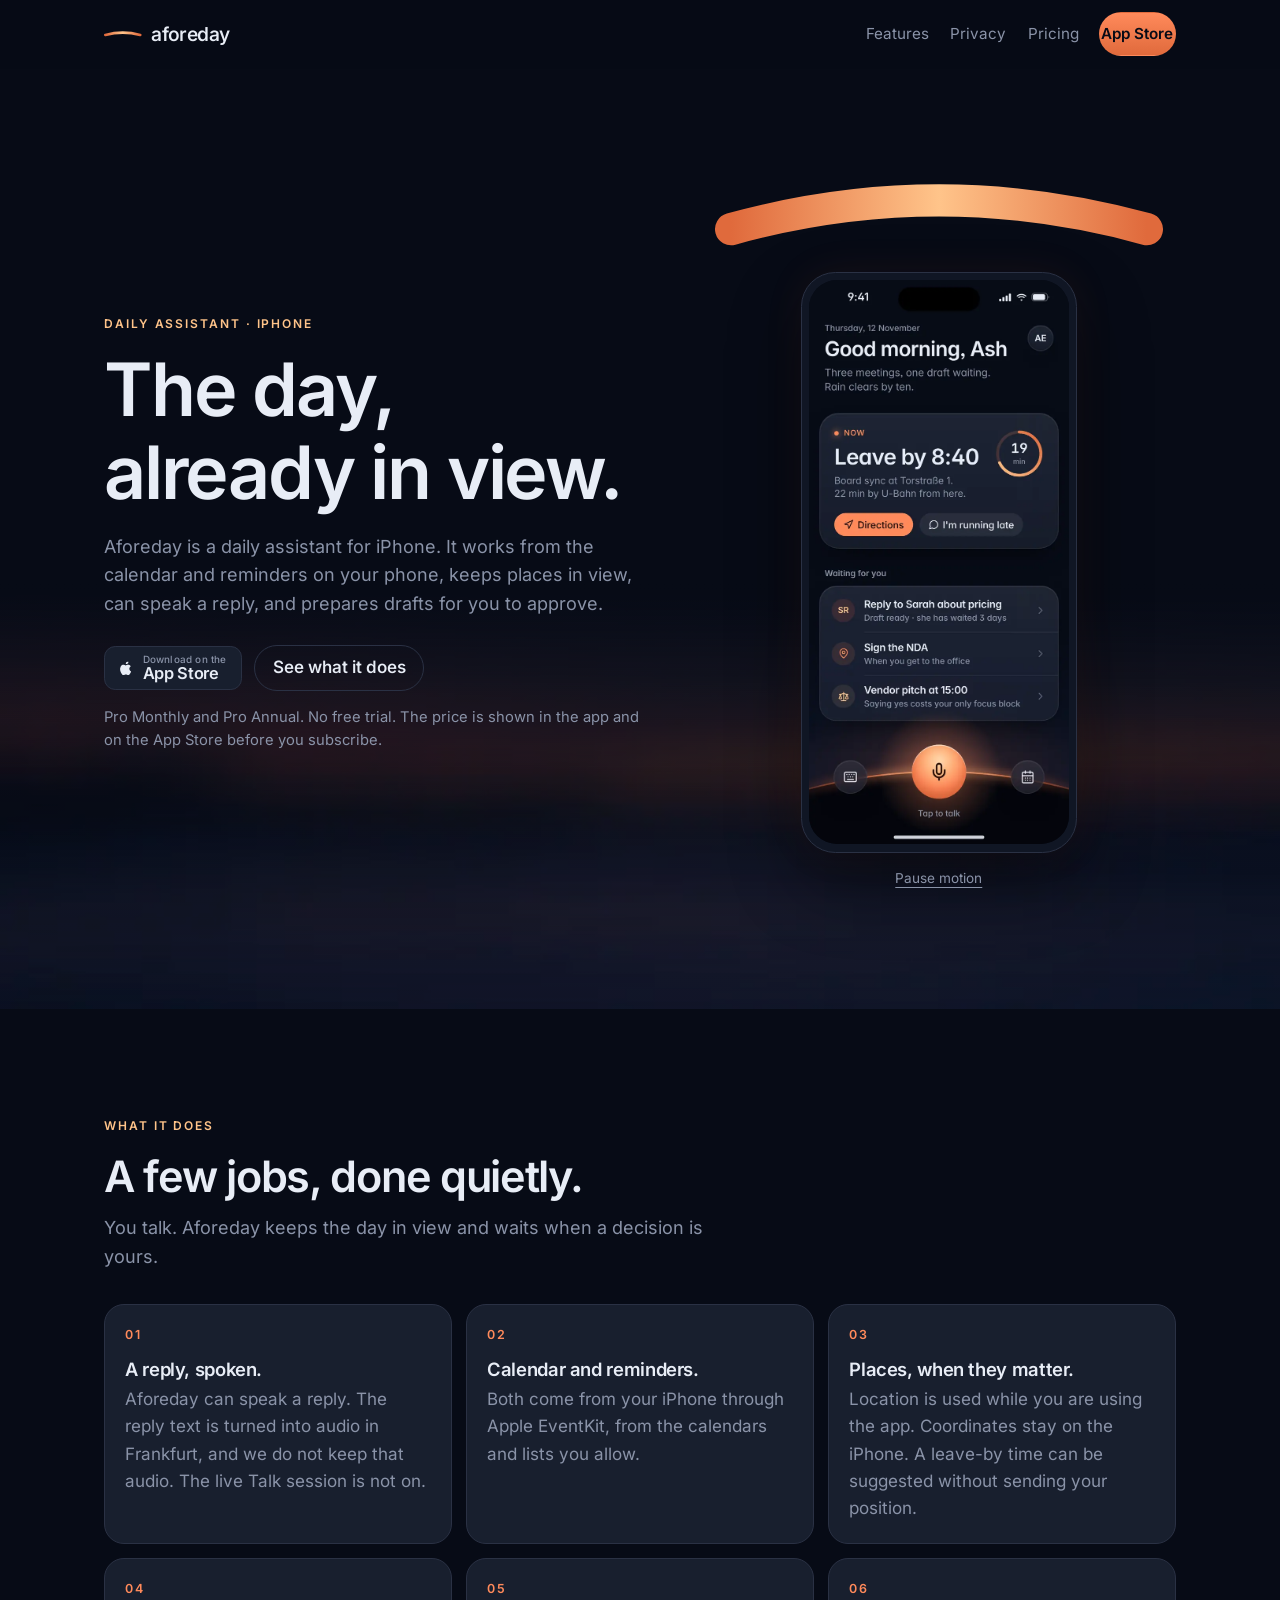
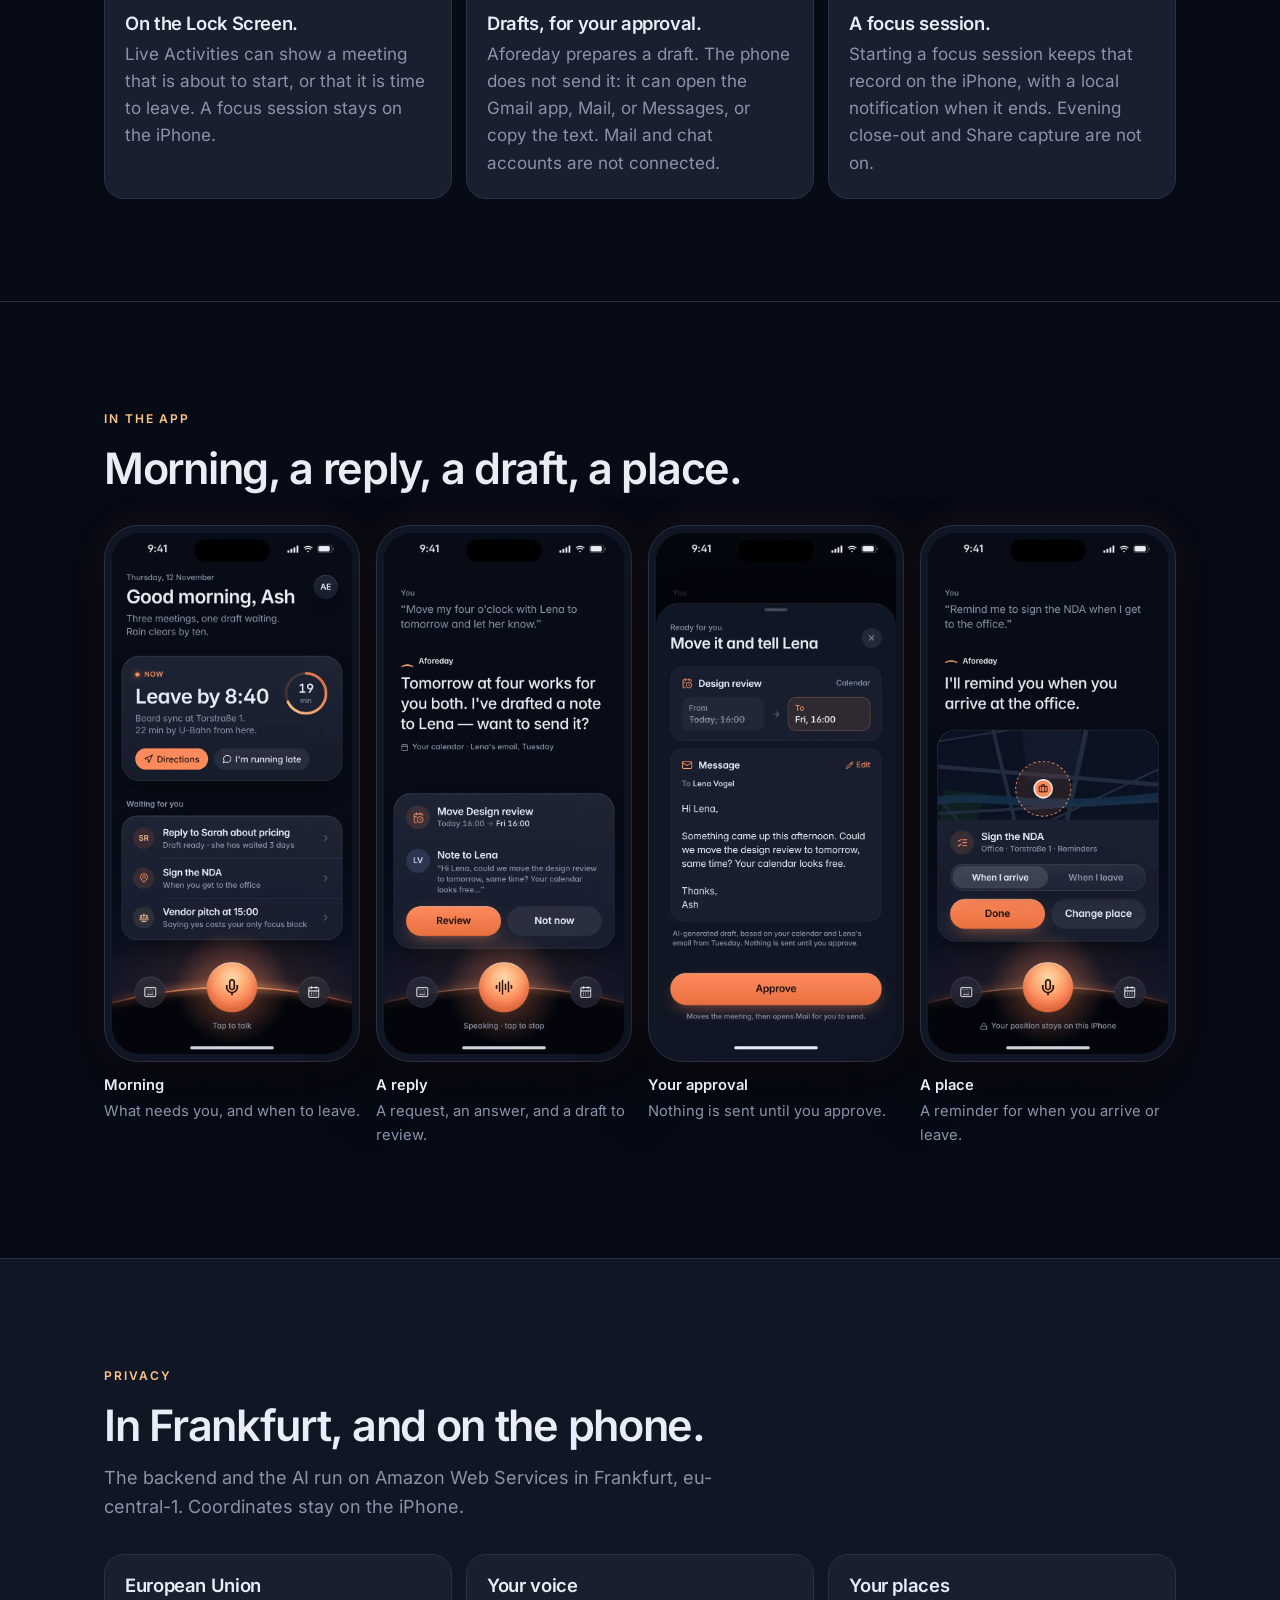
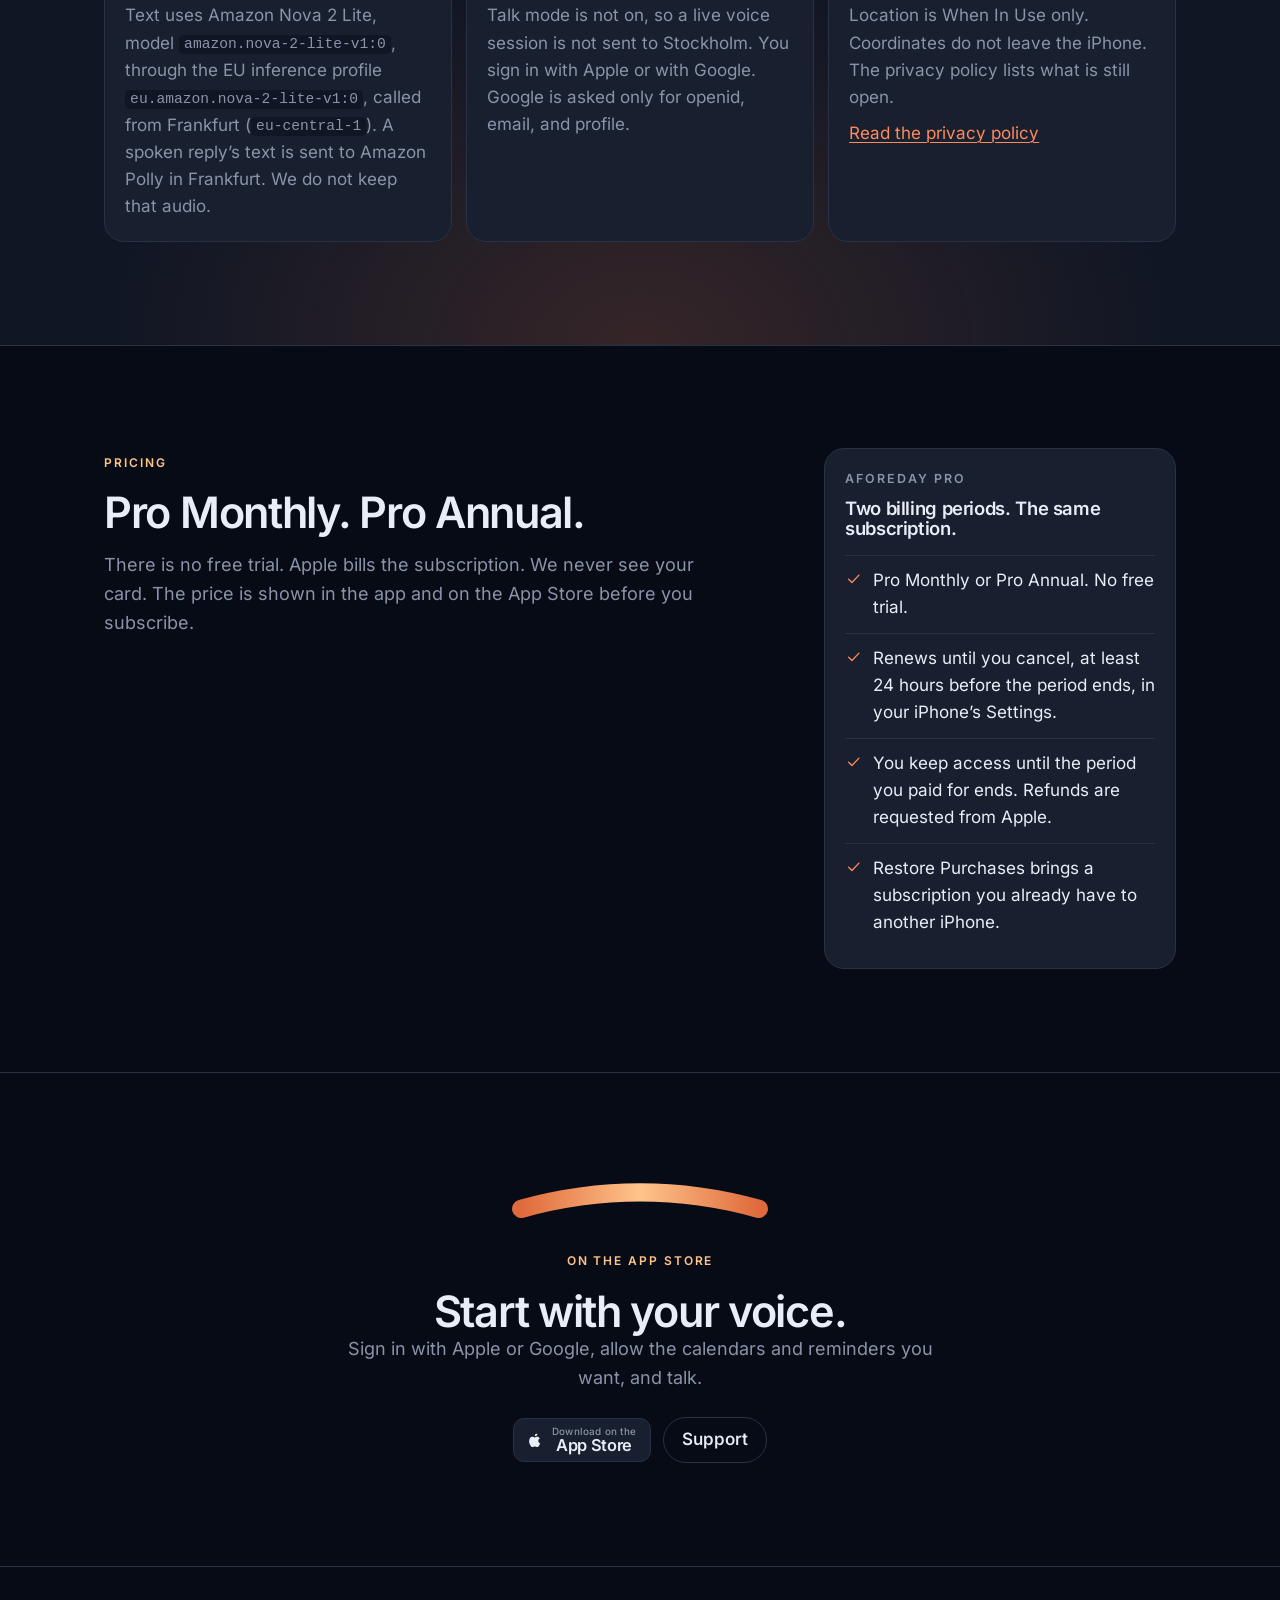
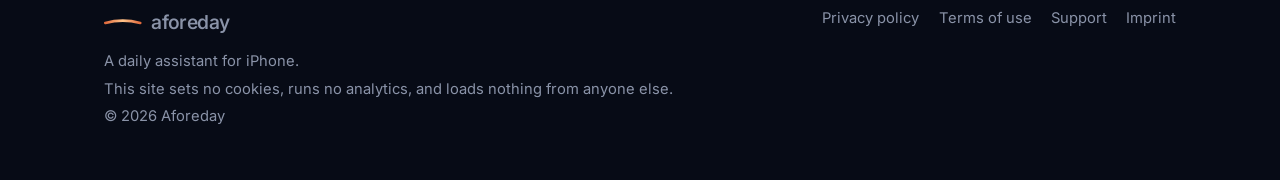
==== commit 6d56335c: "Apply the verified Horizon arc and the checked privacy facts. The mark uses the Horizon path and cor" ====
--- a/index.html
+++ b/index.html
@@ -3,12 +3,12 @@
 <head>
   <meta charset="utf-8">
   <meta name="viewport" content="width=device-width, initial-scale=1">
-  <title>Aforeday — a voice-first daily assistant</title>
-  <meta name="description" content="Aforeday is a voice-first daily assistant for iPhone. You talk to it. It works from your calendar and reminders, notices places, and prepares drafts for you to approve.">
+  <title>Aforeday — a daily assistant for iPhone</title>
+  <meta name="description" content="Aforeday works from the calendar and reminders on your iPhone, keeps places in view, can speak a reply, and prepares drafts for you to approve.">
   <meta name="theme-color" content="#070B16">
   <meta property="og:type" content="website">
-  <meta property="og:title" content="Aforeday — a voice-first daily assistant">
-  <meta property="og:description" content="Talk through the day ahead. Calendar and reminders on your iPhone, place-aware suggestions, and drafts that wait for you.">
+  <meta property="og:title" content="Aforeday — a daily assistant for iPhone">
+  <meta property="og:description" content="Calendar and reminders on your iPhone, place-aware suggestions, spoken replies, and drafts for you to approve.">
   <meta property="og:url" content="https://aforeday.com/">
   <meta property="og:image" content="https://aforeday.com/assets/og.jpg">
   <meta property="og:image:width" content="1200">
@@ -29,9 +29,7 @@
     <defs>
       <linearGradient id="horizon-arc" x1="0" y1="0" x2="1" y2="0">
         <stop offset="0" stop-color="#E06A3C"/>
-        <stop offset="0.35" stop-color="#FF8A5B"/>
         <stop offset="0.5" stop-color="#FFC48A"/>
-        <stop offset="0.65" stop-color="#FF8A5B"/>
         <stop offset="1" stop-color="#E06A3C"/>
       </linearGradient>
     </defs>
@@ -40,7 +38,7 @@
   <header class="site-header">
     <div class="wrap">
       <a class="brand" href="./" aria-label="aforeday home">
-        <svg class="brand-mark" viewBox="0 0 32 32" aria-hidden="true"><path d="M5 21Q16 8 27 21" fill="none" stroke="url(#horizon-arc)" stroke-width="2.6" stroke-linecap="round"/></svg>
+        <svg class="brand-mark" viewBox="0 0 1000 200" aria-hidden="true"><path d="M 36 132 Q 500 4 964 132" fill="none" stroke="url(#horizon-arc)" stroke-width="72" stroke-linecap="round" stroke-linejoin="round"/></svg>
         <span>aforeday</span>
       </a>
       <nav class="nav" aria-label="Main">
@@ -57,9 +55,9 @@
       <div class="hero-sky" aria-hidden="true"></div>
       <div class="wrap">
         <div class="hero-copy">
-          <p class="eyebrow">Voice first · iPhone</p>
-          <h1 id="hero-title">Talk through the day ahead.</h1>
-          <p class="lede">Aforeday is a voice-first daily assistant. You talk to it. Text is there when you want it. It works from the calendar and reminders on your iPhone, notices places, and prepares drafts for you to approve.</p>
+          <p class="eyebrow">Daily assistant · iPhone</p>
+          <h1 id="hero-title">The day, already in view.</h1>
+          <p class="lede">Aforeday is a daily assistant for iPhone. It works from the calendar and reminders on your phone, keeps places in view, can speak a reply, and prepares drafts for you to approve.</p>
           <div class="actions">
             <a class="store-badge" href="https://apps.apple.com/app/id6804468993">
               <svg viewBox="0 0 18 18" aria-hidden="true" fill="currentColor"><path d="M13.2 9.4c0-1.8 1.5-2.7 1.6-2.8-0.9-1.3-2.2-1.4-2.7-1.5-1.1-0.1-2.2.7-2.8.7s-1.5-.7-2.4-.6c-1.2 0-2.4.7-3 1.9-1.3 2.2-.3 5.5.9 7.3.6.9 1.3 1.9 2.3 1.8.9 0 1.3-.6 2.4-.6s1.4.6 2.4.6 1.6-.9 2.2-1.8c.7-1 1-2 1-2.1-.1 0-1.9-.7-1.9-2.9zM11.5 4.2c.5-.6.8-1.4.7-2.2-.7 0-1.5.5-2 .1-.5.6-.9 1.5-.8 2.3.8.1 1.6-.4 2.1-1z"/></svg>
@@ -71,10 +69,8 @@
         </div>
 
         <div class="stage">
-          <!-- TODO(Ash): arc geometry is approximate. Replace with the path in Horizon.swift (apps/ios/Packages/DesignSystem) when that file can be read. -->
-          <svg class="horizon" viewBox="0 0 640 150" role="img" aria-label="A coral arc rising over the horizon">
-            <path class="horizon-arc" d="M36 118Q320 18 604 118" fill="none" stroke="url(#horizon-arc)" stroke-width="14" stroke-linecap="round"/>
-            <path d="M8 128H632" fill="none" stroke="#2A3144" stroke-width="1"/>
+          <svg class="horizon" viewBox="0 0 1000 200" role="img" aria-label="A coral arc rising over the horizon">
+            <path class="horizon-arc" d="M 36 132 Q 500 4 964 132" fill="none" stroke="url(#horizon-arc)" stroke-width="72" stroke-linecap="round" stroke-linejoin="round"/>
           </svg>
           <div class="device">
             <div class="screen" data-cycle>
@@ -110,8 +106,8 @@
         <div class="cards">
           <article class="card reveal">
             <span class="index">01</span>
-            <h3>You talk. Text can wait.</h3>
-            <p>Tap to talk. Typing is optional. The recording and the speech recognition stay on your iPhone, and the audio is not uploaded.</p>
+            <h3>A reply, spoken.</h3>
+            <p>Aforeday can speak a reply. The reply text is turned into audio in Frankfurt, and we do not keep that audio. The live Talk session is not on.</p>
           </article>
           <article class="card reveal" style="--delay: 40ms">
             <span class="index">02</span>
@@ -121,22 +117,22 @@
           <article class="card reveal" style="--delay: 80ms">
             <span class="index">03</span>
             <h3>Places, when they matter.</h3>
-            <p>Location-aware reminders and suggestions: a nudge when you arrive or leave, and when it is time to go.</p>
+            <p>Location is used while you are using the app. Coordinates stay on the iPhone. A leave-by time can be suggested without sending your position.</p>
           </article>
           <article class="card reveal">
             <span class="index">04</span>
             <h3>On the Lock Screen.</h3>
-            <p>Dynamic Island and Live Activities keep something time-sensitive in view, such as when to leave or a focus session that is running.</p>
+            <p>Live Activities can show a meeting that is about to start, or that it is time to leave. A focus session stays on the iPhone.</p>
           </article>
           <article class="card reveal" style="--delay: 40ms">
             <span class="index">05</span>
             <h3>Drafts, for your approval.</h3>
-            <p>Aforeday prepares a draft and stops there. You approve it. The screen says nothing is sent until you do.</p>
+            <p>Aforeday prepares a draft. The phone does not send it: it can open the Gmail app, Mail, or Messages, or copy the text. Mail and chat accounts are not connected.</p>
           </article>
           <article class="card reveal" style="--delay: 80ms">
             <span class="index">06</span>
-            <h3>Focus, then the evening.</h3>
-            <p>A focus session for a block of time, and an evening close-out when the day is done. The share extension lets another app hand something to Aforeday.</p>
+            <h3>A focus session.</h3>
+            <p>Starting a focus session keeps that record on the iPhone, with a local notification when it ends. Evening close-out and Share capture are not on.</p>
           </article>
         </div>
       </div>
@@ -165,7 +161,7 @@
                    sizes="(min-width: 64rem) 16rem, 72vw" width="660" height="1435" loading="lazy"
                    alt="A spoken request to move a four o’clock meeting, Aforeday’s spoken reply, and a draft offered for review.">
             </div></div>
-            <figcaption><strong>A reply</strong> You speak. Aforeday answers, and offers a draft.</figcaption>
+            <figcaption><strong>A reply</strong> A request, an answer, and a draft to review.</figcaption>
           </figure>
           <figure>
             <div class="device"><div class="screen">
@@ -195,20 +191,20 @@
           <div class="section-head reveal">
             <p class="eyebrow">Privacy</p>
             <h2 id="privacy-title">In Frankfurt, and on the phone.</h2>
-            <p class="lede">The backend and the AI run on Amazon Web Services in Frankfurt, eu-central-1. The microphone recording does not.</p>
+            <p class="lede">The backend and the AI run on Amazon Web Services in Frankfurt, eu-central-1. Coordinates stay on the iPhone.</p>
           </div>
           <div class="principles">
             <article class="card reveal">
               <h3>European Union</h3>
-              <p>Servers and AI run in Frankfurt. AI uses Amazon Bedrock. A spoken reply’s text is sent to Amazon Polly there, to be turned into audio. Neither Polly nor we store that audio. If Polly fails, the iPhone speaks with its own voice.</p>
+              <p>Text uses Amazon Nova 2 Lite, model <code>amazon.nova-2-lite-v1:0</code>, through the EU inference profile <code>eu.amazon.nova-2-lite-v1:0</code>, called from Frankfurt (<code>eu-central-1</code>). A spoken reply’s text is sent to Amazon Polly in Frankfurt. We do not keep that audio.</p>
             </article>
             <article class="card reveal" style="--delay: 60ms">
               <h3>Your voice</h3>
-              <p>Speech recognition stays on the iPhone. The audio itself is not uploaded. You sign in with Apple or with Google. Google is asked only for openid, email, and profile.</p>
+              <p>Talk mode is not on, so a live voice session is not sent to Stockholm. You sign in with Apple or with Google. Google is asked only for openid, email, and profile.</p>
             </article>
             <article class="card reveal" style="--delay: 120ms">
               <h3>Your places</h3>
-              <p>Location is used for place-based reminders and suggestions. The privacy policy says what we could confirm, and what still needs a check against the app.</p>
+              <p>Location is When In Use only. Coordinates do not leave the iPhone. The privacy policy lists what is still open.</p>
               <p><a href="privacy.html">Read the privacy policy</a></p>
             </article>
           </div>
@@ -238,8 +234,8 @@
 
     <section class="section close" aria-labelledby="close-title">
       <div class="wrap">
-        <svg class="horizon" viewBox="0 0 640 150" aria-hidden="true">
-          <path class="horizon-arc" d="M36 118Q320 18 604 118" fill="none" stroke="url(#horizon-arc)" stroke-width="14" stroke-linecap="round"/>
+        <svg class="horizon" viewBox="0 0 1000 200" aria-hidden="true">
+          <path class="horizon-arc" d="M 36 132 Q 500 4 964 132" fill="none" stroke="url(#horizon-arc)" stroke-width="72" stroke-linecap="round" stroke-linejoin="round"/>
         </svg>
         <div class="reveal">
           <p class="eyebrow">On the App Store</p>
@@ -261,10 +257,10 @@
     <div class="wrap">
       <div>
         <a class="brand" href="./" aria-label="aforeday home">
-          <svg class="brand-mark" viewBox="0 0 32 32" aria-hidden="true"><path d="M5 21Q16 8 27 21" fill="none" stroke="url(#horizon-arc)" stroke-width="2.6" stroke-linecap="round"/></svg>
+          <svg class="brand-mark" viewBox="0 0 1000 200" aria-hidden="true"><path d="M 36 132 Q 500 4 964 132" fill="none" stroke="url(#horizon-arc)" stroke-width="72" stroke-linecap="round" stroke-linejoin="round"/></svg>
           <span>aforeday</span>
         </a>
-        <p>A voice-first daily assistant for iPhone.</p>
+        <p>A daily assistant for iPhone.</p>
         <p>This site sets no cookies, runs no analytics, and loads nothing from anyone else.</p>
         <p>© 2026 Aforeday</p>
       </div>
--- a/styles.css
+++ b/styles.css
@@ -184,7 +184,7 @@
   font-size: 1.2rem;
 }
 .brand:hover { color: var(--text); }
-.brand-mark { width: 1.7rem; height: 1.7rem; flex: none; }
+.brand-mark { width: 2.35rem; height: auto; flex: none; }
 
 .nav {
   display: flex;
@@ -496,12 +496,13 @@
 .doc li { margin: 0.35rem 0; }
 .doc li::marker { color: var(--accent-2); }
 .doc .meta { color: var(--text-2); font-size: 0.98rem; }
-.doc code {
+.doc code, .card code {
   font-family: ui-monospace, "SF Mono", Menlo, Consolas, monospace;
-  font-size: 0.9em;
+  font-size: 0.86em;
   background: var(--bg-2);
   padding: 0.1em 0.35em;
   border-radius: 0.3em;
+  overflow-wrap: anywhere;
 }
 
 .summary {
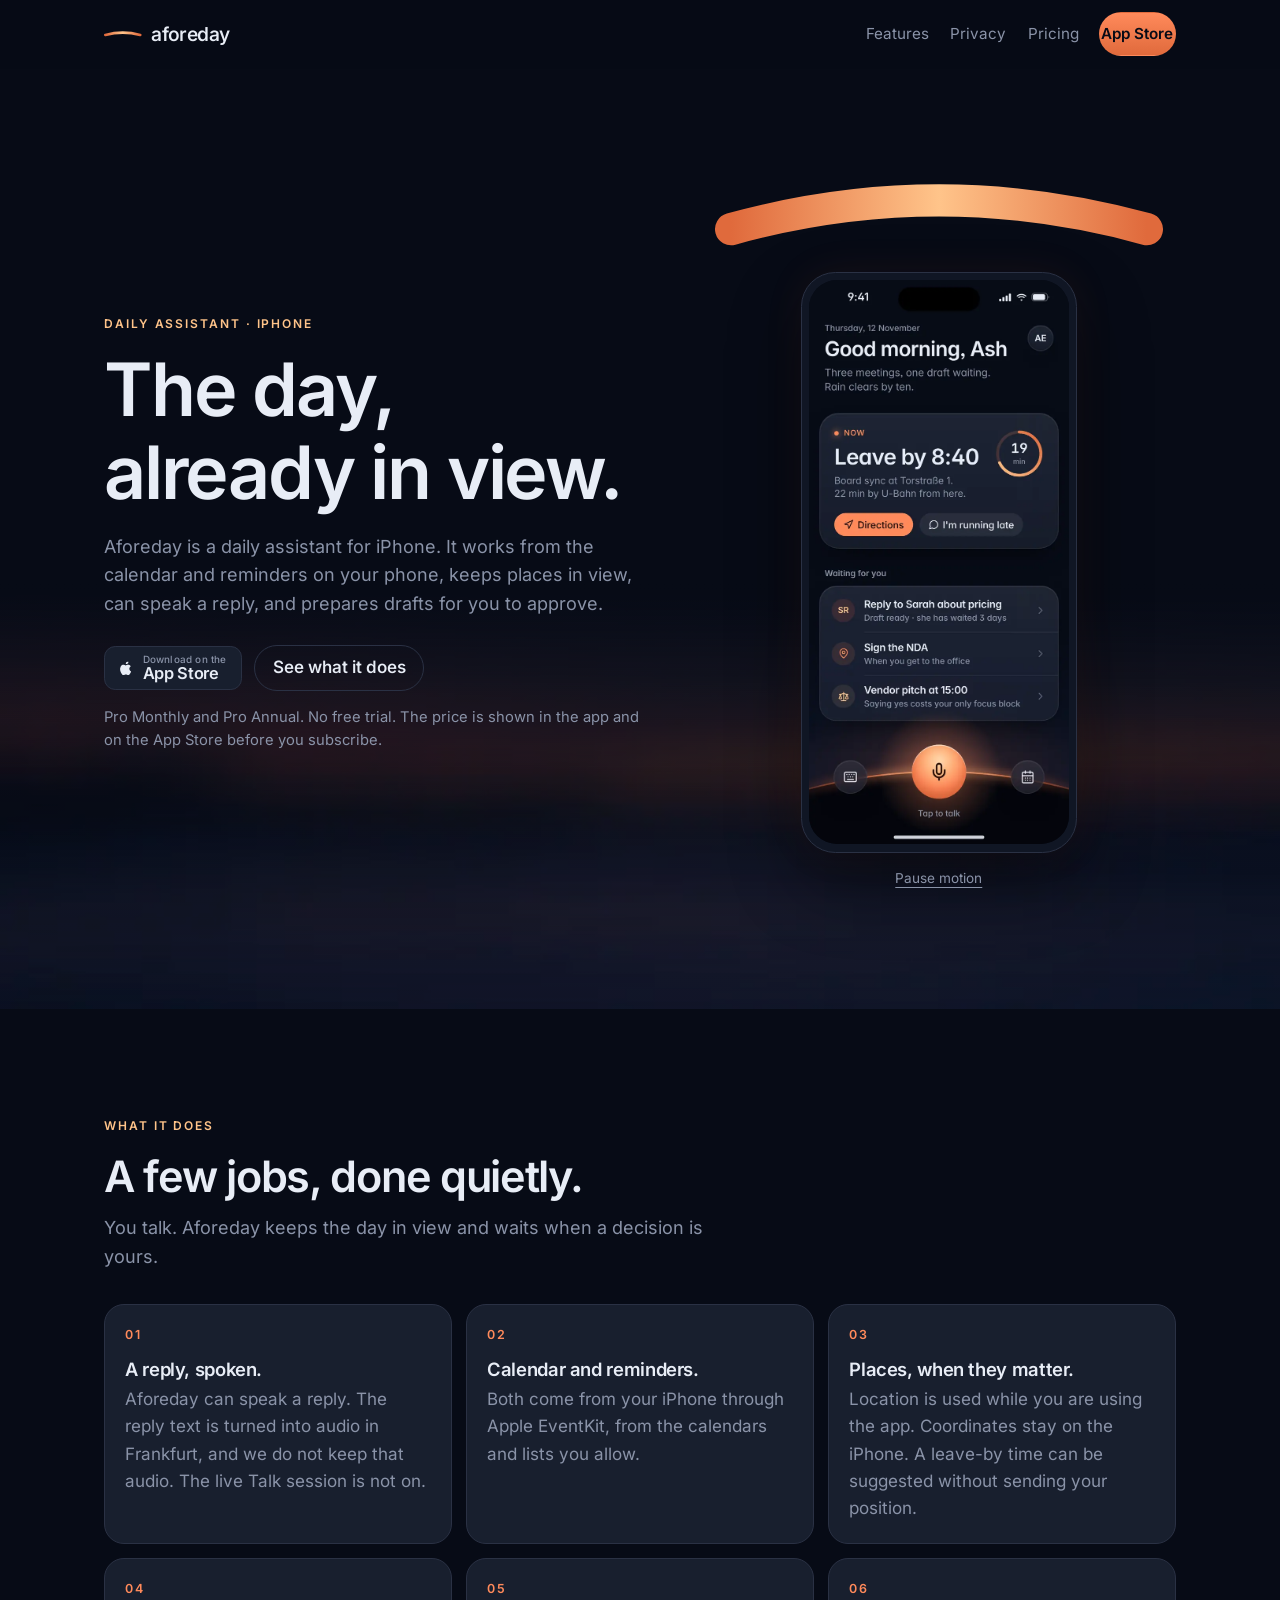
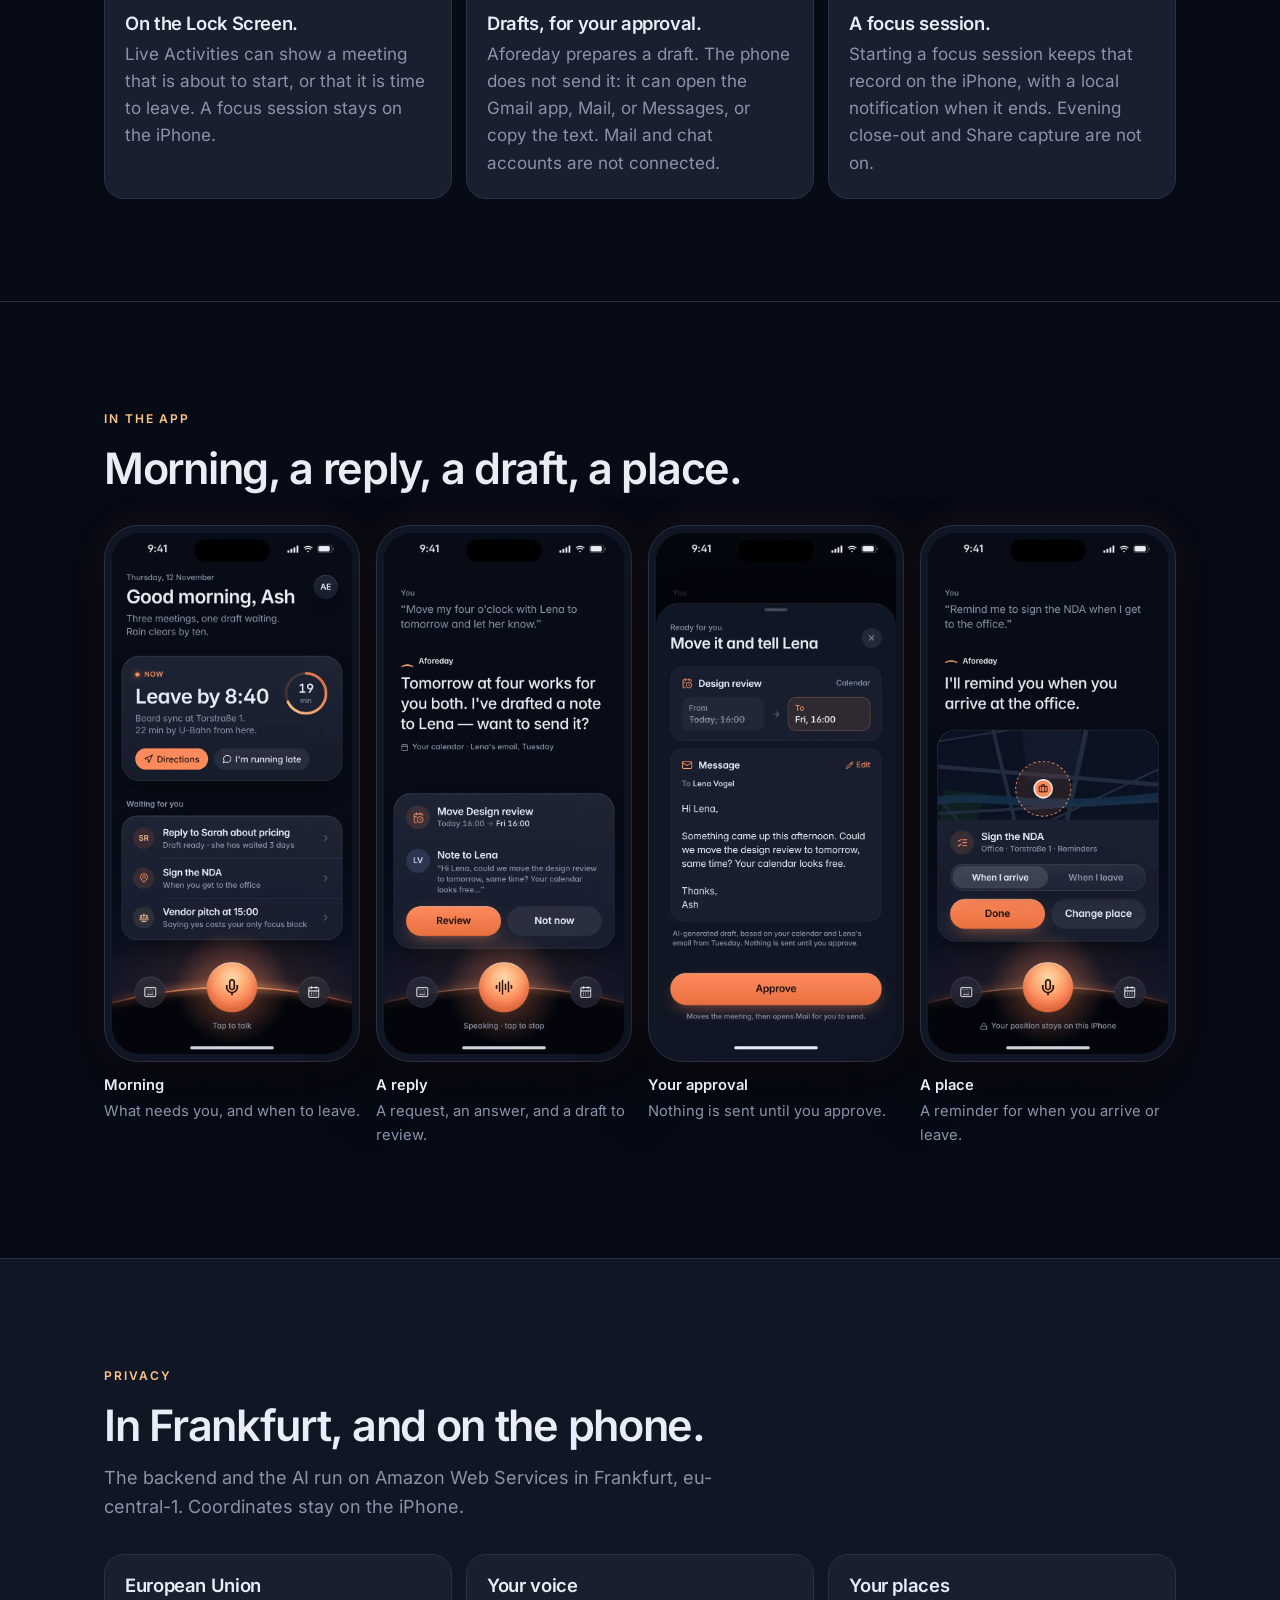
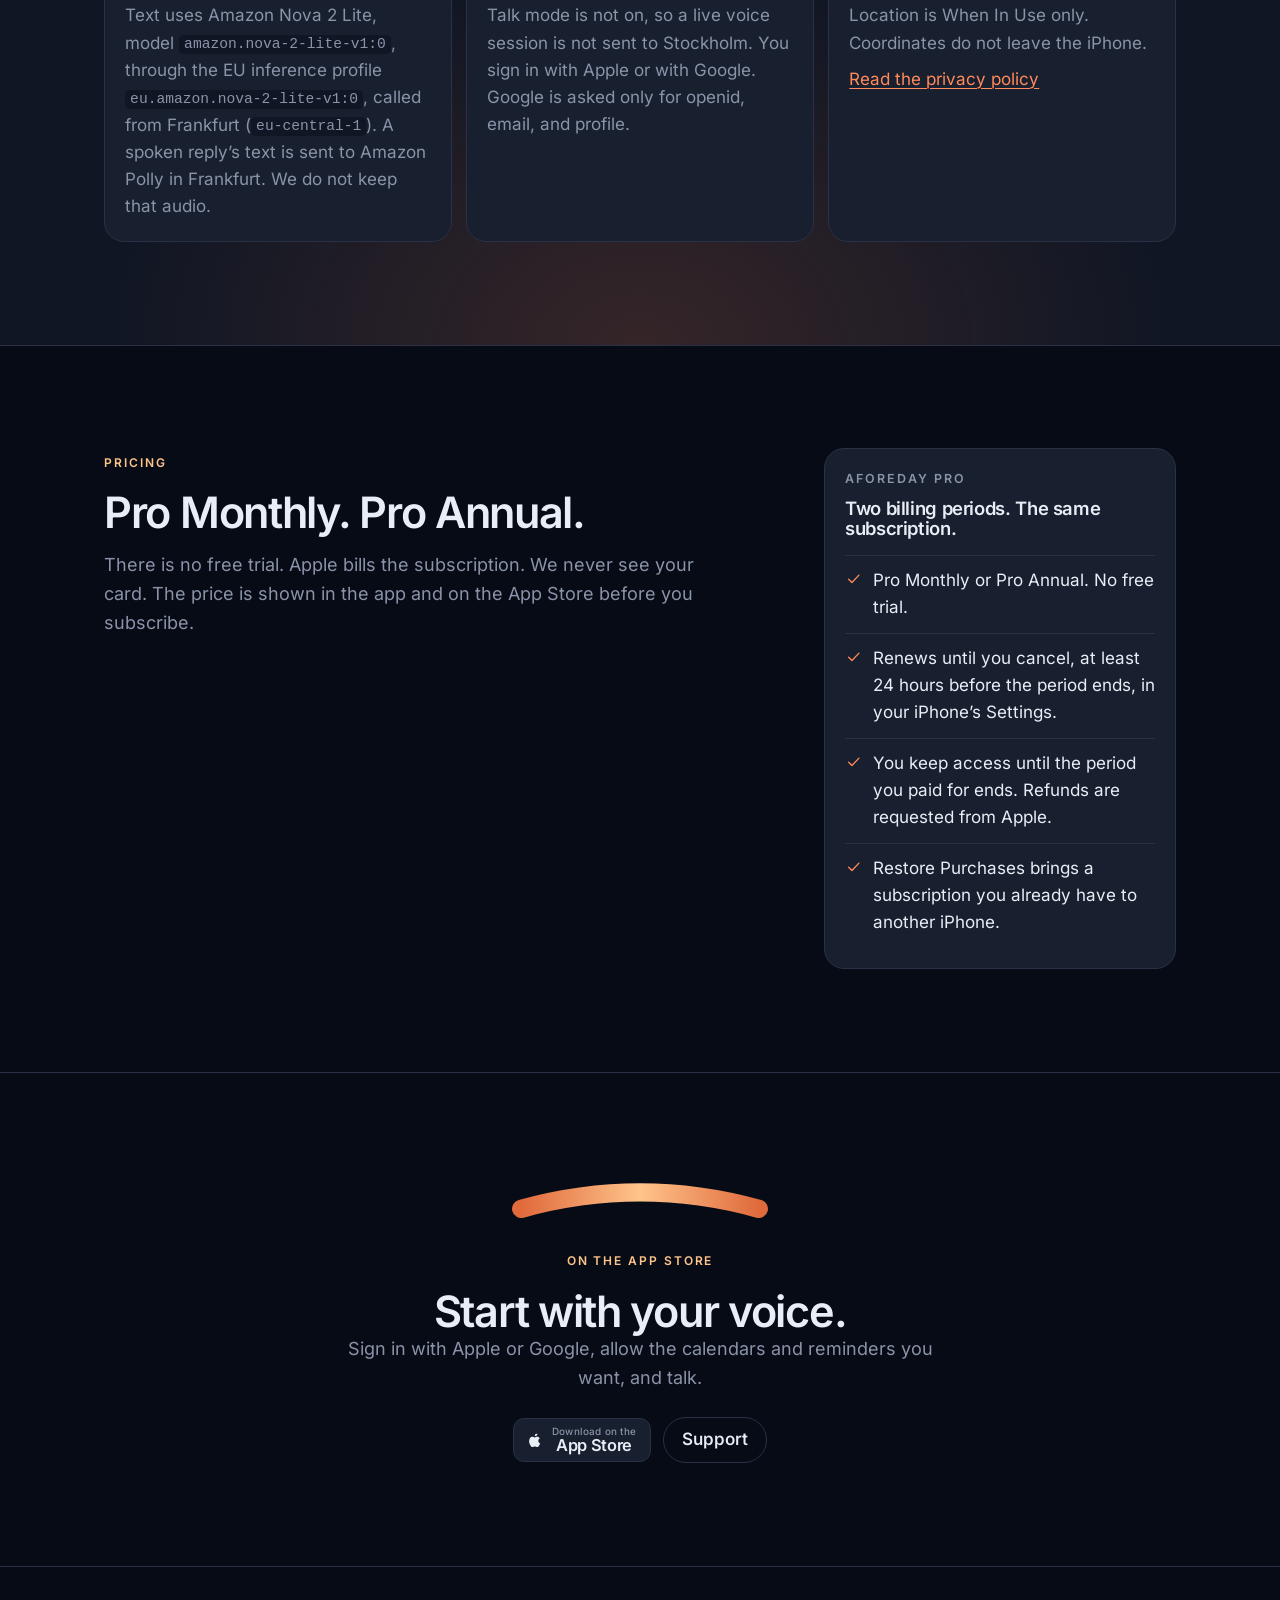
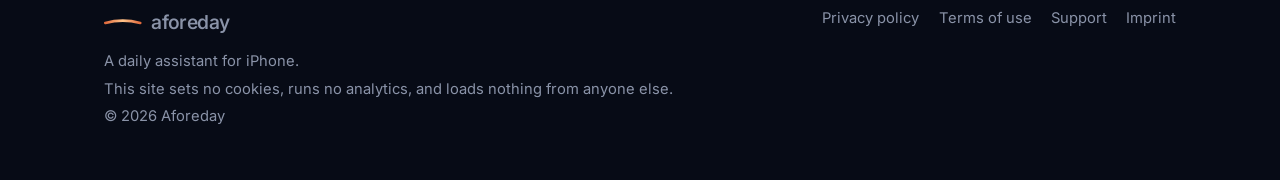
==== commit 1e944205: "Fill the last privacy gaps from the checked notes. Session tokens stay in the Keychain on this iPhon" ====
--- a/index.html
+++ b/index.html
@@ -204,7 +204,7 @@
             </article>
             <article class="card reveal" style="--delay: 120ms">
               <h3>Your places</h3>
-              <p>Location is When In Use only. Coordinates do not leave the iPhone. The privacy policy lists what is still open.</p>
+              <p>Location is When In Use only. Coordinates do not leave the iPhone.</p>
               <p><a href="privacy.html">Read the privacy policy</a></p>
             </article>
           </div>
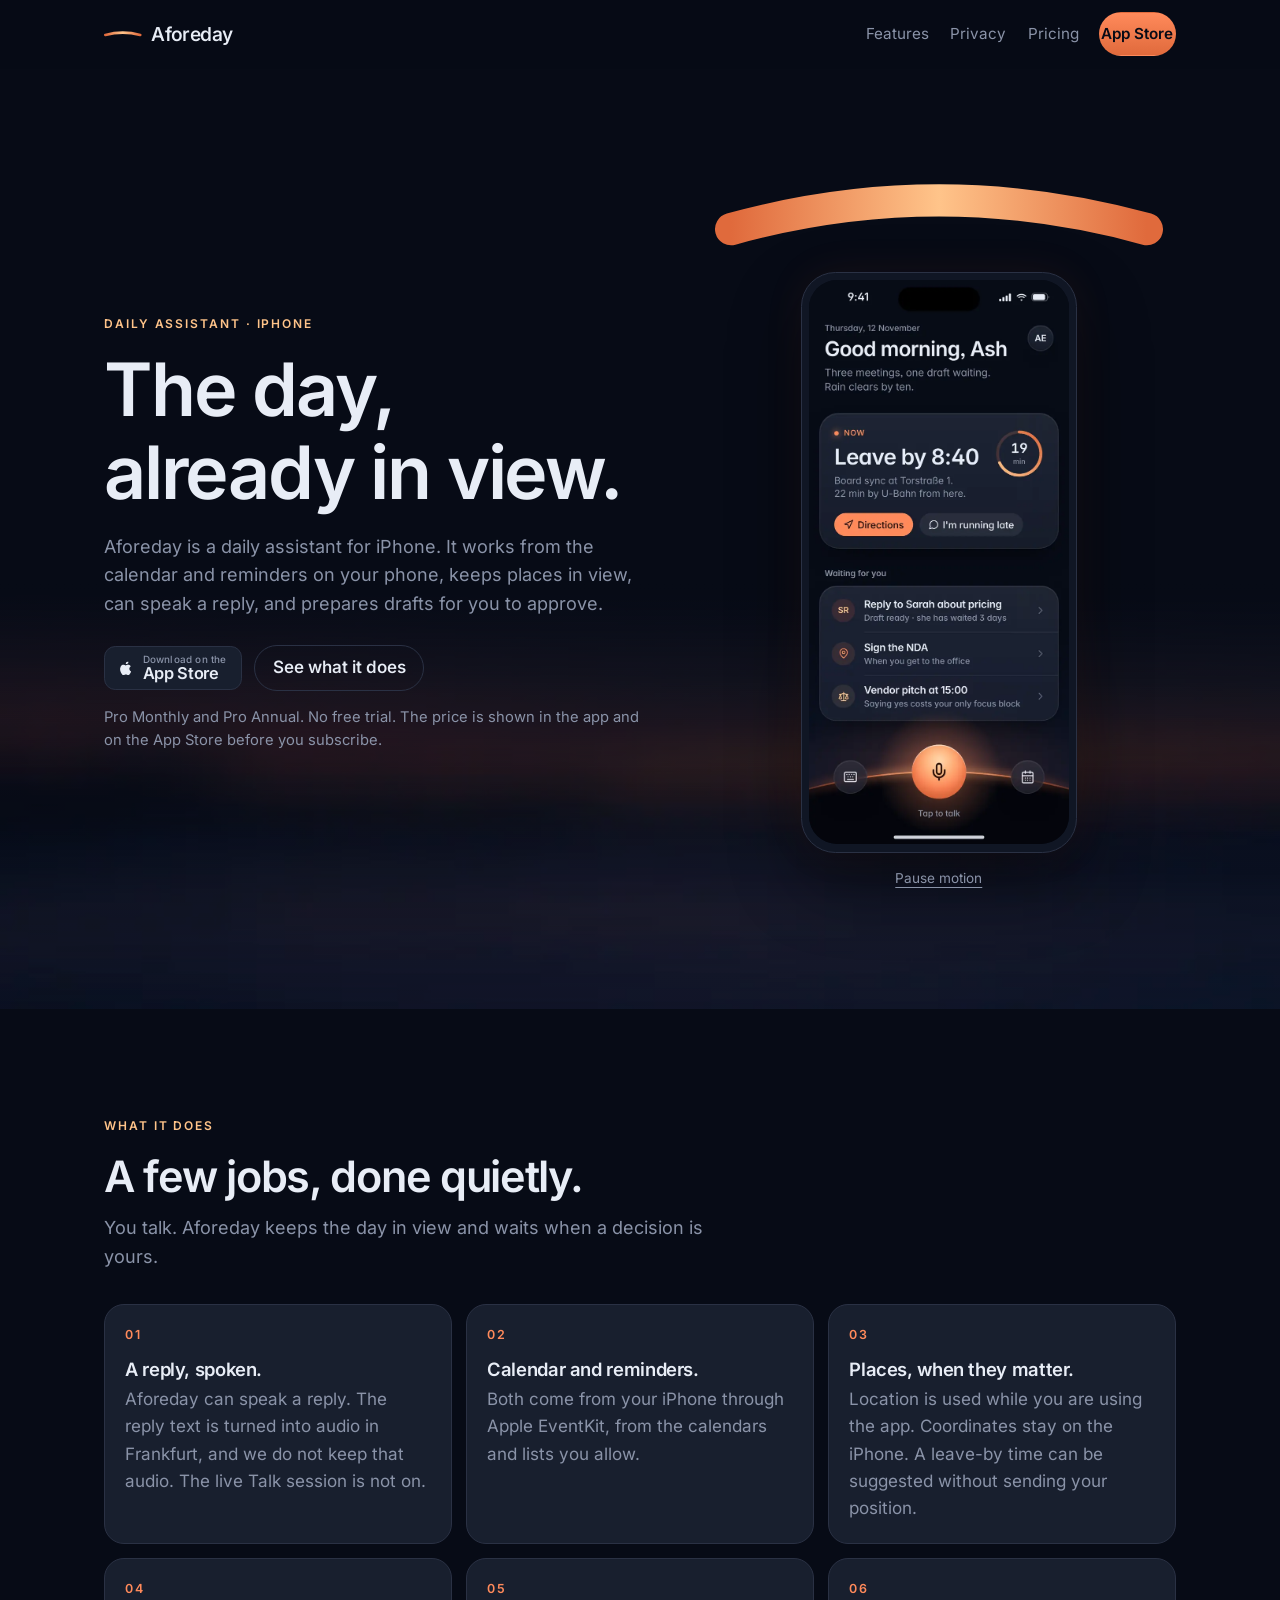
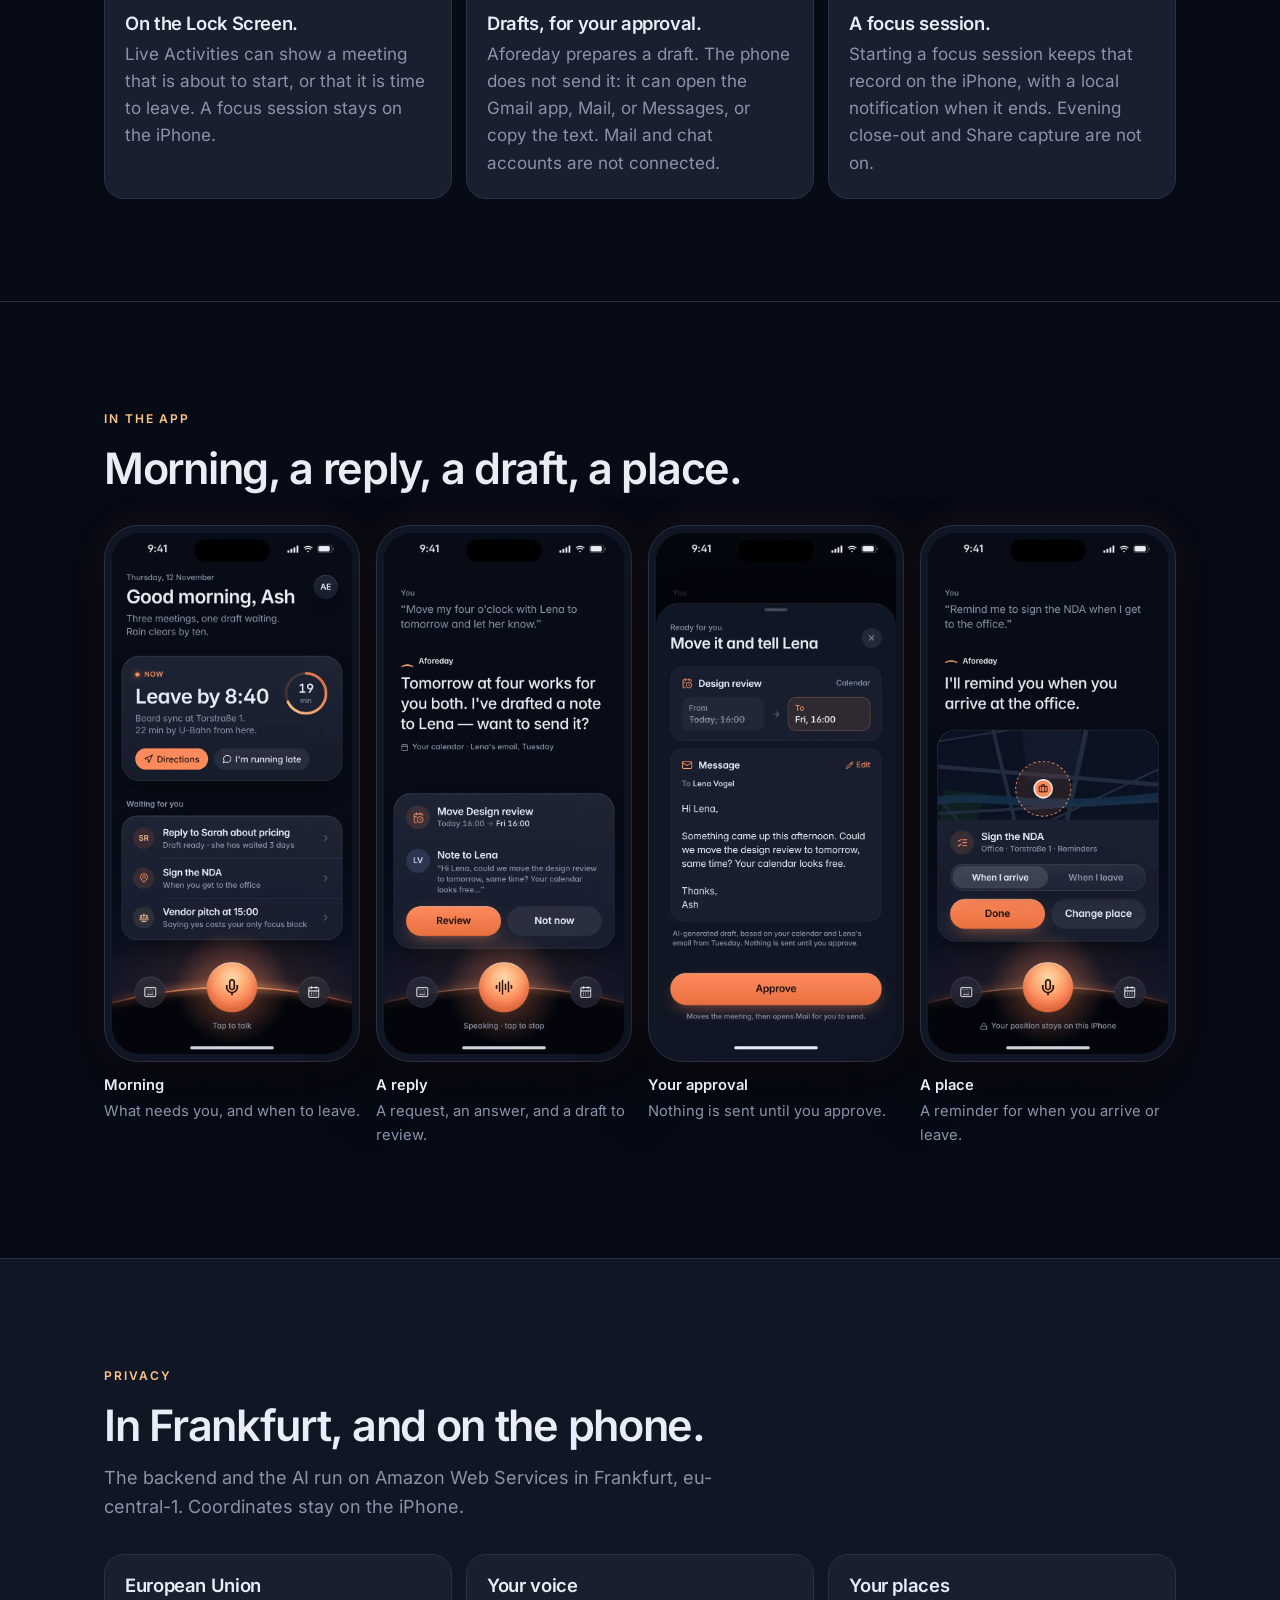
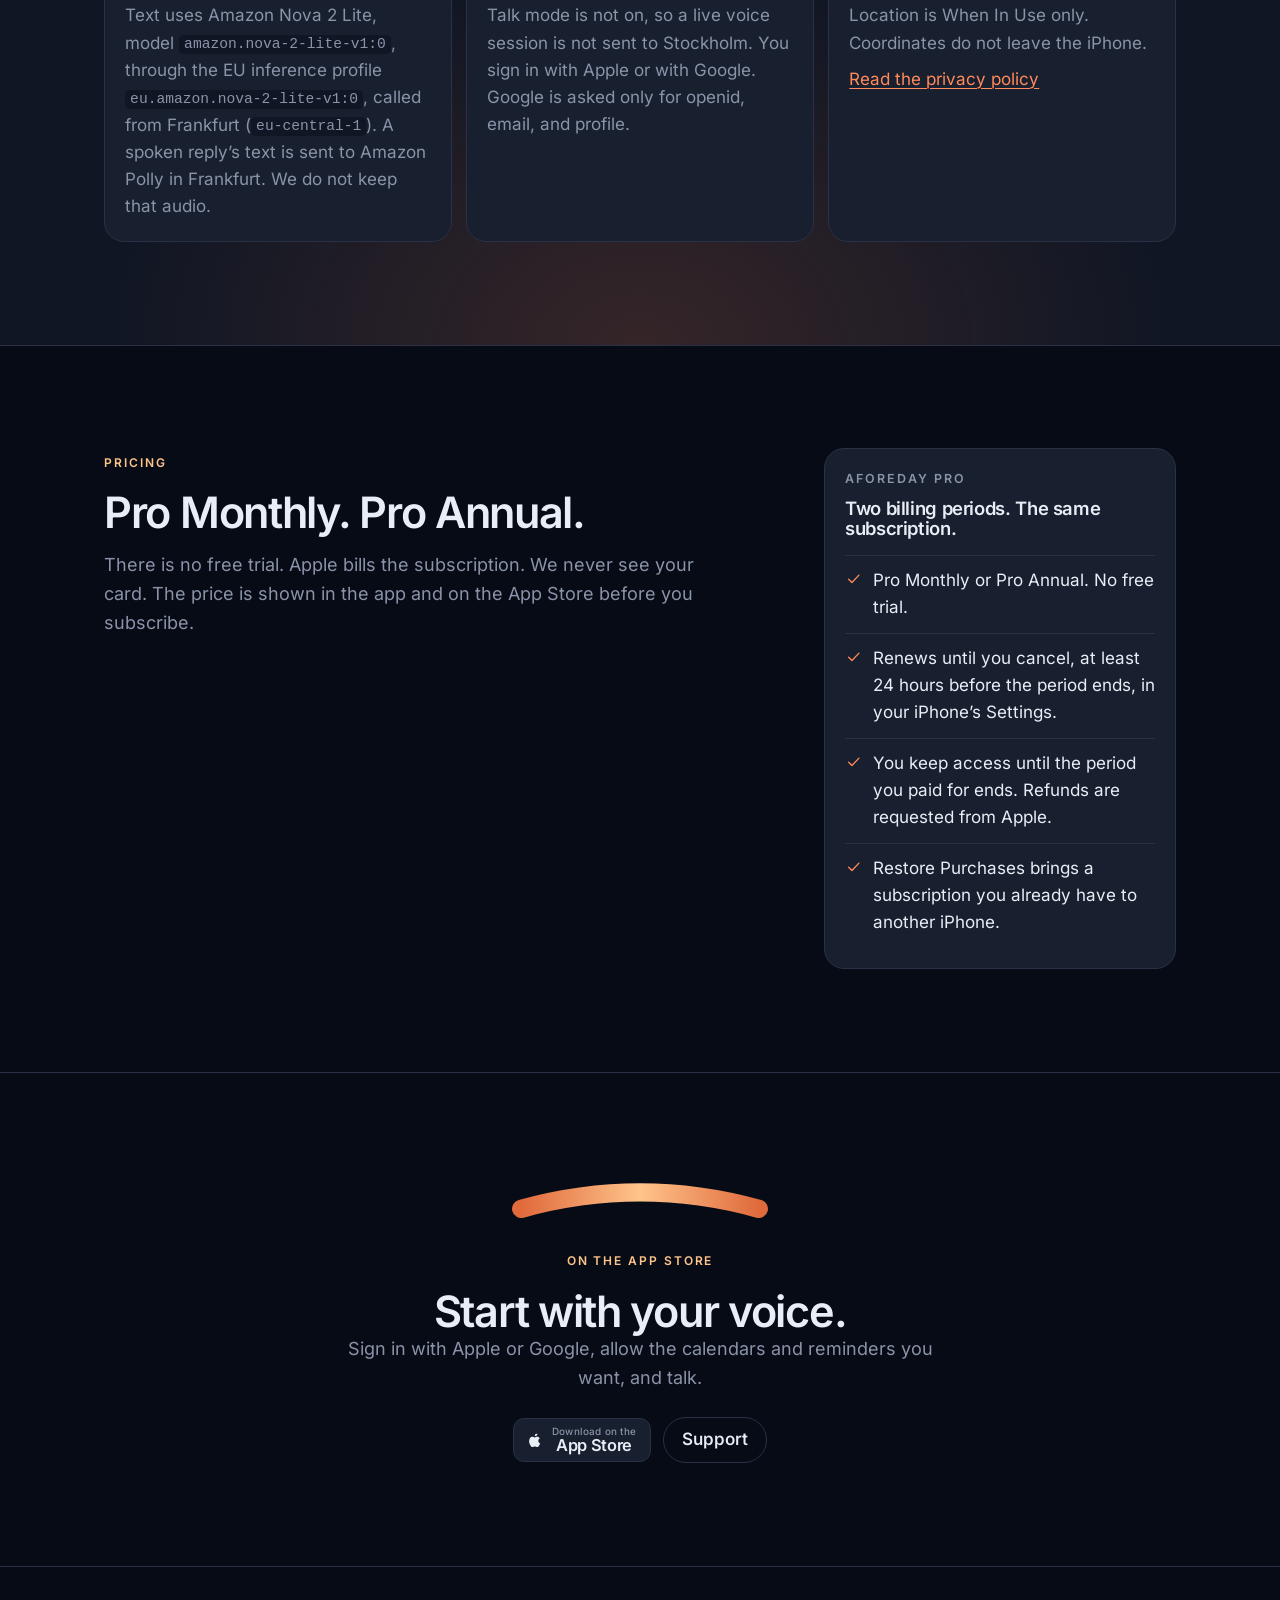
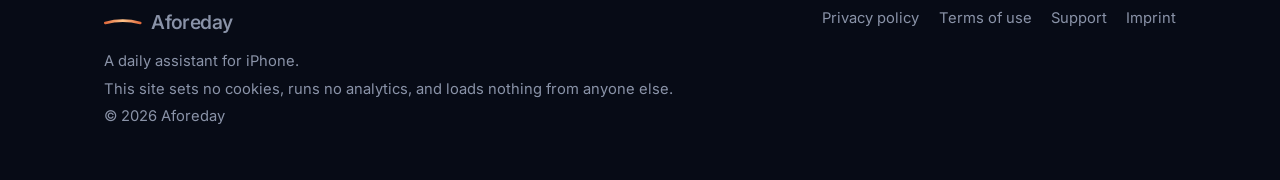
==== commit d78b2309: "Wordmark: Aforeday with a capital A (header, footer, social image) Co-authored-by: Cursor Agent <cur" ====
--- a/index.html
+++ b/index.html
@@ -39,7 +39,7 @@
     <div class="wrap">
       <a class="brand" href="./" aria-label="aforeday home">
         <svg class="brand-mark" viewBox="0 0 1000 200" aria-hidden="true"><path d="M 36 132 Q 500 4 964 132" fill="none" stroke="url(#horizon-arc)" stroke-width="72" stroke-linecap="round" stroke-linejoin="round"/></svg>
-        <span>aforeday</span>
+        <span>Aforeday</span>
       </a>
       <nav class="nav" aria-label="Main">
         <a href="#features" data-quiet>Features</a>
@@ -258,7 +258,7 @@
       <div>
         <a class="brand" href="./" aria-label="aforeday home">
           <svg class="brand-mark" viewBox="0 0 1000 200" aria-hidden="true"><path d="M 36 132 Q 500 4 964 132" fill="none" stroke="url(#horizon-arc)" stroke-width="72" stroke-linecap="round" stroke-linejoin="round"/></svg>
-          <span>aforeday</span>
+          <span>Aforeday</span>
         </a>
         <p>A daily assistant for iPhone.</p>
         <p>This site sets no cookies, runs no analytics, and loads nothing from anyone else.</p>
@@ -268,7 +268,7 @@
         <a href="privacy.html">Privacy policy</a>
         <a href="terms.html">Terms of use</a>
         <a href="support.html">Support</a>
-        <a href="imprint.html">Imprint</a>
+        <a href="imprint.html" rel="nofollow">Imprint</a>
       </nav>
     </div>
   </footer>
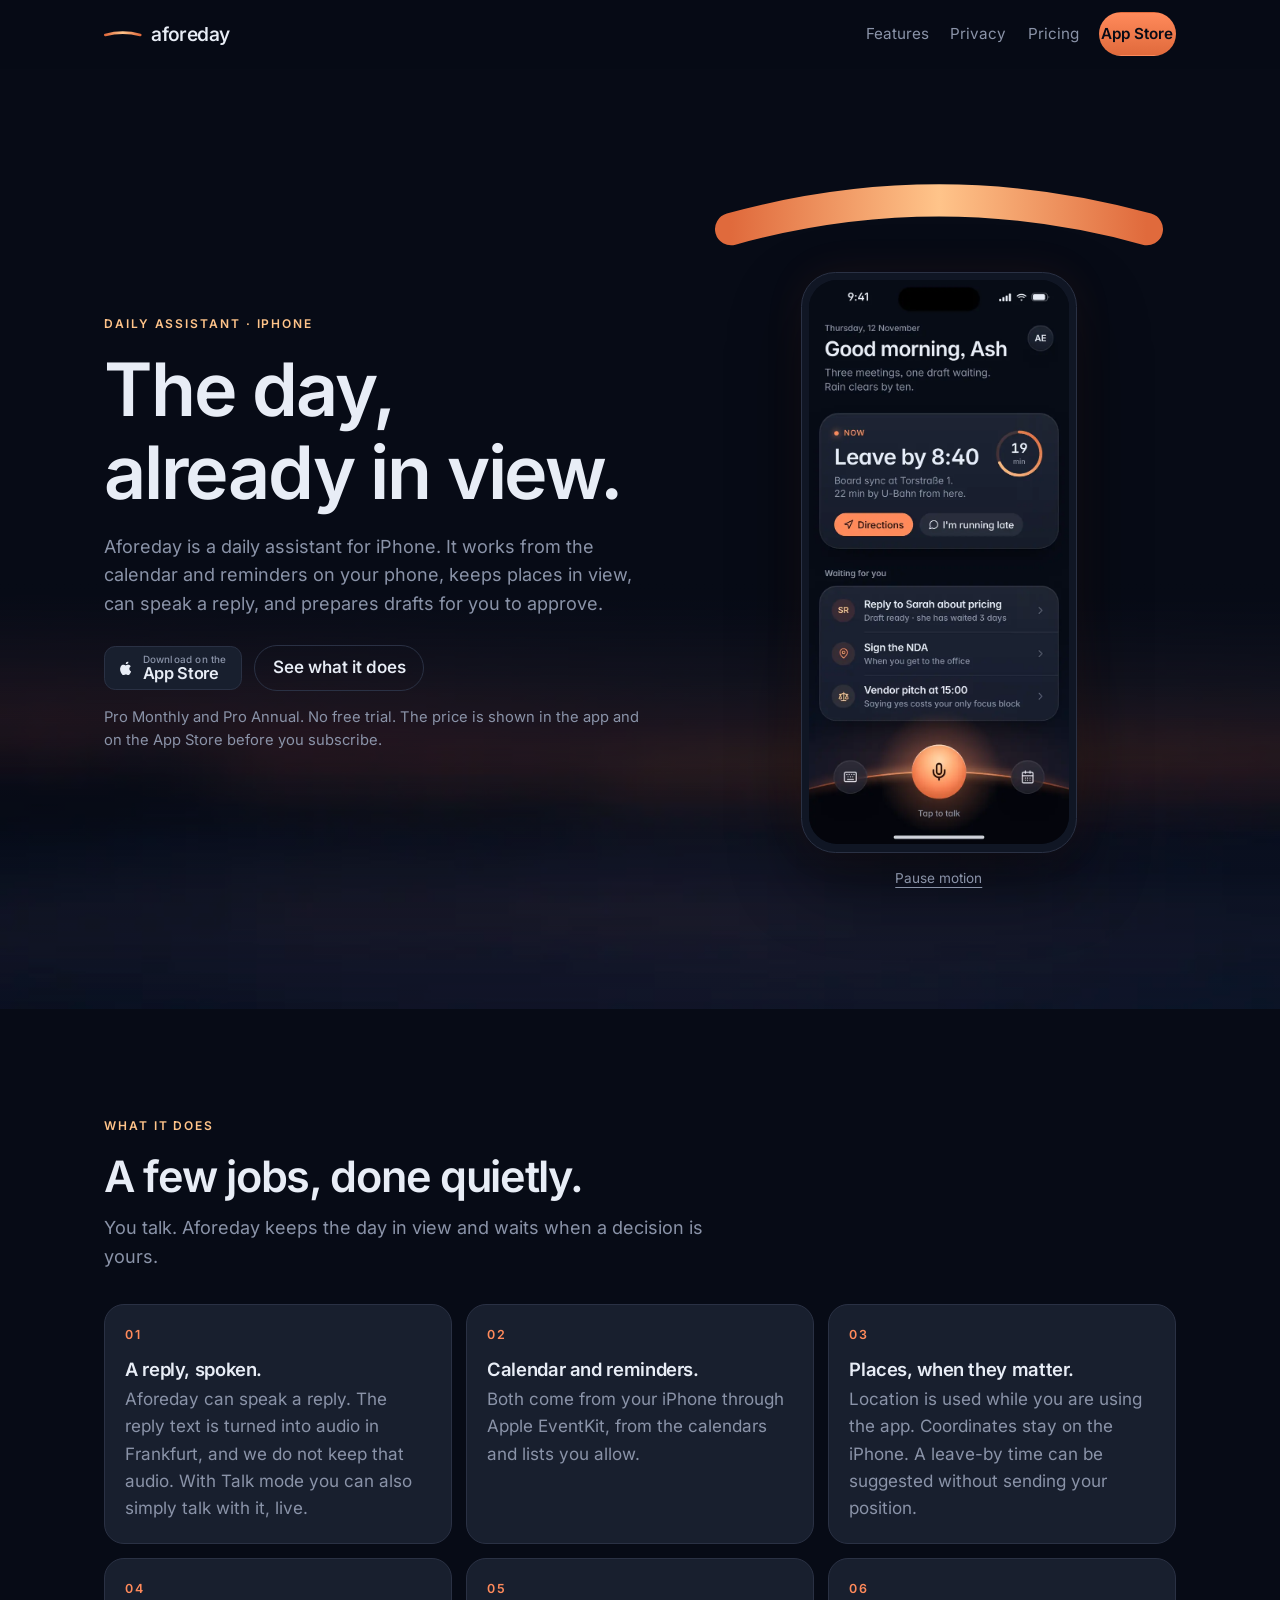
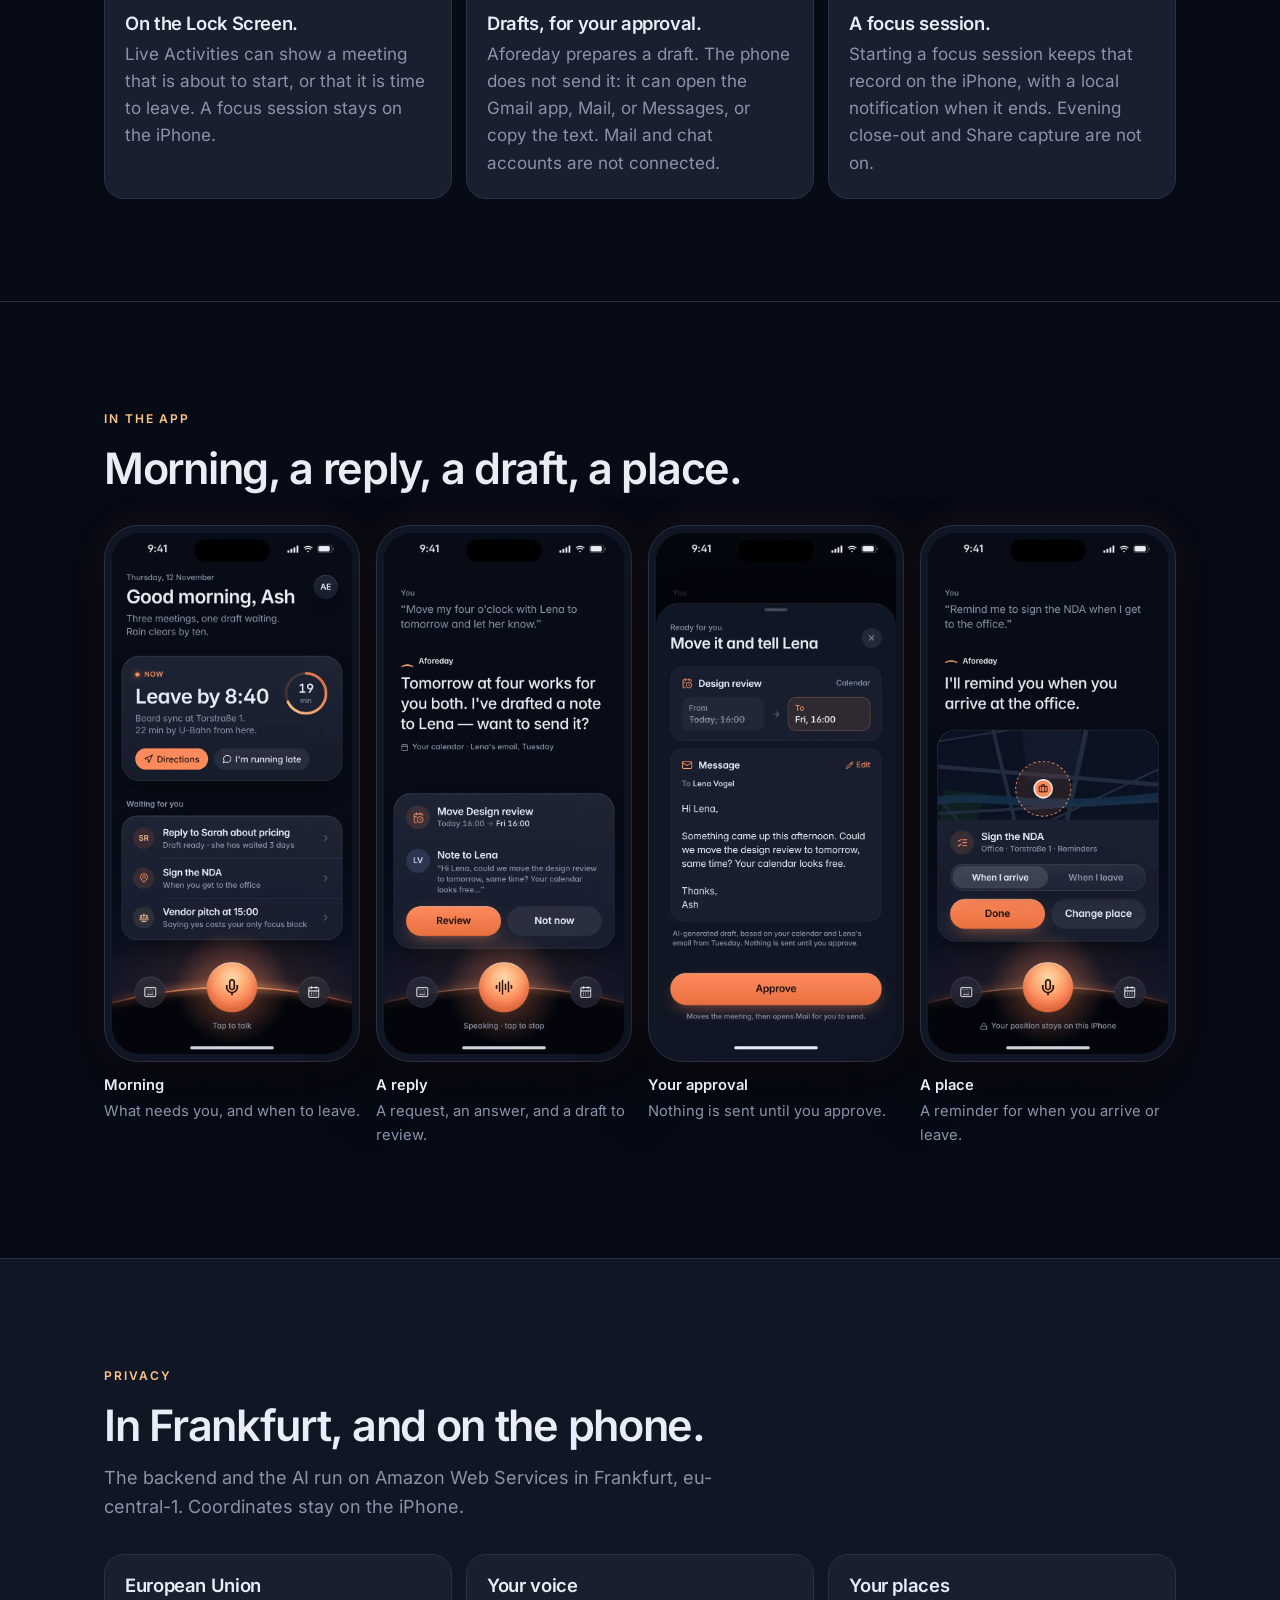
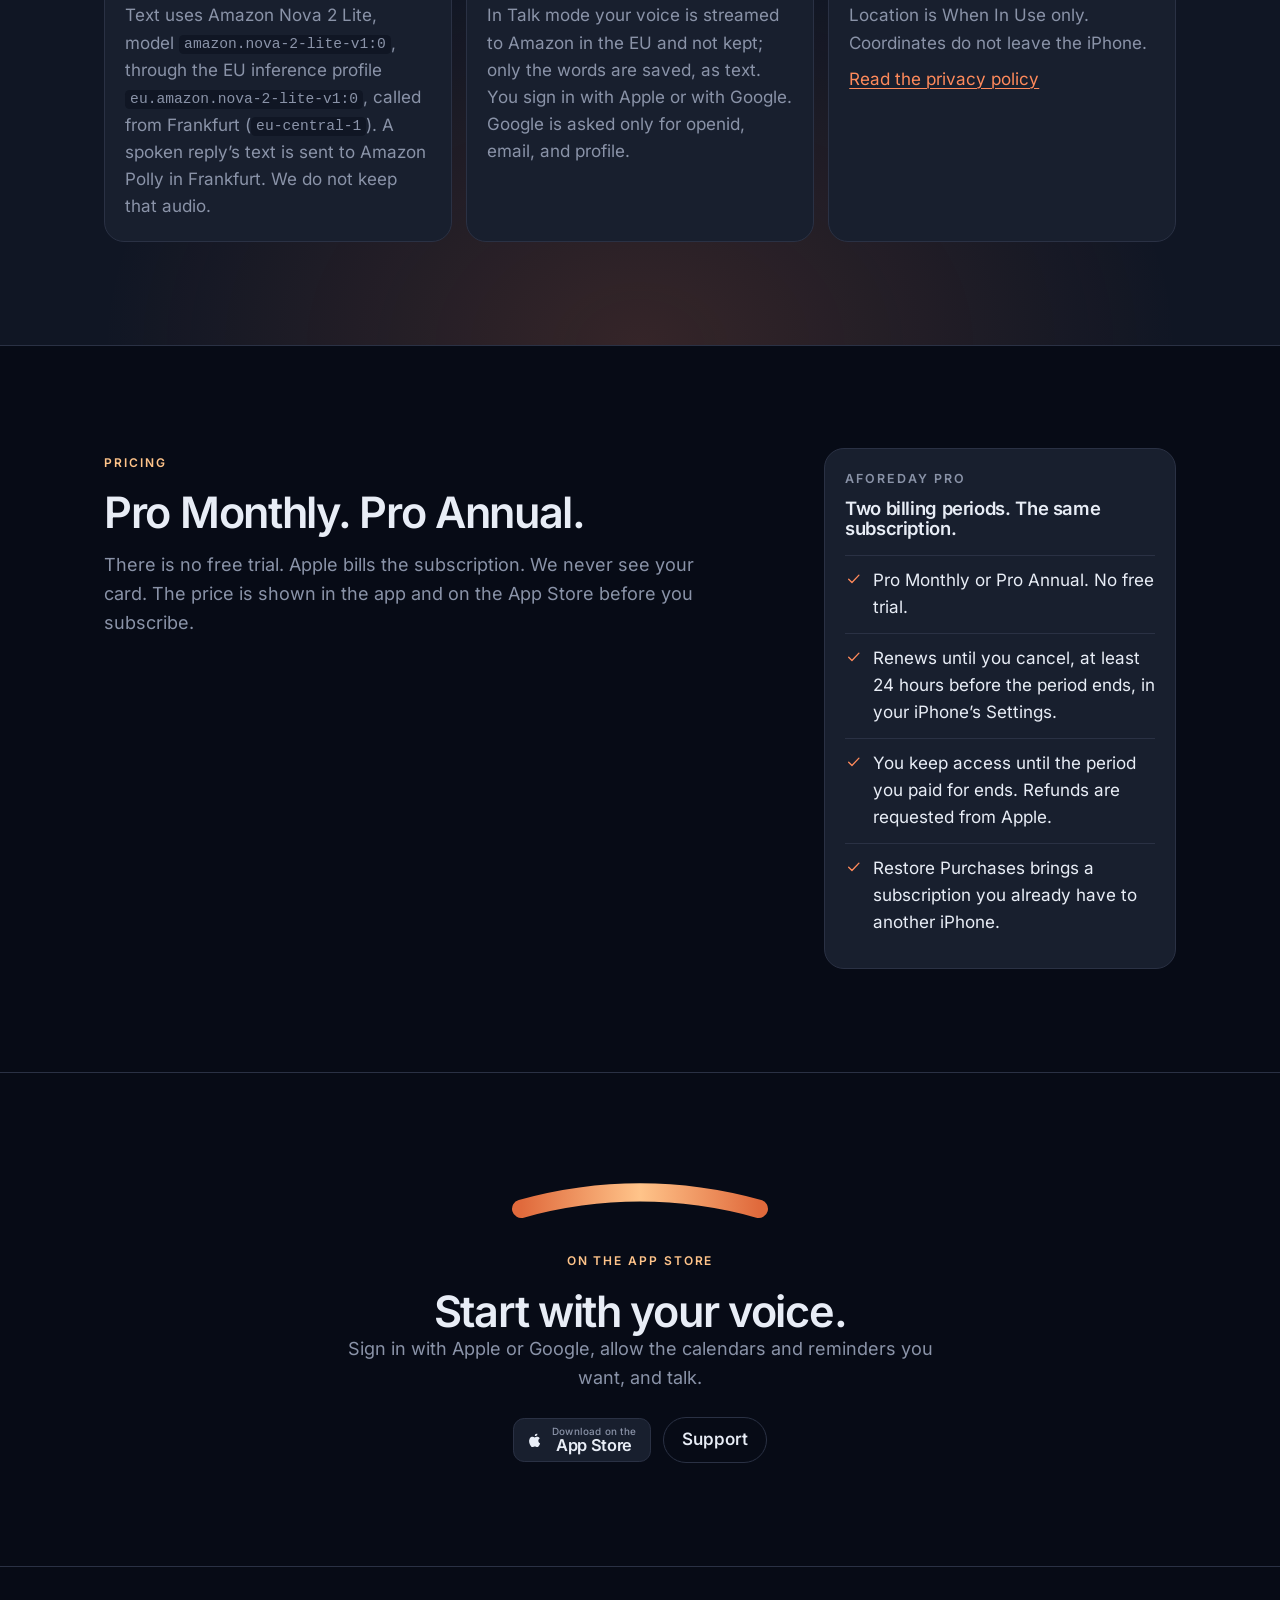
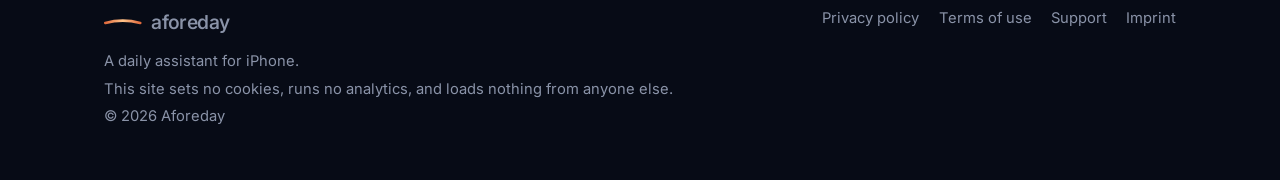
==== commit afd35a20: "Privacy policy 3.7 and terms of 25 Nov 2026: Talk mode for every Pro subscriber" ====
--- a/index.html
+++ b/index.html
@@ -39,7 +39,7 @@
     <div class="wrap">
       <a class="brand" href="./" aria-label="aforeday home">
         <svg class="brand-mark" viewBox="0 0 1000 200" aria-hidden="true"><path d="M 36 132 Q 500 4 964 132" fill="none" stroke="url(#horizon-arc)" stroke-width="72" stroke-linecap="round" stroke-linejoin="round"/></svg>
-        <span>Aforeday</span>
+        <span>aforeday</span>
       </a>
       <nav class="nav" aria-label="Main">
         <a href="#features" data-quiet>Features</a>
@@ -107,7 +107,7 @@
           <article class="card reveal">
             <span class="index">01</span>
             <h3>A reply, spoken.</h3>
-            <p>Aforeday can speak a reply. The reply text is turned into audio in Frankfurt, and we do not keep that audio. The live Talk session is not on.</p>
+            <p>Aforeday can speak a reply. The reply text is turned into audio in Frankfurt, and we do not keep that audio. With Talk mode you can also simply talk with it, live.</p>
           </article>
           <article class="card reveal" style="--delay: 40ms">
             <span class="index">02</span>
@@ -200,7 +200,7 @@
             </article>
             <article class="card reveal" style="--delay: 60ms">
               <h3>Your voice</h3>
-              <p>Talk mode is not on, so a live voice session is not sent to Stockholm. You sign in with Apple or with Google. Google is asked only for openid, email, and profile.</p>
+              <p>In Talk mode your voice is streamed to Amazon in the EU and not kept; only the words are saved, as text. You sign in with Apple or with Google. Google is asked only for openid, email, and profile.</p>
             </article>
             <article class="card reveal" style="--delay: 120ms">
               <h3>Your places</h3>
@@ -258,7 +258,7 @@
       <div>
         <a class="brand" href="./" aria-label="aforeday home">
           <svg class="brand-mark" viewBox="0 0 1000 200" aria-hidden="true"><path d="M 36 132 Q 500 4 964 132" fill="none" stroke="url(#horizon-arc)" stroke-width="72" stroke-linecap="round" stroke-linejoin="round"/></svg>
-          <span>Aforeday</span>
+          <span>aforeday</span>
         </a>
         <p>A daily assistant for iPhone.</p>
         <p>This site sets no cookies, runs no analytics, and loads nothing from anyone else.</p>
